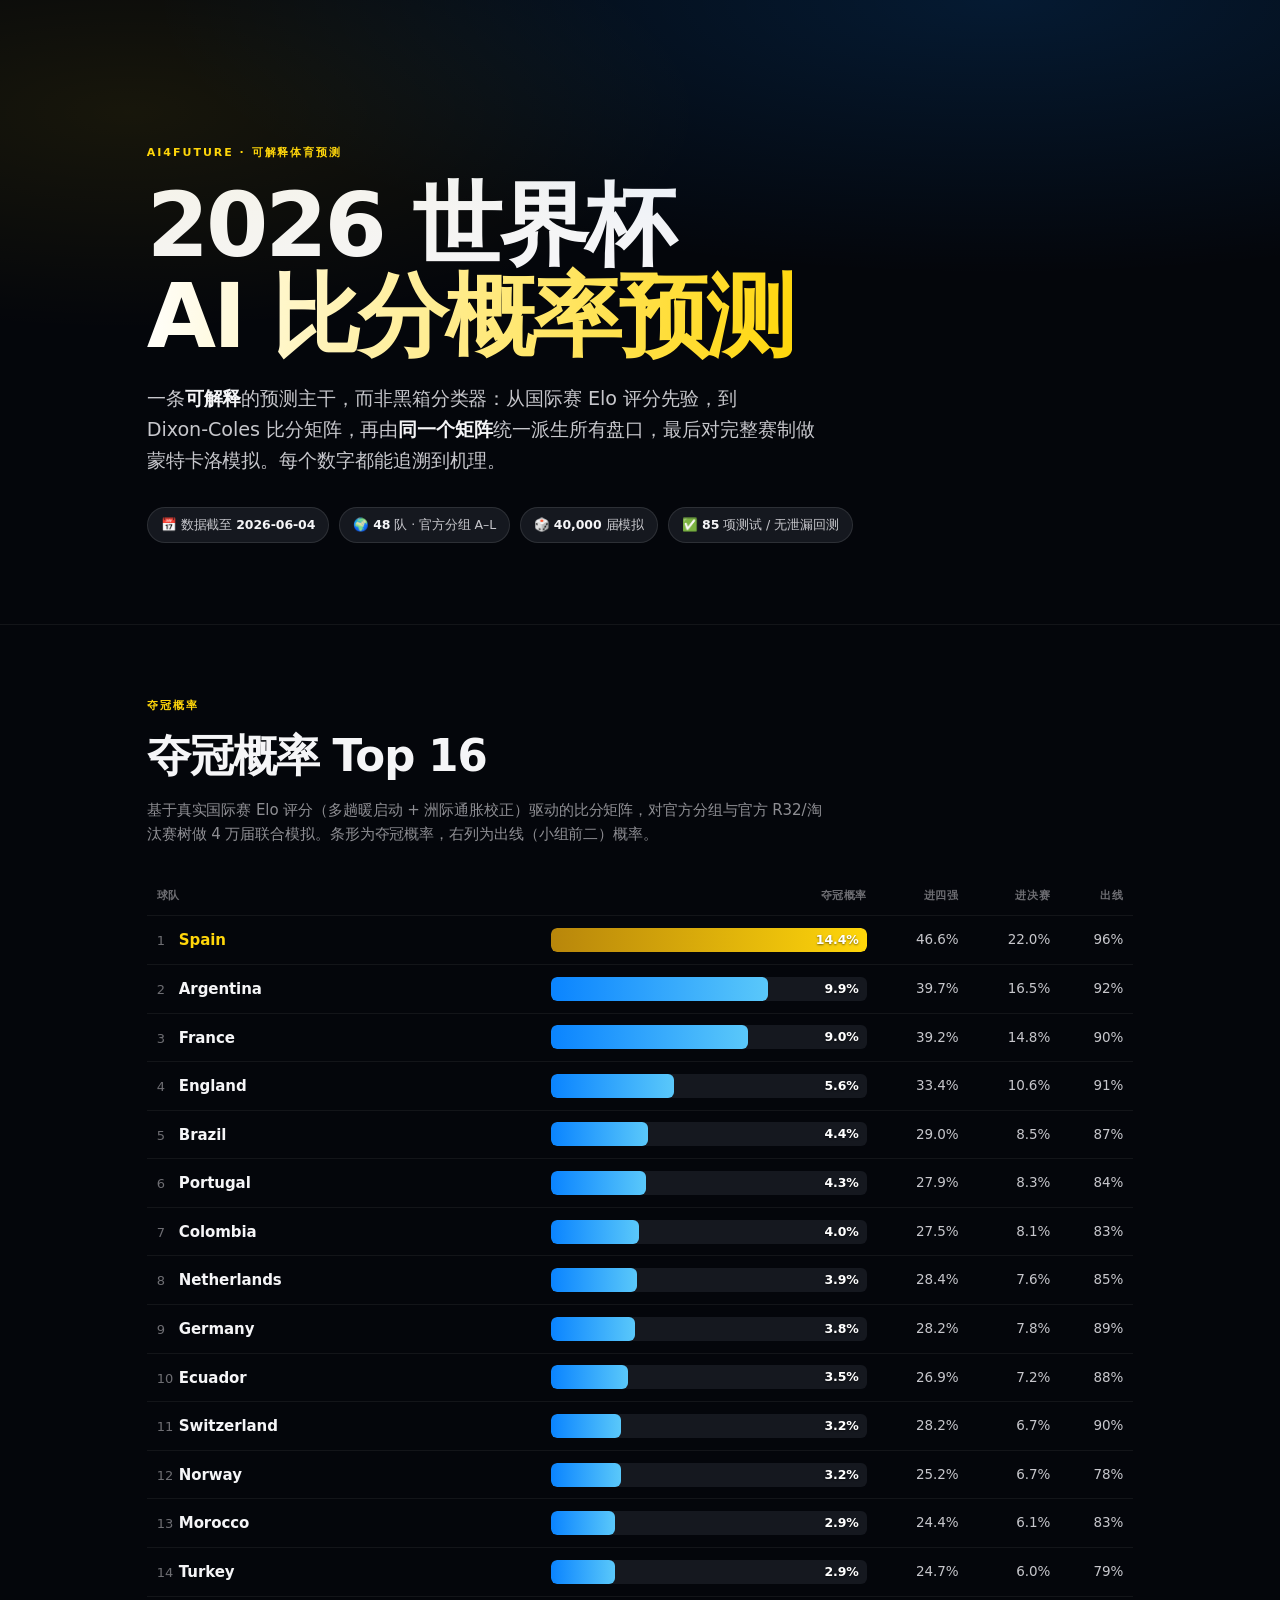
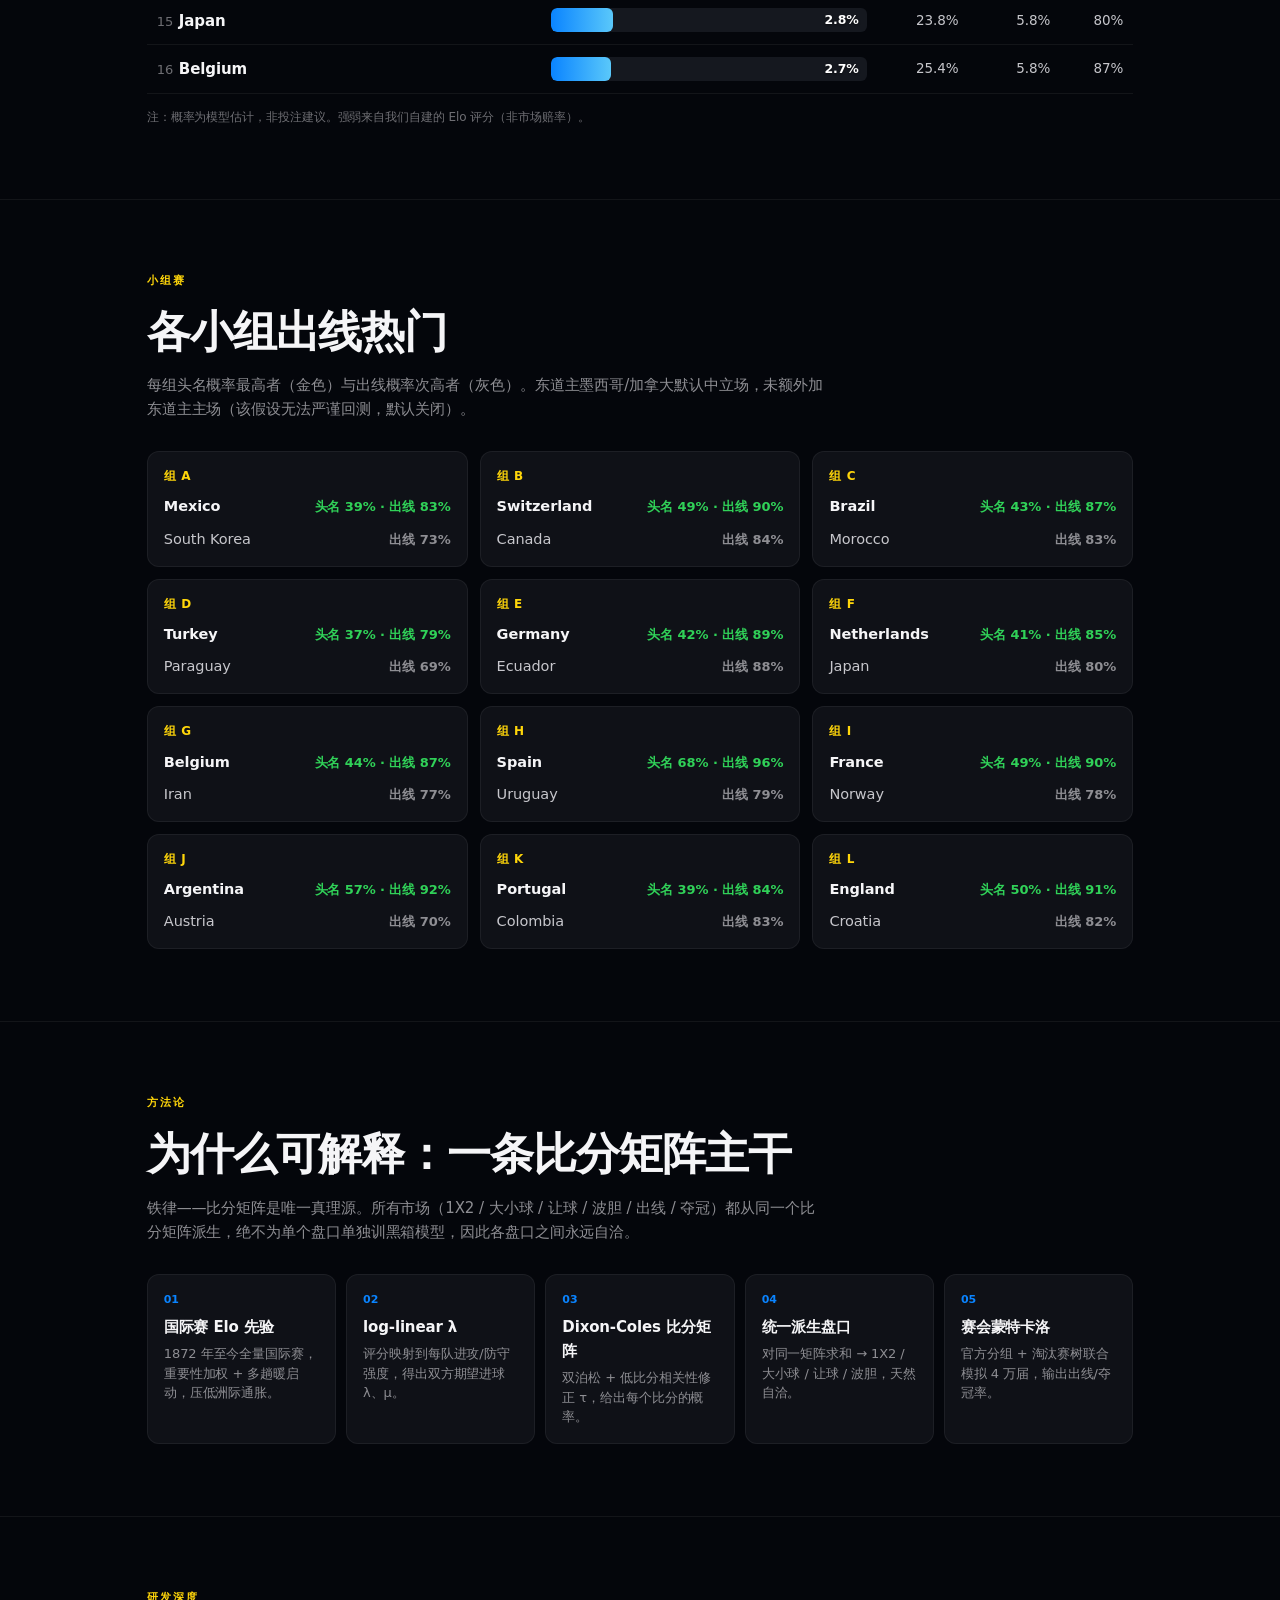
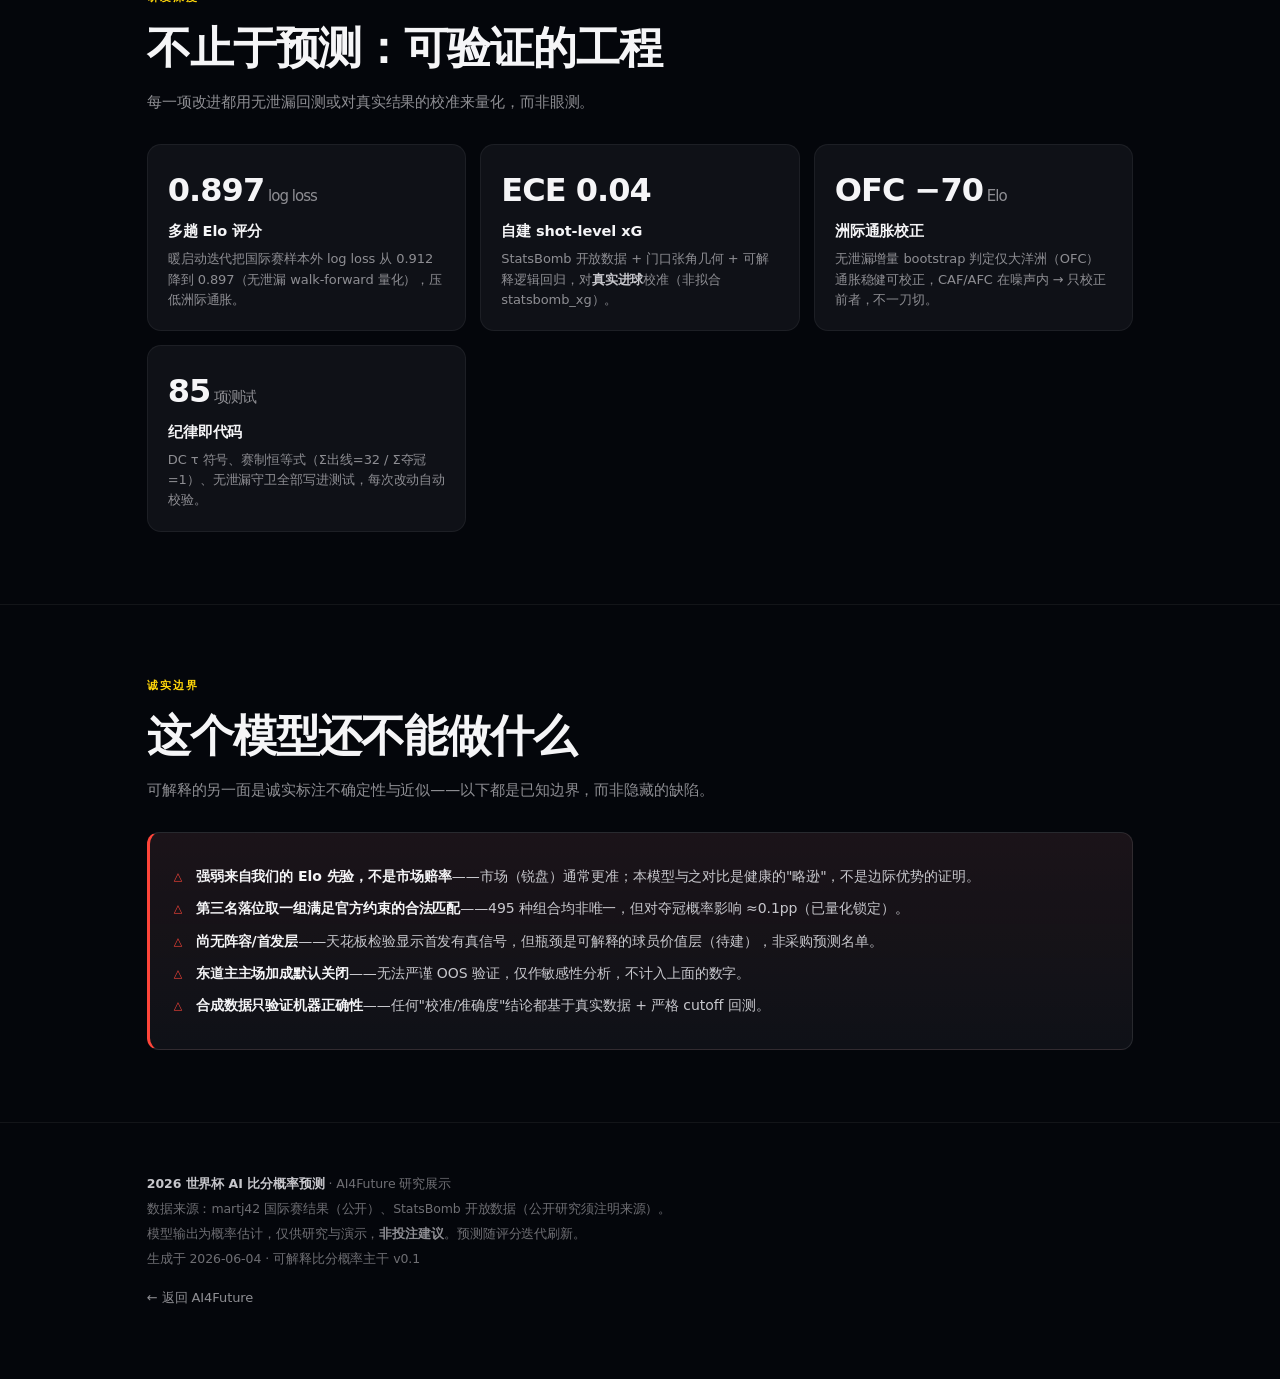
==== site/index.html @ 09672727 "Deploy FIFA2026 prediction showcase page to gavin.astock.top/AI4Future/ Static, self-contained showc" ====
<!DOCTYPE html>
<html lang="zh-CN">
<head>
<meta charset="UTF-8">
<meta name="viewport" content="width=device-width, initial-scale=1.0">
<meta name="robots" content="noindex">
<title>2026 世界杯 · AI 比分概率预测</title>
<style>
  :root{
    --bg:#04060b; --bg2:#070710; --panel:#0f1117; --panel2:#15181f; --panel3:#1c2029;
    --t1:#f5f5f7; --t2:#c7c7cc; --t3:#8e8e93; --t4:#6e6e73;
    --hair1:rgba(255,255,255,.06); --hair2:rgba(255,255,255,.10); --hair3:rgba(255,255,255,.18);
    --blue:#0a84ff; --green:#30d158; --red:#ff453a; --gold:#ffd60a;
    --gold-soft:rgba(255,214,10,.14); --blue-soft:rgba(10,132,255,.14);
    --t-hero:clamp(40px,7vw,92px); --t-head:clamp(26px,3.4vw,44px); --t-mid:clamp(19px,2vw,26px);
    --tr-d:-0.035em; --tr-h:-0.025em;
    --max:1140px; --pad-x:max(22px,6vw);
    --ease:cubic-bezier(0.22,1,0.36,1);
  }
  *{margin:0;padding:0;box-sizing:border-box}
  html{-webkit-text-size-adjust:100%;scroll-behavior:smooth}
  body{
    background:var(--bg); color:var(--t1);
    font-family:"SF Pro Display",-apple-system,BlinkMacSystemFont,"SF Pro Text","Helvetica Neue","PingFang SC","Noto Sans SC","Microsoft YaHei",system-ui,sans-serif;
    -webkit-font-smoothing:antialiased; -moz-osx-font-smoothing:grayscale;
    line-height:1.6; letter-spacing:-0.005em; overflow-x:hidden;
  }
  .wrap{max-width:var(--max);margin:0 auto;padding:0 var(--pad-x)}
  a{color:var(--blue);text-decoration:none}
  .eyebrow{font-size:11px;letter-spacing:.18em;text-transform:uppercase;color:var(--gold);font-weight:600}
  .muted{color:var(--t3)} .dim{color:var(--t4)}

  /* hero */
  .hero{position:relative;padding:clamp(80px,16vh,160px) 0 clamp(50px,9vh,90px);overflow:hidden}
  .hero::before{content:"";position:absolute;inset:0;
    background:radial-gradient(120% 80% at 78% 0%,rgba(10,132,255,.16),transparent 55%),
               radial-gradient(90% 70% at 10% 18%,rgba(255,214,10,.08),transparent 50%);
    pointer-events:none}
  .hero h1{font-size:var(--hero,var(--t-hero));font-weight:700;letter-spacing:var(--tr-d);line-height:1.02;margin:18px 0 0}
  .hero h1 .accent{background:linear-gradient(100deg,#fff,var(--gold));-webkit-background-clip:text;background-clip:text;-webkit-text-fill-color:transparent}
  .hero .lead{font-size:clamp(16px,1.5vw,20px);color:var(--t2);max-width:680px;margin-top:22px}
  .pills{display:flex;flex-wrap:wrap;gap:10px;margin-top:30px}
  .pill{font-size:12.5px;color:var(--t2);background:var(--panel2);border:1px solid var(--hair2);
    padding:7px 13px;border-radius:999px}
  .pill b{color:var(--t1);font-weight:600}

  section{padding:clamp(46px,8vh,82px) 0;border-top:1px solid var(--hair1)}
  .sec-h{font-size:var(--t-head);font-weight:650;letter-spacing:var(--tr-h);margin:8px 0 6px}
  .sec-sub{color:var(--t3);max-width:680px;margin-bottom:30px;font-size:15px}

  /* champion table */
  .tbl{width:100%;border-collapse:collapse;font-variant-numeric:tabular-nums}
  .tbl th,.tbl td{padding:11px 10px;text-align:right;border-bottom:1px solid var(--hair1);white-space:nowrap}
  .tbl th{font-size:11px;letter-spacing:.05em;text-transform:uppercase;color:var(--t4);font-weight:600}
  .tbl td.team,.tbl th.team{text-align:left;width:40%}
  .rank{color:var(--t4);font-size:13px;display:inline-block;width:22px}
  .team b{font-weight:600;font-size:15px}
  .bar-cell{position:relative;width:34%}
  .bar{position:relative;height:24px;background:var(--panel2);border-radius:6px;overflow:hidden}
  .bar>i{position:absolute;left:0;top:0;bottom:0;border-radius:6px;
    background:linear-gradient(90deg,var(--blue),#5ac8fa)}
  .bar.gold>i{background:linear-gradient(90deg,#b8860b,var(--gold))}
  .bar>span{position:absolute;right:8px;top:0;line-height:24px;font-size:12.5px;font-weight:600;color:#fff;text-shadow:0 1px 2px rgba(0,0,0,.5)}
  .num{color:var(--t2);font-size:13.5px}
  .top1 .team b{color:var(--gold)}

  /* groups */
  .grid{display:grid;grid-template-columns:repeat(auto-fill,minmax(250px,1fr));gap:12px}
  .gcard{background:var(--panel);border:1px solid var(--hair1);border-radius:12px;padding:15px 16px}
  .gcard .gl{font-size:12px;color:var(--gold);font-weight:700;letter-spacing:.05em}
  .gcard .row{display:flex;justify-content:space-between;align-items:baseline;margin-top:9px;gap:8px}
  .gcard .row .nm{font-weight:600;font-size:14.5px}
  .gcard .row.second .nm{color:var(--t2);font-weight:500}
  .gcard .pc{color:var(--green);font-size:13px;font-variant-numeric:tabular-nums;font-weight:600}
  .gcard .row.second .pc{color:var(--t3)}

  /* pipeline */
  .pipe{display:flex;flex-wrap:wrap;gap:10px;align-items:stretch}
  .step{flex:1;min-width:155px;background:var(--panel);border:1px solid var(--hair1);border-radius:12px;padding:16px}
  .step .n{font-size:11px;color:var(--blue);font-weight:700}
  .step h4{font-size:15px;margin:7px 0 5px;font-weight:600;letter-spacing:-0.01em}
  .step p{font-size:13px;color:var(--t3);line-height:1.5}

  /* feature cards */
  .feats{display:grid;grid-template-columns:repeat(auto-fit,minmax(260px,1fr));gap:14px}
  .feat{background:var(--panel);border:1px solid var(--hair1);border-radius:14px;padding:20px}
  .feat .k{font-size:clamp(24px,2.6vw,32px);font-weight:700;letter-spacing:-0.03em;color:var(--t1);font-variant-numeric:tabular-nums}
  .feat .k .u{font-size:15px;color:var(--t3);font-weight:500}
  .feat h4{font-size:14.5px;margin:4px 0 6px;font-weight:600}
  .feat p{font-size:13px;color:var(--t3);line-height:1.55}

  /* honesty list */
  .honest{background:linear-gradient(180deg,rgba(255,69,58,.05),transparent),var(--panel);
    border:1px solid var(--hair2);border-left:3px solid var(--red);border-radius:12px;padding:22px 24px}
  .honest li{list-style:none;padding-left:22px;position:relative;margin:10px 0;color:var(--t2);font-size:14px}
  .honest li::before{content:"△";position:absolute;left:0;color:var(--red);font-size:11px;top:3px}
  .honest li b{color:var(--t1);font-weight:600}

  footer{padding:46px 0 70px;border-top:1px solid var(--hair1);color:var(--t4);font-size:12.5px}
  footer .wrap>div{margin:5px 0}
  .back{display:inline-block;margin-top:14px;font-size:13px;color:var(--t3)}
  @media(max-width:620px){
    .tbl .hide-sm{display:none}.tbl td.team,.tbl th.team{width:auto}.bar-cell{width:42%}
  }
</style>
</head>
<body>

<header class="hero">
  <div class="wrap">
    <div class="eyebrow">AI4Future · 可解释体育预测</div>
    <h1>2026 世界杯<br><span class="accent">AI 比分概率预测</span></h1>
    <p class="lead">一条<b style="color:var(--t1)">可解释</b>的预测主干，而非黑箱分类器：从国际赛 Elo 评分先验，到 Dixon‑Coles 比分矩阵，再由<b style="color:var(--t1)">同一个矩阵</b>统一派生所有盘口，最后对完整赛制做蒙特卡洛模拟。每个数字都能追溯到机理。</p>
    <div class="pills">
      <span class="pill">📅 数据截至 <b>2026‑06‑04</b></span>
      <span class="pill">🌍 <b>48</b> 队 · 官方分组 A–L</span>
      <span class="pill">🎲 <b>40,000</b> 届模拟</span>
      <span class="pill">✅ <b>85</b> 项测试 / 无泄漏回测</span>
    </div>
  </div>
</header>

<section id="champion">
  <div class="wrap">
    <div class="eyebrow">夺冠概率</div>
    <h2 class="sec-h">夺冠概率 Top 16</h2>
    <p class="sec-sub">基于真实国际赛 Elo 评分（多趟暖启动 + 洲际通胀校正）驱动的比分矩阵，对官方分组与官方 R32/淘汰赛树做 4 万届联合模拟。条形为夺冠概率，右列为出线（小组前二）概率。</p>
    <table class="tbl">
      <thead><tr>
        <th class="team">球队</th>
        <th class="bar-cell">夺冠概率</th>
        <th class="hide-sm">进四强</th>
        <th class="hide-sm">进决赛</th>
        <th>出线</th>
      </tr></thead>
      <tbody>
<tr class="top1"><td class="team"><span class="rank">1</span><b>Spain</b></td><td class="bar-cell"><div class="bar gold"><i style="width:100.0%"></i><span>14.4%</span></div></td><td class="num hide-sm">46.6%</td><td class="num hide-sm">22.0%</td><td class="num">96%</td></tr>
<tr class=""><td class="team"><span class="rank">2</span><b>Argentina</b></td><td class="bar-cell"><div class="bar "><i style="width:68.8%"></i><span>9.9%</span></div></td><td class="num hide-sm">39.7%</td><td class="num hide-sm">16.5%</td><td class="num">92%</td></tr>
<tr class=""><td class="team"><span class="rank">3</span><b>France</b></td><td class="bar-cell"><div class="bar "><i style="width:62.5%"></i><span>9.0%</span></div></td><td class="num hide-sm">39.2%</td><td class="num hide-sm">14.8%</td><td class="num">90%</td></tr>
<tr class=""><td class="team"><span class="rank">4</span><b>England</b></td><td class="bar-cell"><div class="bar "><i style="width:38.9%"></i><span>5.6%</span></div></td><td class="num hide-sm">33.4%</td><td class="num hide-sm">10.6%</td><td class="num">91%</td></tr>
<tr class=""><td class="team"><span class="rank">5</span><b>Brazil</b></td><td class="bar-cell"><div class="bar "><i style="width:30.6%"></i><span>4.4%</span></div></td><td class="num hide-sm">29.0%</td><td class="num hide-sm">8.5%</td><td class="num">87%</td></tr>
<tr class=""><td class="team"><span class="rank">6</span><b>Portugal</b></td><td class="bar-cell"><div class="bar "><i style="width:29.9%"></i><span>4.3%</span></div></td><td class="num hide-sm">27.9%</td><td class="num hide-sm">8.3%</td><td class="num">84%</td></tr>
<tr class=""><td class="team"><span class="rank">7</span><b>Colombia</b></td><td class="bar-cell"><div class="bar "><i style="width:27.8%"></i><span>4.0%</span></div></td><td class="num hide-sm">27.5%</td><td class="num hide-sm">8.1%</td><td class="num">83%</td></tr>
<tr class=""><td class="team"><span class="rank">8</span><b>Netherlands</b></td><td class="bar-cell"><div class="bar "><i style="width:27.1%"></i><span>3.9%</span></div></td><td class="num hide-sm">28.4%</td><td class="num hide-sm">7.6%</td><td class="num">85%</td></tr>
<tr class=""><td class="team"><span class="rank">9</span><b>Germany</b></td><td class="bar-cell"><div class="bar "><i style="width:26.4%"></i><span>3.8%</span></div></td><td class="num hide-sm">28.2%</td><td class="num hide-sm">7.8%</td><td class="num">89%</td></tr>
<tr class=""><td class="team"><span class="rank">10</span><b>Ecuador</b></td><td class="bar-cell"><div class="bar "><i style="width:24.3%"></i><span>3.5%</span></div></td><td class="num hide-sm">26.9%</td><td class="num hide-sm">7.2%</td><td class="num">88%</td></tr>
<tr class=""><td class="team"><span class="rank">11</span><b>Switzerland</b></td><td class="bar-cell"><div class="bar "><i style="width:22.2%"></i><span>3.2%</span></div></td><td class="num hide-sm">28.2%</td><td class="num hide-sm">6.7%</td><td class="num">90%</td></tr>
<tr class=""><td class="team"><span class="rank">12</span><b>Norway</b></td><td class="bar-cell"><div class="bar "><i style="width:22.2%"></i><span>3.2%</span></div></td><td class="num hide-sm">25.2%</td><td class="num hide-sm">6.7%</td><td class="num">78%</td></tr>
<tr class=""><td class="team"><span class="rank">13</span><b>Morocco</b></td><td class="bar-cell"><div class="bar "><i style="width:20.1%"></i><span>2.9%</span></div></td><td class="num hide-sm">24.4%</td><td class="num hide-sm">6.1%</td><td class="num">83%</td></tr>
<tr class=""><td class="team"><span class="rank">14</span><b>Turkey</b></td><td class="bar-cell"><div class="bar "><i style="width:20.1%"></i><span>2.9%</span></div></td><td class="num hide-sm">24.7%</td><td class="num hide-sm">6.0%</td><td class="num">79%</td></tr>
<tr class=""><td class="team"><span class="rank">15</span><b>Japan</b></td><td class="bar-cell"><div class="bar "><i style="width:19.4%"></i><span>2.8%</span></div></td><td class="num hide-sm">23.8%</td><td class="num hide-sm">5.8%</td><td class="num">80%</td></tr>
<tr class=""><td class="team"><span class="rank">16</span><b>Belgium</b></td><td class="bar-cell"><div class="bar "><i style="width:18.8%"></i><span>2.7%</span></div></td><td class="num hide-sm">25.4%</td><td class="num hide-sm">5.8%</td><td class="num">87%</td></tr>
</tbody>
    </table>
    <p class="dim" style="font-size:12px;margin-top:14px">注：概率为模型估计，非投注建议。强弱来自我们自建的 Elo 评分（非市场赔率）。</p>
  </div>
</section>

<section id="groups">
  <div class="wrap">
    <div class="eyebrow">小组赛</div>
    <h2 class="sec-h">各小组出线热门</h2>
    <p class="sec-sub">每组头名概率最高者（金色）与出线概率次高者（灰色）。东道主墨西哥/加拿大默认中立场，未额外加东道主主场（该假设无法严谨回测，默认关闭）。</p>
    <div class="grid">
<div class="gcard"><div class="gl">组 A</div><div class="row"><span class="nm">Mexico</span><span class="pc">头名 39% · 出线 83%</span></div><div class="row second"><span class="nm">South Korea</span><span class="pc">出线 73%</span></div></div>
<div class="gcard"><div class="gl">组 B</div><div class="row"><span class="nm">Switzerland</span><span class="pc">头名 49% · 出线 90%</span></div><div class="row second"><span class="nm">Canada</span><span class="pc">出线 84%</span></div></div>
<div class="gcard"><div class="gl">组 C</div><div class="row"><span class="nm">Brazil</span><span class="pc">头名 43% · 出线 87%</span></div><div class="row second"><span class="nm">Morocco</span><span class="pc">出线 83%</span></div></div>
<div class="gcard"><div class="gl">组 D</div><div class="row"><span class="nm">Turkey</span><span class="pc">头名 37% · 出线 79%</span></div><div class="row second"><span class="nm">Paraguay</span><span class="pc">出线 69%</span></div></div>
<div class="gcard"><div class="gl">组 E</div><div class="row"><span class="nm">Germany</span><span class="pc">头名 42% · 出线 89%</span></div><div class="row second"><span class="nm">Ecuador</span><span class="pc">出线 88%</span></div></div>
<div class="gcard"><div class="gl">组 F</div><div class="row"><span class="nm">Netherlands</span><span class="pc">头名 41% · 出线 85%</span></div><div class="row second"><span class="nm">Japan</span><span class="pc">出线 80%</span></div></div>
<div class="gcard"><div class="gl">组 G</div><div class="row"><span class="nm">Belgium</span><span class="pc">头名 44% · 出线 87%</span></div><div class="row second"><span class="nm">Iran</span><span class="pc">出线 77%</span></div></div>
<div class="gcard"><div class="gl">组 H</div><div class="row"><span class="nm">Spain</span><span class="pc">头名 68% · 出线 96%</span></div><div class="row second"><span class="nm">Uruguay</span><span class="pc">出线 79%</span></div></div>
<div class="gcard"><div class="gl">组 I</div><div class="row"><span class="nm">France</span><span class="pc">头名 49% · 出线 90%</span></div><div class="row second"><span class="nm">Norway</span><span class="pc">出线 78%</span></div></div>
<div class="gcard"><div class="gl">组 J</div><div class="row"><span class="nm">Argentina</span><span class="pc">头名 57% · 出线 92%</span></div><div class="row second"><span class="nm">Austria</span><span class="pc">出线 70%</span></div></div>
<div class="gcard"><div class="gl">组 K</div><div class="row"><span class="nm">Portugal</span><span class="pc">头名 39% · 出线 84%</span></div><div class="row second"><span class="nm">Colombia</span><span class="pc">出线 83%</span></div></div>
<div class="gcard"><div class="gl">组 L</div><div class="row"><span class="nm">England</span><span class="pc">头名 50% · 出线 91%</span></div><div class="row second"><span class="nm">Croatia</span><span class="pc">出线 82%</span></div></div>
</div>
  </div>
</section>

<section id="method">
  <div class="wrap">
    <div class="eyebrow">方法论</div>
    <h2 class="sec-h">为什么可解释：一条比分矩阵主干</h2>
    <p class="sec-sub">铁律——比分矩阵是唯一真理源。所有市场（1X2 / 大小球 / 让球 / 波胆 / 出线 / 夺冠）都从同一个比分矩阵派生，绝不为单个盘口单独训黑箱模型，因此各盘口之间永远自洽。</p>
    <div class="pipe">
      <div class="step"><div class="n">01</div><h4>国际赛 Elo 先验</h4><p>1872 年至今全量国际赛，重要性加权 + 多趟暖启动，压低洲际通胀。</p></div>
      <div class="step"><div class="n">02</div><h4>log‑linear λ</h4><p>评分映射到每队进攻/防守强度，得出双方期望进球 λ、μ。</p></div>
      <div class="step"><div class="n">03</div><h4>Dixon‑Coles 比分矩阵</h4><p>双泊松 + 低比分相关性修正 τ，给出每个比分的概率。</p></div>
      <div class="step"><div class="n">04</div><h4>统一派生盘口</h4><p>对同一矩阵求和 → 1X2 / 大小球 / 让球 / 波胆，天然自洽。</p></div>
      <div class="step"><div class="n">05</div><h4>赛会蒙特卡洛</h4><p>官方分组 + 淘汰赛树联合模拟 4 万届，输出出线/夺冠率。</p></div>
    </div>
  </div>
</section>

<section id="depth">
  <div class="wrap">
    <div class="eyebrow">研发深度</div>
    <h2 class="sec-h">不止于预测：可验证的工程</h2>
    <p class="sec-sub">每一项改进都用无泄漏回测或对真实结果的校准来量化，而非眼测。</p>
    <div class="feats">
      <div class="feat"><div class="k">0.897<span class="u"> log loss</span></div><h4>多趟 Elo 评分</h4><p>暖启动迭代把国际赛样本外 log loss 从 0.912 降到 0.897（无泄漏 walk‑forward 量化），压低洲际通胀。</p></div>
      <div class="feat"><div class="k">ECE 0.04</div><h4>自建 shot‑level xG</h4><p>StatsBomb 开放数据 + 门口张角几何 + 可解释逻辑回归，对<b style="color:var(--t2)">真实进球</b>校准（非拟合 statsbomb_xg）。</p></div>
      <div class="feat"><div class="k">OFC −70<span class="u"> Elo</span></div><h4>洲际通胀校正</h4><p>无泄漏增量 bootstrap 判定仅大洋洲（OFC）通胀稳健可校正，CAF/AFC 在噪声内 → 只校正前者，不一刀切。</p></div>
      <div class="feat"><div class="k">85<span class="u"> 项测试</span></div><h4>纪律即代码</h4><p>DC τ 符号、赛制恒等式（Σ出线=32 / Σ夺冠=1）、无泄漏守卫全部写进测试，每次改动自动校验。</p></div>
    </div>
  </div>
</section>

<section id="honest">
  <div class="wrap">
    <div class="eyebrow">诚实边界</div>
    <h2 class="sec-h">这个模型还不能做什么</h2>
    <p class="sec-sub">可解释的另一面是诚实标注不确定性与近似——以下都是已知边界，而非隐藏的缺陷。</p>
    <ul class="honest">
      <li><b>强弱来自我们的 Elo 先验，不是市场赔率</b>——市场（锐盘）通常更准；本模型与之对比是健康的"略逊"，不是边际优势的证明。</li>
      <li><b>第三名落位取一组满足官方约束的合法匹配</b>——495 种组合均非唯一，但对夺冠概率影响 ≈0.1pp（已量化锁定）。</li>
      <li><b>尚无阵容/首发层</b>——天花板检验显示首发有真信号，但瓶颈是可解释的球员价值层（待建），非采购预测名单。</li>
      <li><b>东道主主场加成默认关闭</b>——无法严谨 OOS 验证，仅作敏感性分析，不计入上面的数字。</li>
      <li><b>合成数据只验证机器正确性</b>——任何"校准/准确度"结论都基于真实数据 + 严格 cutoff 回测。</li>
    </ul>
  </div>
</section>

<footer>
  <div class="wrap">
    <div><b style="color:var(--t2)">2026 世界杯 AI 比分概率预测</b> · AI4Future 研究展示</div>
    <div>数据来源：martj42 国际赛结果（公开）、StatsBomb 开放数据（公开研究须注明来源）。</div>
    <div>模型输出为概率估计，仅供研究与演示，<b style="color:var(--t3)">非投注建议</b>。预测随评分迭代刷新。</div>
    <div class="dim">生成于 2026‑06‑04 · 可解释比分概率主干 v0.1</div>
    <a class="back" href="/AI4Future/">← 返回 AI4Future</a>
  </div>
</footer>

</body>
</html>
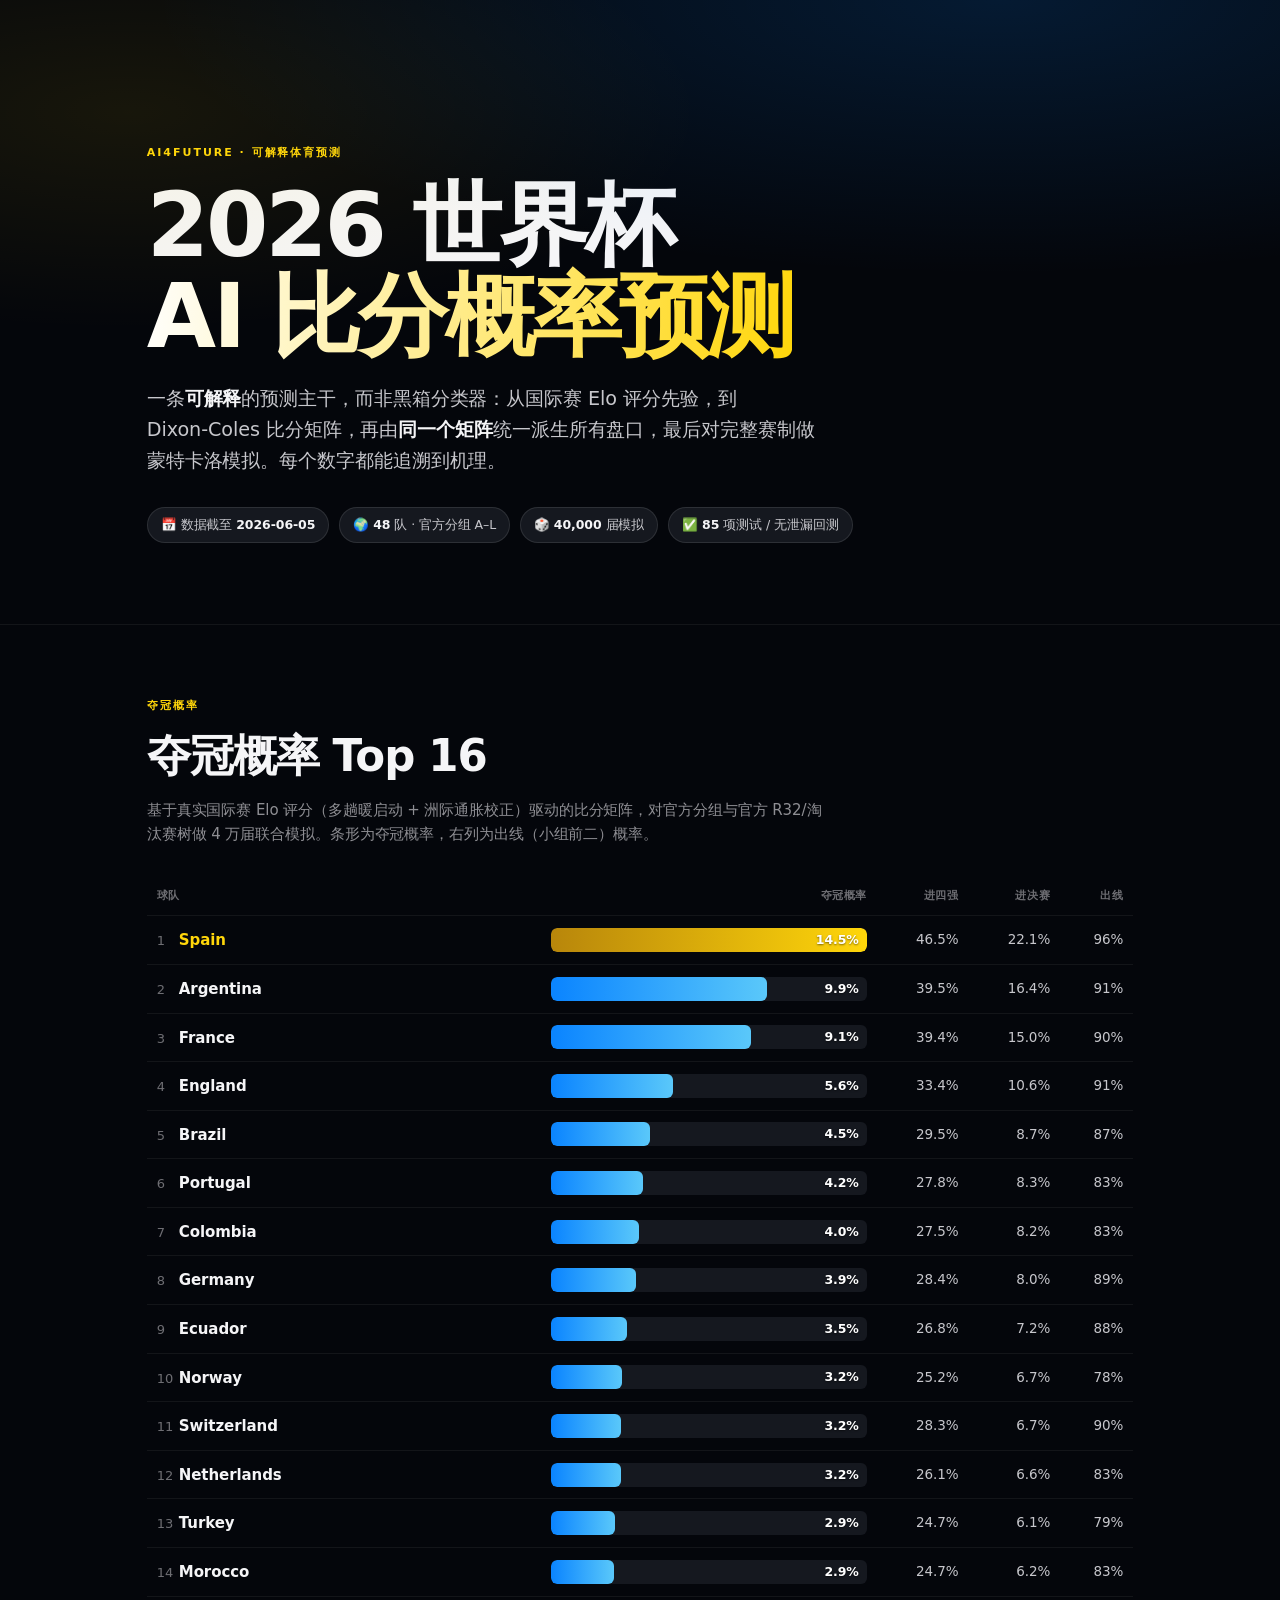
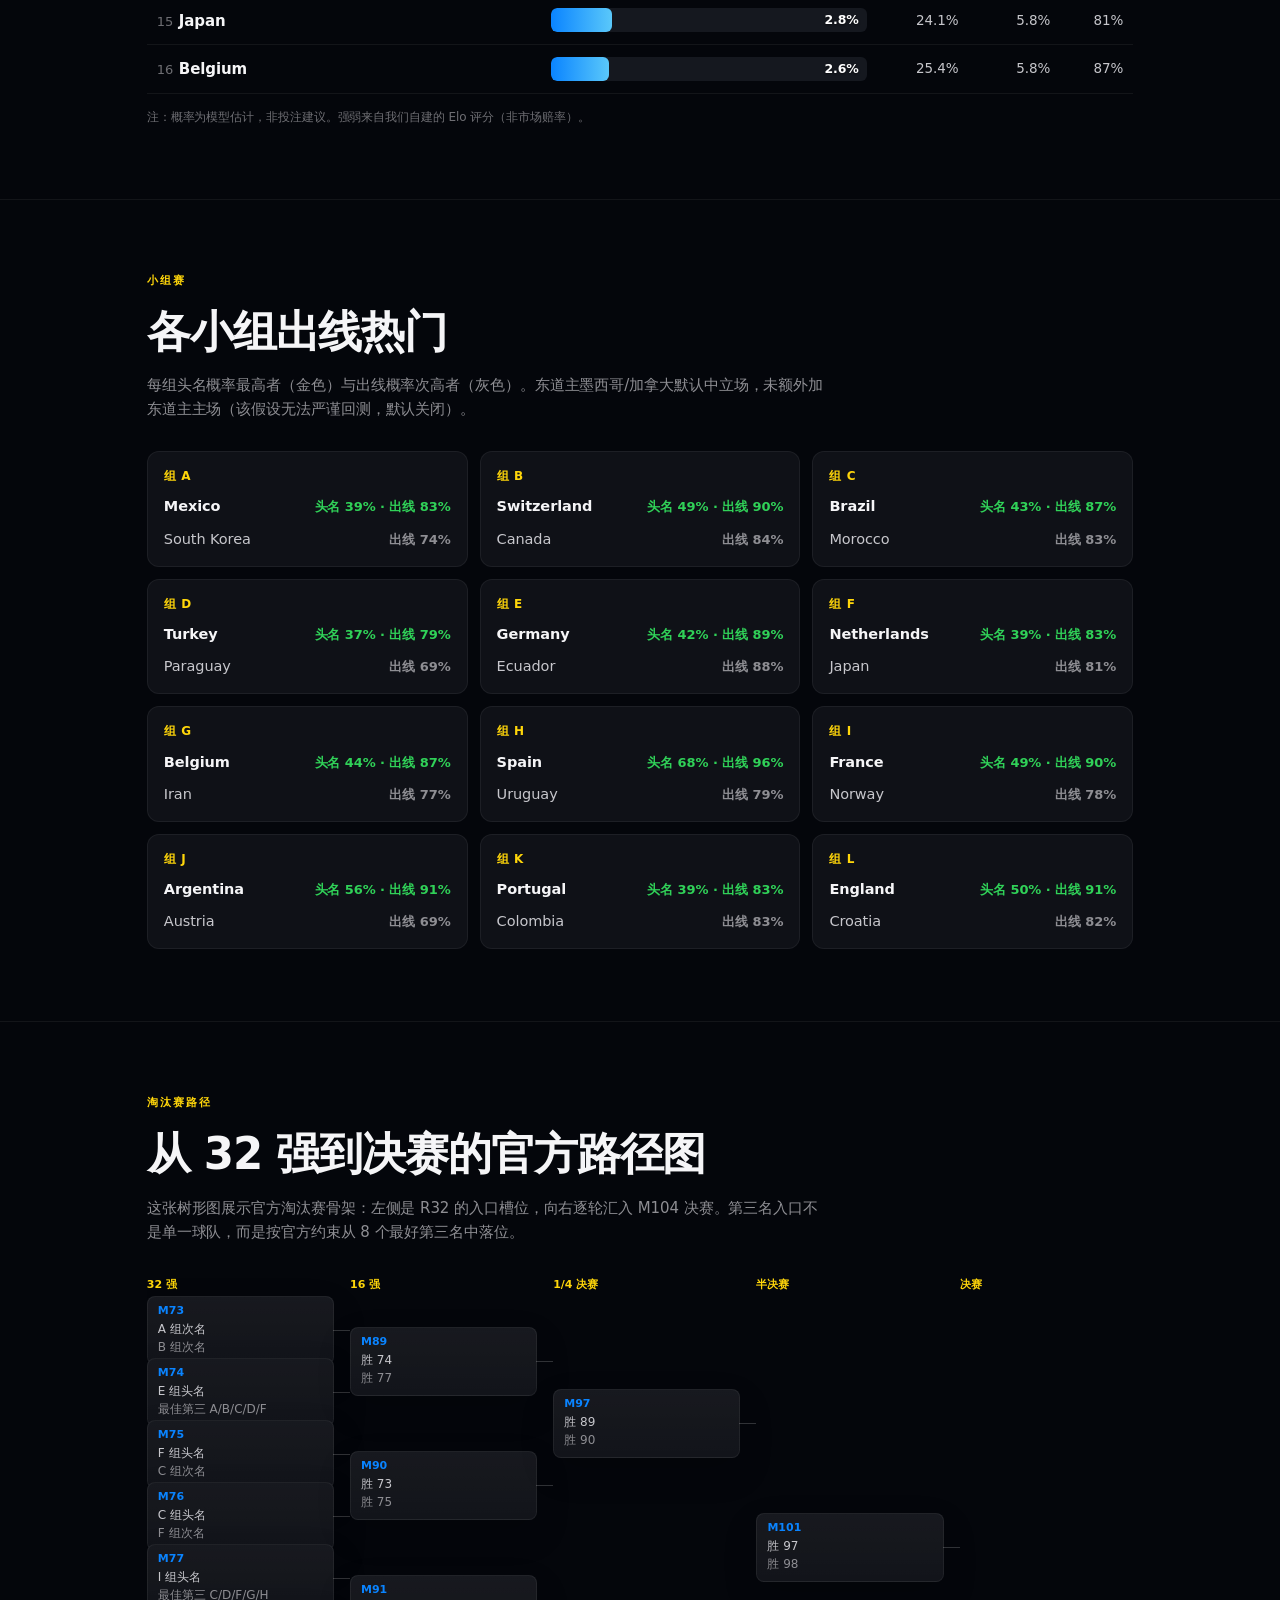
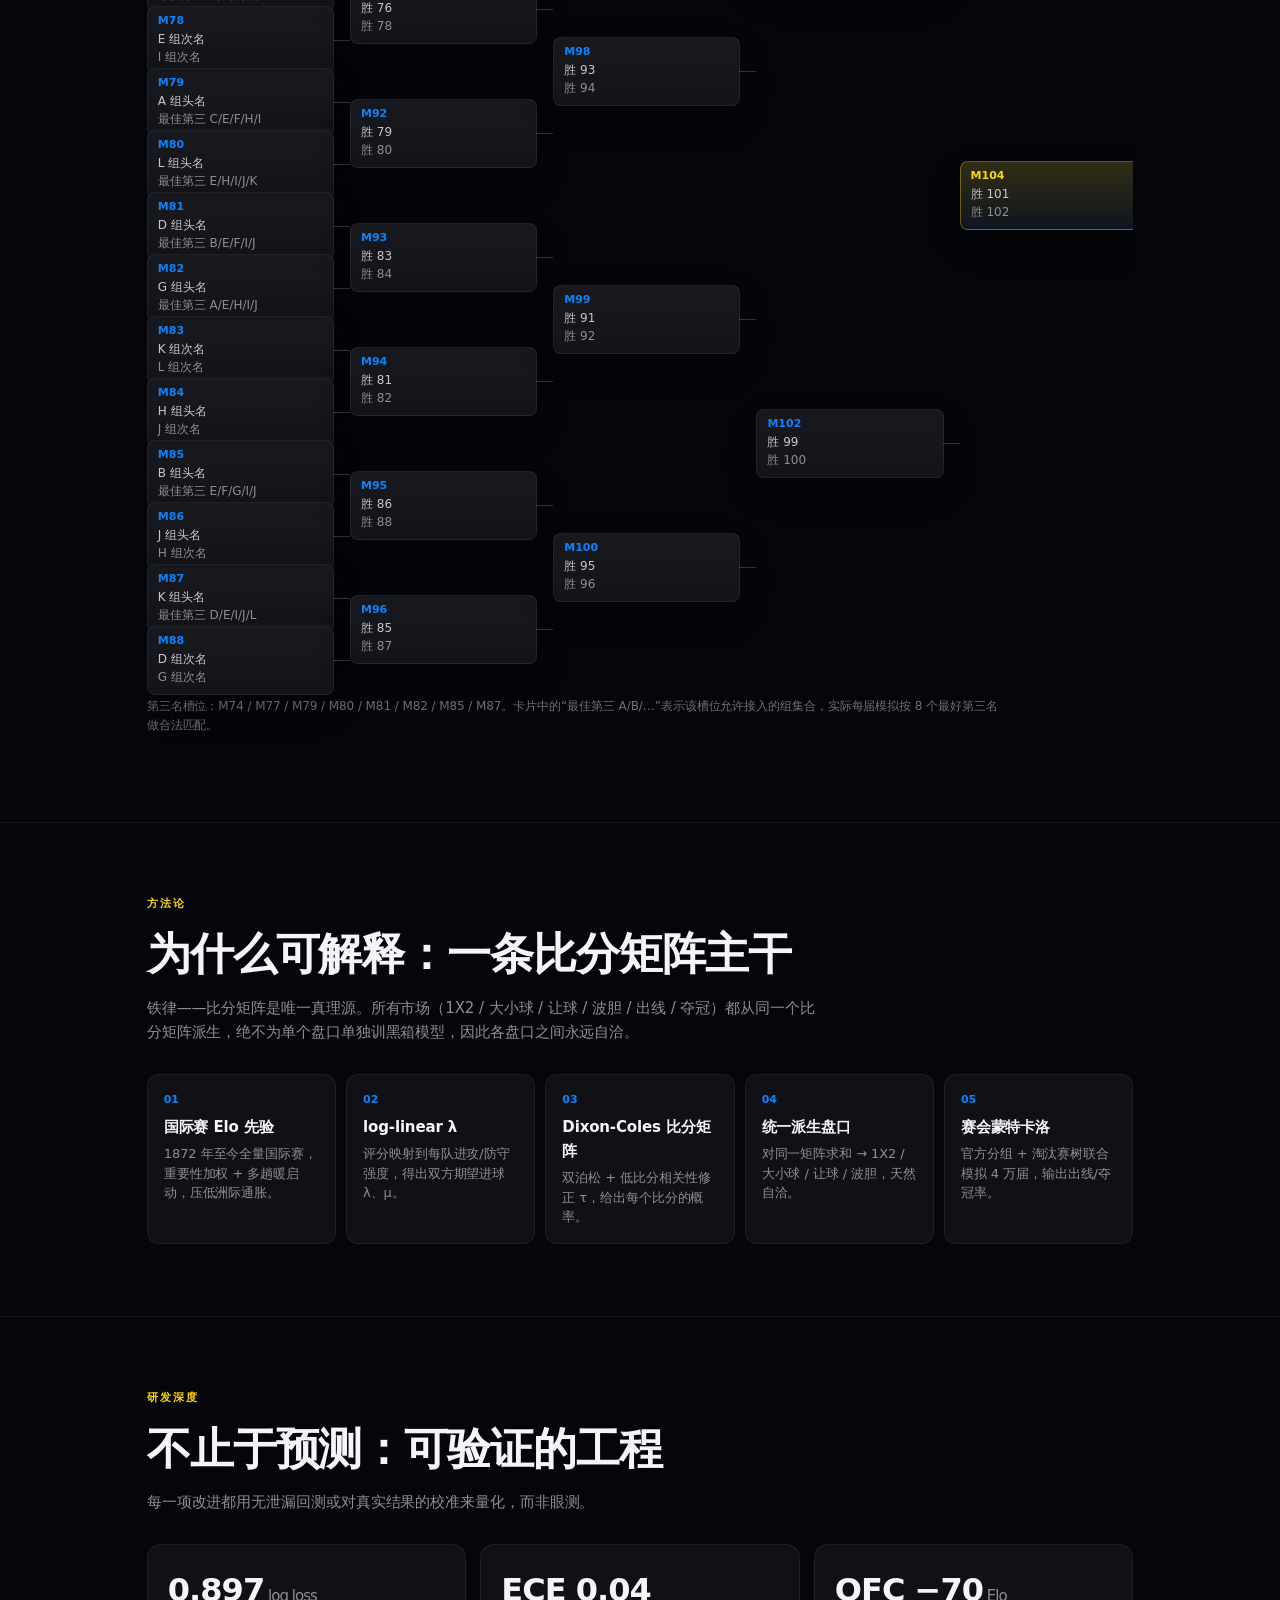
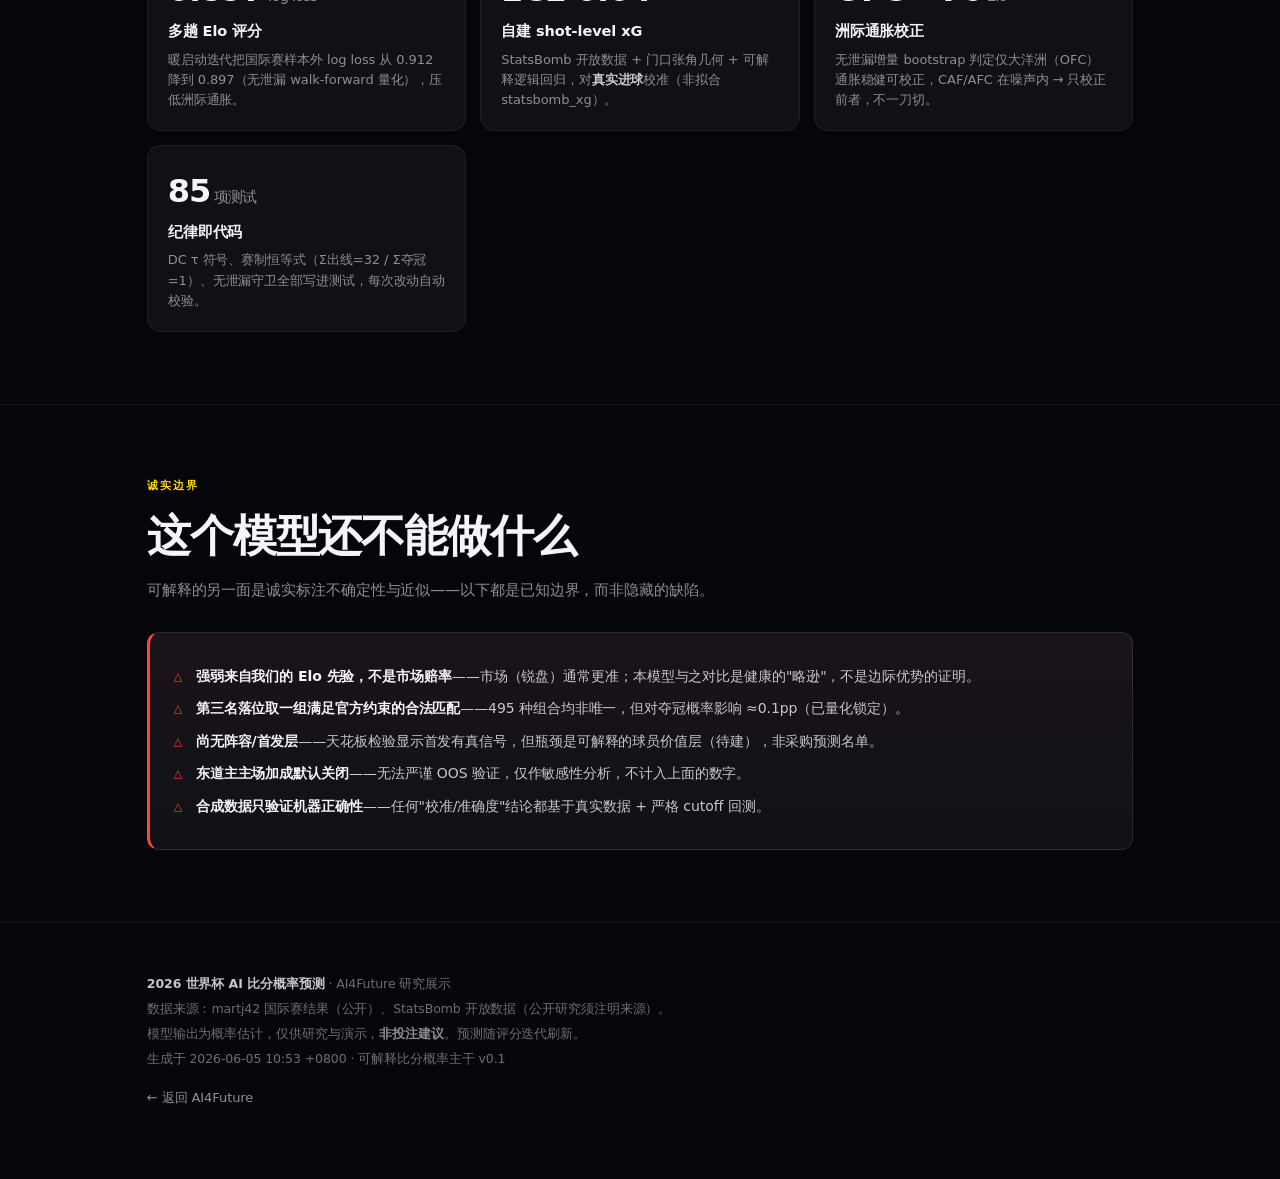
==== commit a561dab8: "feat: add wc2026 knockout path visualization" ====
--- a/site/index.html
+++ b/site/index.html
@@ -74,6 +74,27 @@
   .gcard .pc{color:var(--green);font-size:13px;font-variant-numeric:tabular-nums;font-weight:600}
   .gcard .row.second .pc{color:var(--t3)}
 
+  /* knockout path */
+  .path-shell{margin-top:18px;overflow-x:auto;padding:2px 0 14px;scrollbar-color:var(--hair3) transparent}
+  .path-shell::-webkit-scrollbar{height:8px}
+  .path-shell::-webkit-scrollbar-track{background:transparent}
+  .path-shell::-webkit-scrollbar-thumb{background:var(--hair3);border-radius:999px}
+  .bracket{display:grid;grid-template-columns:repeat(5,minmax(174px,1fr));gap:16px;min-width:1000px}
+  .br-round{min-width:0}
+  .br-title{font-size:11px;font-weight:700;color:var(--gold);letter-spacing:0;text-transform:uppercase;margin:0 0 10px}
+  .br-lane{display:grid;grid-template-rows:repeat(16,54px);gap:8px;position:relative}
+  .match-card{grid-row:var(--row) / span var(--span);align-self:center;position:relative;min-height:52px;
+    background:linear-gradient(180deg,rgba(255,255,255,.035),rgba(255,255,255,.012)),var(--panel);
+    border:1px solid var(--hair1);border-radius:8px;padding:8px 10px;box-shadow:0 14px 34px rgba(0,0,0,.16)}
+  .br-round:not(:last-child) .match-card::after{content:"";position:absolute;right:-17px;top:50%;width:17px;border-top:1px solid var(--hair3)}
+  .mno{font-size:11px;color:var(--blue);font-weight:700;letter-spacing:0;line-height:1.1;margin-bottom:5px}
+  .slot{font-size:12px;color:var(--t2);line-height:1.28;letter-spacing:0;white-space:normal}
+  .slot+.slot{margin-top:3px;color:var(--t3)}
+  .final-match{background:linear-gradient(180deg,rgba(255,214,10,.14),rgba(10,132,255,.04)),var(--panel);
+    border-color:rgba(255,214,10,.34)}
+  .final-match .mno{color:var(--gold)}
+  .path-note{font-size:12px;margin-top:10px;max-width:860px}
+
   /* pipeline */
   .pipe{display:flex;flex-wrap:wrap;gap:10px;align-items:stretch}
   .step{flex:1;min-width:155px;background:var(--panel);border:1px solid var(--hair1);border-radius:12px;padding:16px}
@@ -112,7 +133,7 @@
     <h1>2026 世界杯<br><span class="accent">AI 比分概率预测</span></h1>
     <p class="lead">一条<b style="color:var(--t1)">可解释</b>的预测主干，而非黑箱分类器：从国际赛 Elo 评分先验，到 Dixon‑Coles 比分矩阵，再由<b style="color:var(--t1)">同一个矩阵</b>统一派生所有盘口，最后对完整赛制做蒙特卡洛模拟。每个数字都能追溯到机理。</p>
     <div class="pills">
-      <span class="pill">📅 数据截至 <b>2026‑06‑04</b></span>
+      <span class="pill">📅 数据截至 <b>2026-06-05</b></span>
       <span class="pill">🌍 <b>48</b> 队 · 官方分组 A–L</span>
       <span class="pill">🎲 <b>40,000</b> 届模拟</span>
       <span class="pill">✅ <b>85</b> 项测试 / 无泄漏回测</span>
@@ -134,22 +155,22 @@
         <th>出线</th>
       </tr></thead>
       <tbody>
-<tr class="top1"><td class="team"><span class="rank">1</span><b>Spain</b></td><td class="bar-cell"><div class="bar gold"><i style="width:100.0%"></i><span>14.4%</span></div></td><td class="num hide-sm">46.6%</td><td class="num hide-sm">22.0%</td><td class="num">96%</td></tr>
-<tr class=""><td class="team"><span class="rank">2</span><b>Argentina</b></td><td class="bar-cell"><div class="bar "><i style="width:68.8%"></i><span>9.9%</span></div></td><td class="num hide-sm">39.7%</td><td class="num hide-sm">16.5%</td><td class="num">92%</td></tr>
-<tr class=""><td class="team"><span class="rank">3</span><b>France</b></td><td class="bar-cell"><div class="bar "><i style="width:62.5%"></i><span>9.0%</span></div></td><td class="num hide-sm">39.2%</td><td class="num hide-sm">14.8%</td><td class="num">90%</td></tr>
-<tr class=""><td class="team"><span class="rank">4</span><b>England</b></td><td class="bar-cell"><div class="bar "><i style="width:38.9%"></i><span>5.6%</span></div></td><td class="num hide-sm">33.4%</td><td class="num hide-sm">10.6%</td><td class="num">91%</td></tr>
-<tr class=""><td class="team"><span class="rank">5</span><b>Brazil</b></td><td class="bar-cell"><div class="bar "><i style="width:30.6%"></i><span>4.4%</span></div></td><td class="num hide-sm">29.0%</td><td class="num hide-sm">8.5%</td><td class="num">87%</td></tr>
-<tr class=""><td class="team"><span class="rank">6</span><b>Portugal</b></td><td class="bar-cell"><div class="bar "><i style="width:29.9%"></i><span>4.3%</span></div></td><td class="num hide-sm">27.9%</td><td class="num hide-sm">8.3%</td><td class="num">84%</td></tr>
-<tr class=""><td class="team"><span class="rank">7</span><b>Colombia</b></td><td class="bar-cell"><div class="bar "><i style="width:27.8%"></i><span>4.0%</span></div></td><td class="num hide-sm">27.5%</td><td class="num hide-sm">8.1%</td><td class="num">83%</td></tr>
-<tr class=""><td class="team"><span class="rank">8</span><b>Netherlands</b></td><td class="bar-cell"><div class="bar "><i style="width:27.1%"></i><span>3.9%</span></div></td><td class="num hide-sm">28.4%</td><td class="num hide-sm">7.6%</td><td class="num">85%</td></tr>
-<tr class=""><td class="team"><span class="rank">9</span><b>Germany</b></td><td class="bar-cell"><div class="bar "><i style="width:26.4%"></i><span>3.8%</span></div></td><td class="num hide-sm">28.2%</td><td class="num hide-sm">7.8%</td><td class="num">89%</td></tr>
-<tr class=""><td class="team"><span class="rank">10</span><b>Ecuador</b></td><td class="bar-cell"><div class="bar "><i style="width:24.3%"></i><span>3.5%</span></div></td><td class="num hide-sm">26.9%</td><td class="num hide-sm">7.2%</td><td class="num">88%</td></tr>
-<tr class=""><td class="team"><span class="rank">11</span><b>Switzerland</b></td><td class="bar-cell"><div class="bar "><i style="width:22.2%"></i><span>3.2%</span></div></td><td class="num hide-sm">28.2%</td><td class="num hide-sm">6.7%</td><td class="num">90%</td></tr>
-<tr class=""><td class="team"><span class="rank">12</span><b>Norway</b></td><td class="bar-cell"><div class="bar "><i style="width:22.2%"></i><span>3.2%</span></div></td><td class="num hide-sm">25.2%</td><td class="num hide-sm">6.7%</td><td class="num">78%</td></tr>
-<tr class=""><td class="team"><span class="rank">13</span><b>Morocco</b></td><td class="bar-cell"><div class="bar "><i style="width:20.1%"></i><span>2.9%</span></div></td><td class="num hide-sm">24.4%</td><td class="num hide-sm">6.1%</td><td class="num">83%</td></tr>
-<tr class=""><td class="team"><span class="rank">14</span><b>Turkey</b></td><td class="bar-cell"><div class="bar "><i style="width:20.1%"></i><span>2.9%</span></div></td><td class="num hide-sm">24.7%</td><td class="num hide-sm">6.0%</td><td class="num">79%</td></tr>
-<tr class=""><td class="team"><span class="rank">15</span><b>Japan</b></td><td class="bar-cell"><div class="bar "><i style="width:19.4%"></i><span>2.8%</span></div></td><td class="num hide-sm">23.8%</td><td class="num hide-sm">5.8%</td><td class="num">80%</td></tr>
-<tr class=""><td class="team"><span class="rank">16</span><b>Belgium</b></td><td class="bar-cell"><div class="bar "><i style="width:18.8%"></i><span>2.7%</span></div></td><td class="num hide-sm">25.4%</td><td class="num hide-sm">5.8%</td><td class="num">87%</td></tr>
+<tr class="top1"><td class="team"><span class="rank">1</span><b>Spain</b></td><td class="bar-cell"><div class="bar gold"><i style="width:100.0%"></i><span>14.5%</span></div></td><td class="num hide-sm">46.5%</td><td class="num hide-sm">22.1%</td><td class="num">96%</td></tr>
+<tr class=""><td class="team"><span class="rank">2</span><b>Argentina</b></td><td class="bar-cell"><div class="bar"><i style="width:68.4%"></i><span>9.9%</span></div></td><td class="num hide-sm">39.5%</td><td class="num hide-sm">16.4%</td><td class="num">91%</td></tr>
+<tr class=""><td class="team"><span class="rank">3</span><b>France</b></td><td class="bar-cell"><div class="bar"><i style="width:63.2%"></i><span>9.1%</span></div></td><td class="num hide-sm">39.4%</td><td class="num hide-sm">15.0%</td><td class="num">90%</td></tr>
+<tr class=""><td class="team"><span class="rank">4</span><b>England</b></td><td class="bar-cell"><div class="bar"><i style="width:38.7%"></i><span>5.6%</span></div></td><td class="num hide-sm">33.4%</td><td class="num hide-sm">10.6%</td><td class="num">91%</td></tr>
+<tr class=""><td class="team"><span class="rank">5</span><b>Brazil</b></td><td class="bar-cell"><div class="bar"><i style="width:31.2%"></i><span>4.5%</span></div></td><td class="num hide-sm">29.5%</td><td class="num hide-sm">8.7%</td><td class="num">87%</td></tr>
+<tr class=""><td class="team"><span class="rank">6</span><b>Portugal</b></td><td class="bar-cell"><div class="bar"><i style="width:29.2%"></i><span>4.2%</span></div></td><td class="num hide-sm">27.8%</td><td class="num hide-sm">8.3%</td><td class="num">83%</td></tr>
+<tr class=""><td class="team"><span class="rank">7</span><b>Colombia</b></td><td class="bar-cell"><div class="bar"><i style="width:27.7%"></i><span>4.0%</span></div></td><td class="num hide-sm">27.5%</td><td class="num hide-sm">8.2%</td><td class="num">83%</td></tr>
+<tr class=""><td class="team"><span class="rank">8</span><b>Germany</b></td><td class="bar-cell"><div class="bar"><i style="width:26.8%"></i><span>3.9%</span></div></td><td class="num hide-sm">28.4%</td><td class="num hide-sm">8.0%</td><td class="num">89%</td></tr>
+<tr class=""><td class="team"><span class="rank">9</span><b>Ecuador</b></td><td class="bar-cell"><div class="bar"><i style="width:24.1%"></i><span>3.5%</span></div></td><td class="num hide-sm">26.8%</td><td class="num hide-sm">7.2%</td><td class="num">88%</td></tr>
+<tr class=""><td class="team"><span class="rank">10</span><b>Norway</b></td><td class="bar-cell"><div class="bar"><i style="width:22.3%"></i><span>3.2%</span></div></td><td class="num hide-sm">25.2%</td><td class="num hide-sm">6.7%</td><td class="num">78%</td></tr>
+<tr class=""><td class="team"><span class="rank">11</span><b>Switzerland</b></td><td class="bar-cell"><div class="bar"><i style="width:22.0%"></i><span>3.2%</span></div></td><td class="num hide-sm">28.3%</td><td class="num hide-sm">6.7%</td><td class="num">90%</td></tr>
+<tr class=""><td class="team"><span class="rank">12</span><b>Netherlands</b></td><td class="bar-cell"><div class="bar"><i style="width:22.0%"></i><span>3.2%</span></div></td><td class="num hide-sm">26.1%</td><td class="num hide-sm">6.6%</td><td class="num">83%</td></tr>
+<tr class=""><td class="team"><span class="rank">13</span><b>Turkey</b></td><td class="bar-cell"><div class="bar"><i style="width:20.1%"></i><span>2.9%</span></div></td><td class="num hide-sm">24.7%</td><td class="num hide-sm">6.1%</td><td class="num">79%</td></tr>
+<tr class=""><td class="team"><span class="rank">14</span><b>Morocco</b></td><td class="bar-cell"><div class="bar"><i style="width:20.0%"></i><span>2.9%</span></div></td><td class="num hide-sm">24.7%</td><td class="num hide-sm">6.2%</td><td class="num">83%</td></tr>
+<tr class=""><td class="team"><span class="rank">15</span><b>Japan</b></td><td class="bar-cell"><div class="bar"><i style="width:19.1%"></i><span>2.8%</span></div></td><td class="num hide-sm">24.1%</td><td class="num hide-sm">5.8%</td><td class="num">81%</td></tr>
+<tr class=""><td class="team"><span class="rank">16</span><b>Belgium</b></td><td class="bar-cell"><div class="bar"><i style="width:18.2%"></i><span>2.6%</span></div></td><td class="num hide-sm">25.4%</td><td class="num hide-sm">5.8%</td><td class="num">87%</td></tr>
 </tbody>
     </table>
     <p class="dim" style="font-size:12px;margin-top:14px">注：概率为模型估计，非投注建议。强弱来自我们自建的 Elo 评分（非市场赔率）。</p>
@@ -162,19 +183,30 @@
     <h2 class="sec-h">各小组出线热门</h2>
     <p class="sec-sub">每组头名概率最高者（金色）与出线概率次高者（灰色）。东道主墨西哥/加拿大默认中立场，未额外加东道主主场（该假设无法严谨回测，默认关闭）。</p>
     <div class="grid">
-<div class="gcard"><div class="gl">组 A</div><div class="row"><span class="nm">Mexico</span><span class="pc">头名 39% · 出线 83%</span></div><div class="row second"><span class="nm">South Korea</span><span class="pc">出线 73%</span></div></div>
+<div class="gcard"><div class="gl">组 A</div><div class="row"><span class="nm">Mexico</span><span class="pc">头名 39% · 出线 83%</span></div><div class="row second"><span class="nm">South Korea</span><span class="pc">出线 74%</span></div></div>
 <div class="gcard"><div class="gl">组 B</div><div class="row"><span class="nm">Switzerland</span><span class="pc">头名 49% · 出线 90%</span></div><div class="row second"><span class="nm">Canada</span><span class="pc">出线 84%</span></div></div>
 <div class="gcard"><div class="gl">组 C</div><div class="row"><span class="nm">Brazil</span><span class="pc">头名 43% · 出线 87%</span></div><div class="row second"><span class="nm">Morocco</span><span class="pc">出线 83%</span></div></div>
 <div class="gcard"><div class="gl">组 D</div><div class="row"><span class="nm">Turkey</span><span class="pc">头名 37% · 出线 79%</span></div><div class="row second"><span class="nm">Paraguay</span><span class="pc">出线 69%</span></div></div>
 <div class="gcard"><div class="gl">组 E</div><div class="row"><span class="nm">Germany</span><span class="pc">头名 42% · 出线 89%</span></div><div class="row second"><span class="nm">Ecuador</span><span class="pc">出线 88%</span></div></div>
-<div class="gcard"><div class="gl">组 F</div><div class="row"><span class="nm">Netherlands</span><span class="pc">头名 41% · 出线 85%</span></div><div class="row second"><span class="nm">Japan</span><span class="pc">出线 80%</span></div></div>
+<div class="gcard"><div class="gl">组 F</div><div class="row"><span class="nm">Netherlands</span><span class="pc">头名 39% · 出线 83%</span></div><div class="row second"><span class="nm">Japan</span><span class="pc">出线 81%</span></div></div>
 <div class="gcard"><div class="gl">组 G</div><div class="row"><span class="nm">Belgium</span><span class="pc">头名 44% · 出线 87%</span></div><div class="row second"><span class="nm">Iran</span><span class="pc">出线 77%</span></div></div>
 <div class="gcard"><div class="gl">组 H</div><div class="row"><span class="nm">Spain</span><span class="pc">头名 68% · 出线 96%</span></div><div class="row second"><span class="nm">Uruguay</span><span class="pc">出线 79%</span></div></div>
 <div class="gcard"><div class="gl">组 I</div><div class="row"><span class="nm">France</span><span class="pc">头名 49% · 出线 90%</span></div><div class="row second"><span class="nm">Norway</span><span class="pc">出线 78%</span></div></div>
-<div class="gcard"><div class="gl">组 J</div><div class="row"><span class="nm">Argentina</span><span class="pc">头名 57% · 出线 92%</span></div><div class="row second"><span class="nm">Austria</span><span class="pc">出线 70%</span></div></div>
-<div class="gcard"><div class="gl">组 K</div><div class="row"><span class="nm">Portugal</span><span class="pc">头名 39% · 出线 84%</span></div><div class="row second"><span class="nm">Colombia</span><span class="pc">出线 83%</span></div></div>
+<div class="gcard"><div class="gl">组 J</div><div class="row"><span class="nm">Argentina</span><span class="pc">头名 56% · 出线 91%</span></div><div class="row second"><span class="nm">Austria</span><span class="pc">出线 69%</span></div></div>
+<div class="gcard"><div class="gl">组 K</div><div class="row"><span class="nm">Portugal</span><span class="pc">头名 39% · 出线 83%</span></div><div class="row second"><span class="nm">Colombia</span><span class="pc">出线 83%</span></div></div>
 <div class="gcard"><div class="gl">组 L</div><div class="row"><span class="nm">England</span><span class="pc">头名 50% · 出线 91%</span></div><div class="row second"><span class="nm">Croatia</span><span class="pc">出线 82%</span></div></div>
 </div>
+  </div>
+</section>
+
+<section id="path">
+  <div class="wrap">
+    <div class="eyebrow">淘汰赛路径</div>
+    <h2 class="sec-h">从 32 强到决赛的官方路径图</h2>
+    <p class="sec-sub">这张树形图展示官方淘汰赛骨架：左侧是 R32 的入口槽位，向右逐轮汇入 M104 决赛。第三名入口不是单一球队，而是按官方约束从 8 个最好第三名中落位。</p>
+    <div class="path-shell">
+<div class="bracket" role="img" aria-label="2026 世界杯官方淘汰赛树形路径图"><div class="br-round"><div class="br-title">32 强</div><div class="br-lane"><article class="match-card" style="--row:1;--span:1" aria-label="M73"><div class="mno">M73</div><div class="slot">A 组次名</div><div class="slot">B 组次名</div></article><article class="match-card" style="--row:2;--span:1" aria-label="M74"><div class="mno">M74</div><div class="slot">E 组头名</div><div class="slot">最佳第三 A/B/C/D/F</div></article><article class="match-card" style="--row:3;--span:1" aria-label="M75"><div class="mno">M75</div><div class="slot">F 组头名</div><div class="slot">C 组次名</div></article><article class="match-card" style="--row:4;--span:1" aria-label="M76"><div class="mno">M76</div><div class="slot">C 组头名</div><div class="slot">F 组次名</div></article><article class="match-card" style="--row:5;--span:1" aria-label="M77"><div class="mno">M77</div><div class="slot">I 组头名</div><div class="slot">最佳第三 C/D/F/G/H</div></article><article class="match-card" style="--row:6;--span:1" aria-label="M78"><div class="mno">M78</div><div class="slot">E 组次名</div><div class="slot">I 组次名</div></article><article class="match-card" style="--row:7;--span:1" aria-label="M79"><div class="mno">M79</div><div class="slot">A 组头名</div><div class="slot">最佳第三 C/E/F/H/I</div></article><article class="match-card" style="--row:8;--span:1" aria-label="M80"><div class="mno">M80</div><div class="slot">L 组头名</div><div class="slot">最佳第三 E/H/I/J/K</div></article><article class="match-card" style="--row:9;--span:1" aria-label="M81"><div class="mno">M81</div><div class="slot">D 组头名</div><div class="slot">最佳第三 B/E/F/I/J</div></article><article class="match-card" style="--row:10;--span:1" aria-label="M82"><div class="mno">M82</div><div class="slot">G 组头名</div><div class="slot">最佳第三 A/E/H/I/J</div></article><article class="match-card" style="--row:11;--span:1" aria-label="M83"><div class="mno">M83</div><div class="slot">K 组次名</div><div class="slot">L 组次名</div></article><article class="match-card" style="--row:12;--span:1" aria-label="M84"><div class="mno">M84</div><div class="slot">H 组头名</div><div class="slot">J 组次名</div></article><article class="match-card" style="--row:13;--span:1" aria-label="M85"><div class="mno">M85</div><div class="slot">B 组头名</div><div class="slot">最佳第三 E/F/G/I/J</div></article><article class="match-card" style="--row:14;--span:1" aria-label="M86"><div class="mno">M86</div><div class="slot">J 组头名</div><div class="slot">H 组次名</div></article><article class="match-card" style="--row:15;--span:1" aria-label="M87"><div class="mno">M87</div><div class="slot">K 组头名</div><div class="slot">最佳第三 D/E/I/J/L</div></article><article class="match-card" style="--row:16;--span:1" aria-label="M88"><div class="mno">M88</div><div class="slot">D 组次名</div><div class="slot">G 组次名</div></article></div></div><div class="br-round"><div class="br-title">16 强</div><div class="br-lane"><article class="match-card" style="--row:1;--span:2" aria-label="M89"><div class="mno">M89</div><div class="slot">胜 74</div><div class="slot">胜 77</div></article><article class="match-card" style="--row:3;--span:2" aria-label="M90"><div class="mno">M90</div><div class="slot">胜 73</div><div class="slot">胜 75</div></article><article class="match-card" style="--row:5;--span:2" aria-label="M91"><div class="mno">M91</div><div class="slot">胜 76</div><div class="slot">胜 78</div></article><article class="match-card" style="--row:7;--span:2" aria-label="M92"><div class="mno">M92</div><div class="slot">胜 79</div><div class="slot">胜 80</div></article><article class="match-card" style="--row:9;--span:2" aria-label="M93"><div class="mno">M93</div><div class="slot">胜 83</div><div class="slot">胜 84</div></article><article class="match-card" style="--row:11;--span:2" aria-label="M94"><div class="mno">M94</div><div class="slot">胜 81</div><div class="slot">胜 82</div></article><article class="match-card" style="--row:13;--span:2" aria-label="M95"><div class="mno">M95</div><div class="slot">胜 86</div><div class="slot">胜 88</div></article><article class="match-card" style="--row:15;--span:2" aria-label="M96"><div class="mno">M96</div><div class="slot">胜 85</div><div class="slot">胜 87</div></article></div></div><div class="br-round"><div class="br-title">1/4 决赛</div><div class="br-lane"><article class="match-card" style="--row:1;--span:4" aria-label="M97"><div class="mno">M97</div><div class="slot">胜 89</div><div class="slot">胜 90</div></article><article class="match-card" style="--row:5;--span:4" aria-label="M98"><div class="mno">M98</div><div class="slot">胜 93</div><div class="slot">胜 94</div></article><article class="match-card" style="--row:9;--span:4" aria-label="M99"><div class="mno">M99</div><div class="slot">胜 91</div><div class="slot">胜 92</div></article><article class="match-card" style="--row:13;--span:4" aria-label="M100"><div class="mno">M100</div><div class="slot">胜 95</div><div class="slot">胜 96</div></article></div></div><div class="br-round"><div class="br-title">半决赛</div><div class="br-lane"><article class="match-card" style="--row:1;--span:8" aria-label="M101"><div class="mno">M101</div><div class="slot">胜 97</div><div class="slot">胜 98</div></article><article class="match-card" style="--row:9;--span:8" aria-label="M102"><div class="mno">M102</div><div class="slot">胜 99</div><div class="slot">胜 100</div></article></div></div><div class="br-round"><div class="br-title">决赛</div><div class="br-lane"><article class="match-card final-match" style="--row:1;--span:16" aria-label="M104"><div class="mno">M104</div><div class="slot">胜 101</div><div class="slot">胜 102</div></article></div></div></div><p class="dim path-note">第三名槽位：M74 / M77 / M79 / M80 / M81 / M82 / M85 / M87。卡片中的“最佳第三 A/B/…”表示该槽位允许接入的组集合，实际每届模拟按 8 个最好第三名做合法匹配。</p>
+    </div>
   </div>
 </section>
 
@@ -227,7 +259,7 @@
     <div><b style="color:var(--t2)">2026 世界杯 AI 比分概率预测</b> · AI4Future 研究展示</div>
     <div>数据来源：martj42 国际赛结果（公开）、StatsBomb 开放数据（公开研究须注明来源）。</div>
     <div>模型输出为概率估计，仅供研究与演示，<b style="color:var(--t3)">非投注建议</b>。预测随评分迭代刷新。</div>
-    <div class="dim">生成于 2026‑06‑04 · 可解释比分概率主干 v0.1</div>
+    <div class="dim">生成于 2026-06-05 10:53 +0800 · 可解释比分概率主干 v0.1</div>
     <a class="back" href="/AI4Future/">← 返回 AI4Future</a>
   </div>
 </footer>
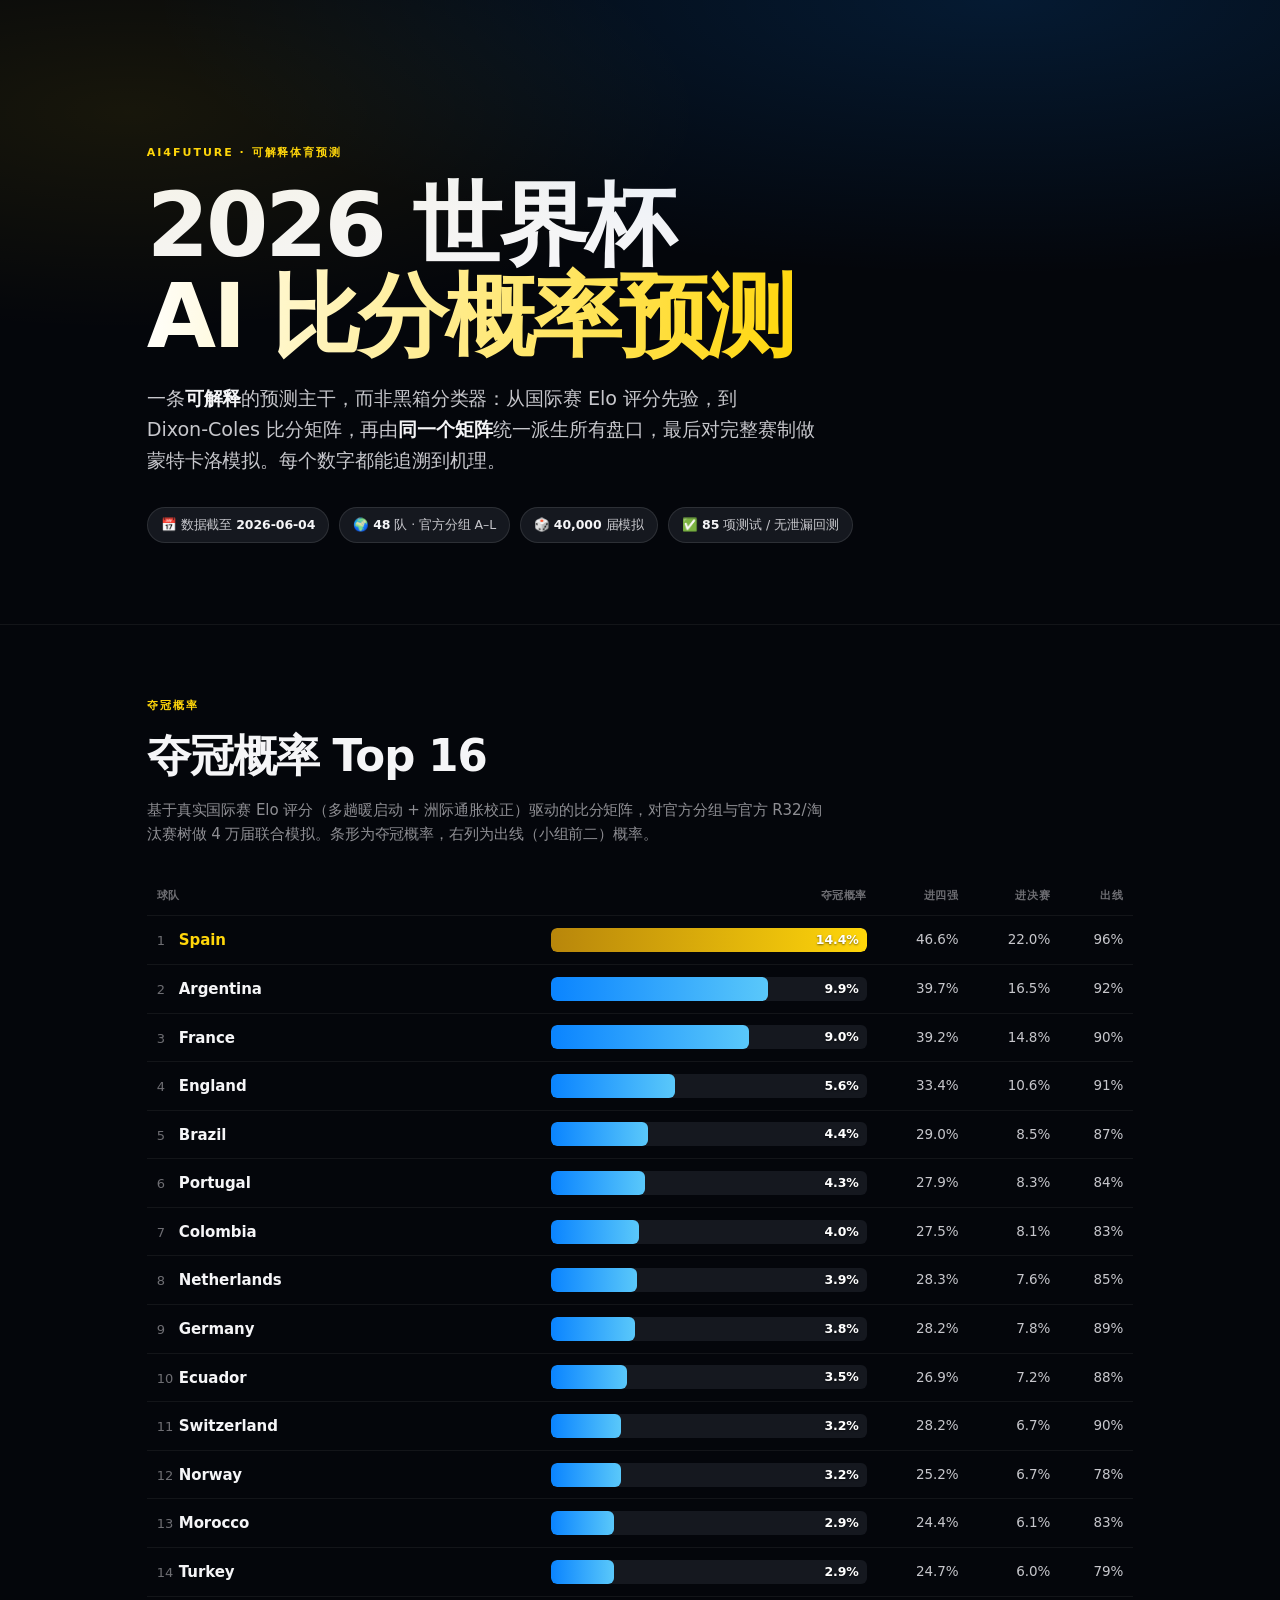
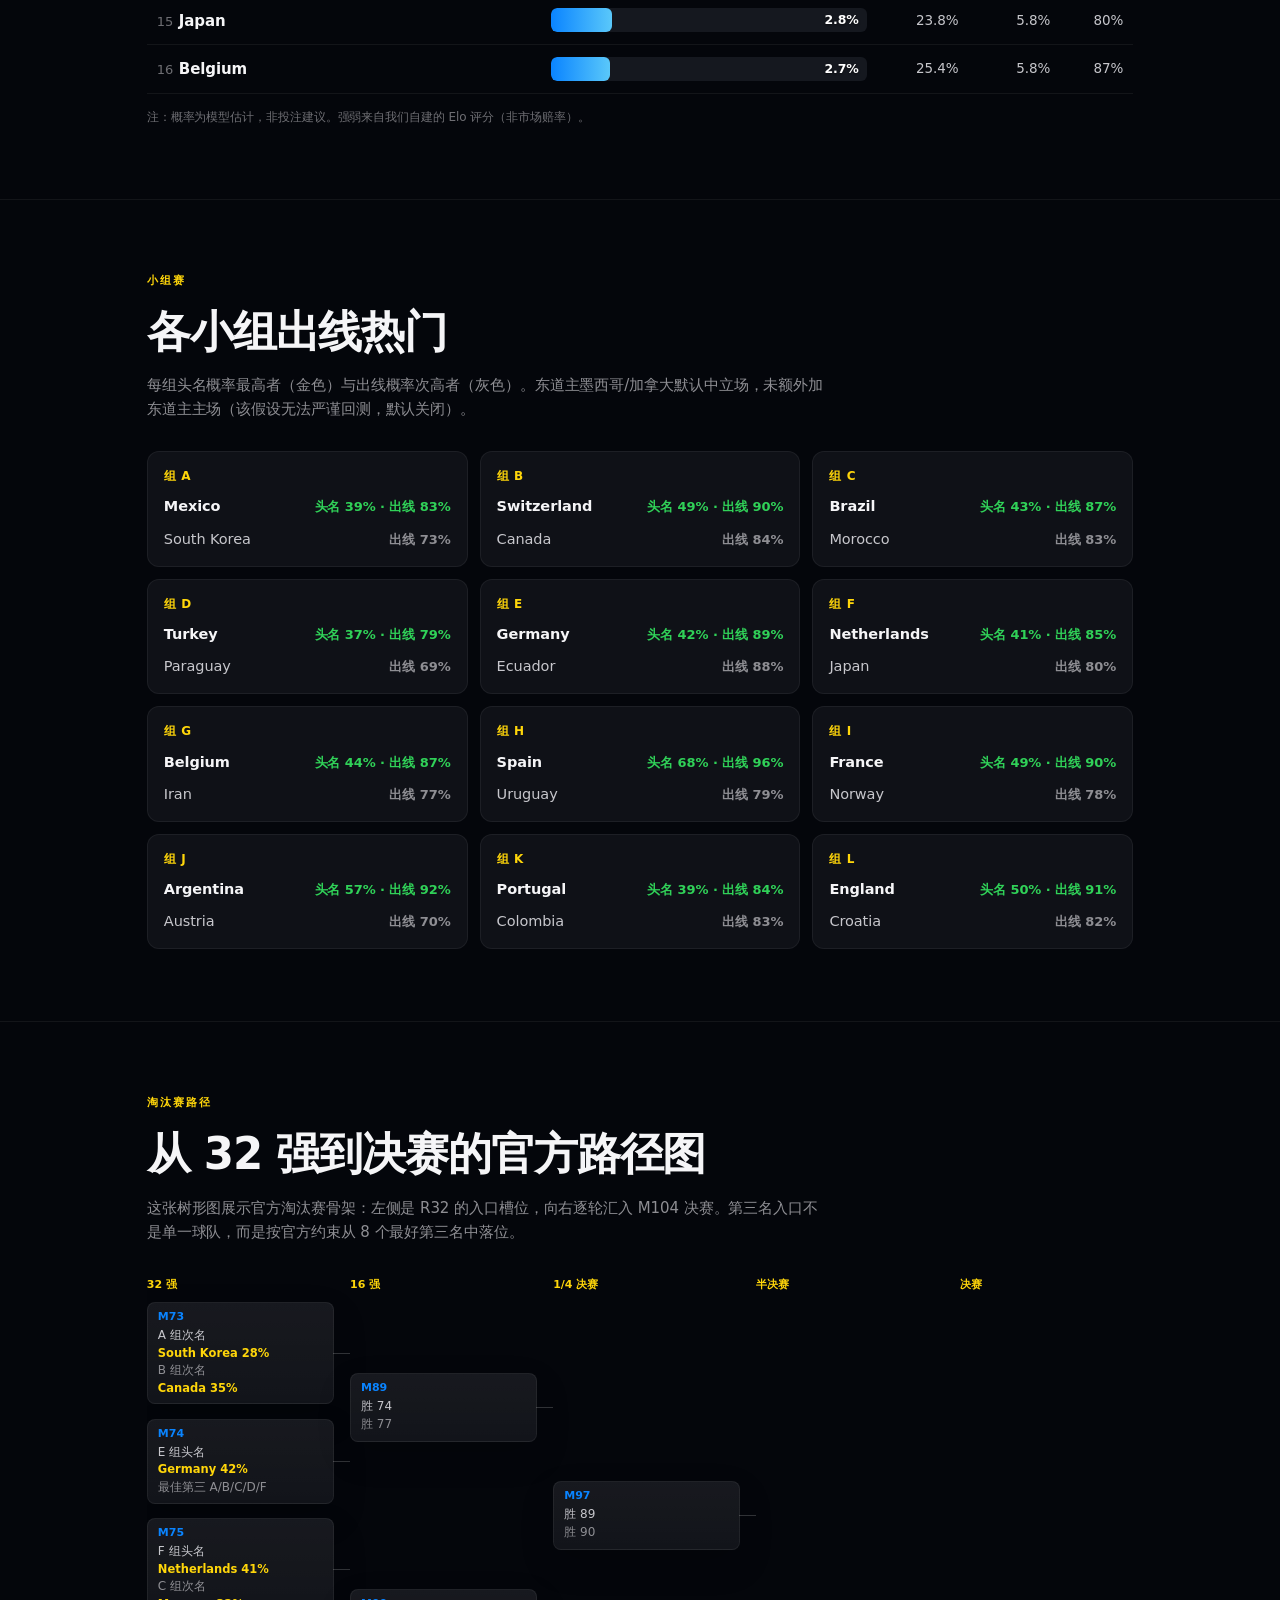
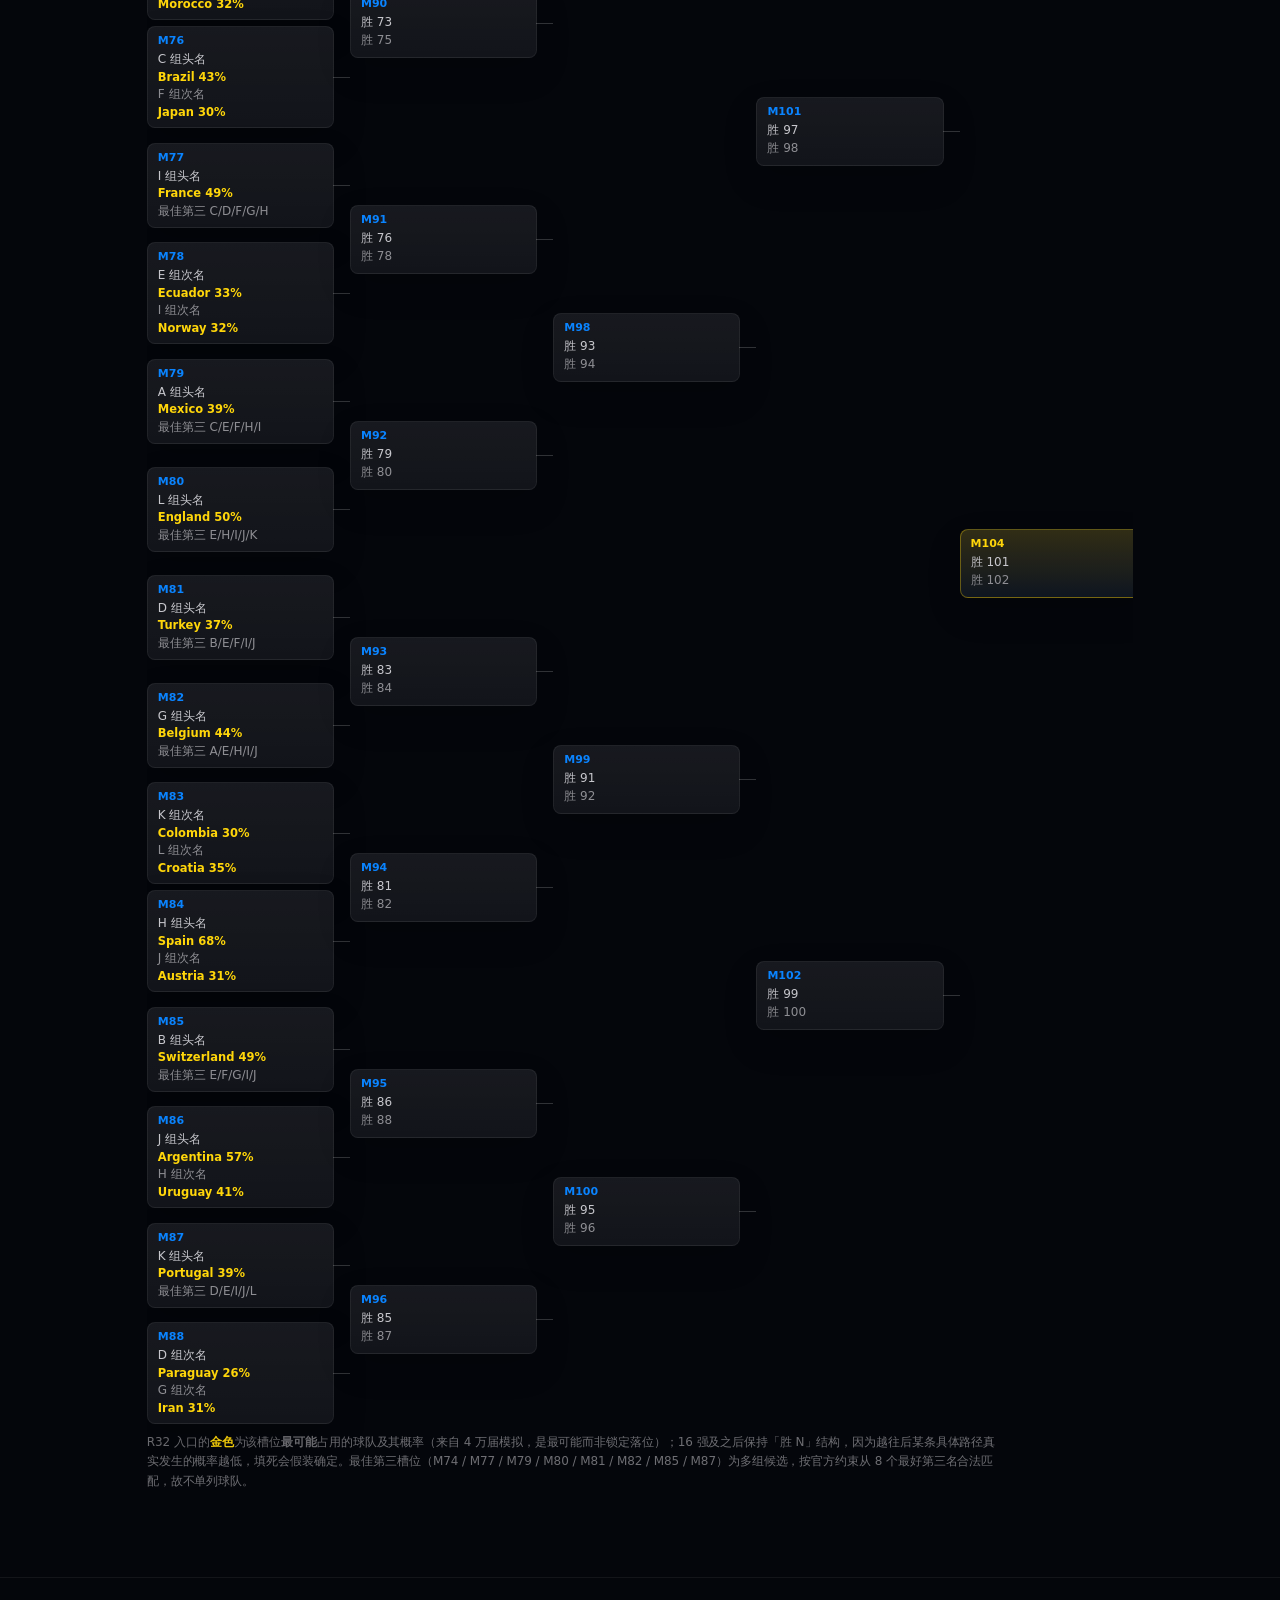
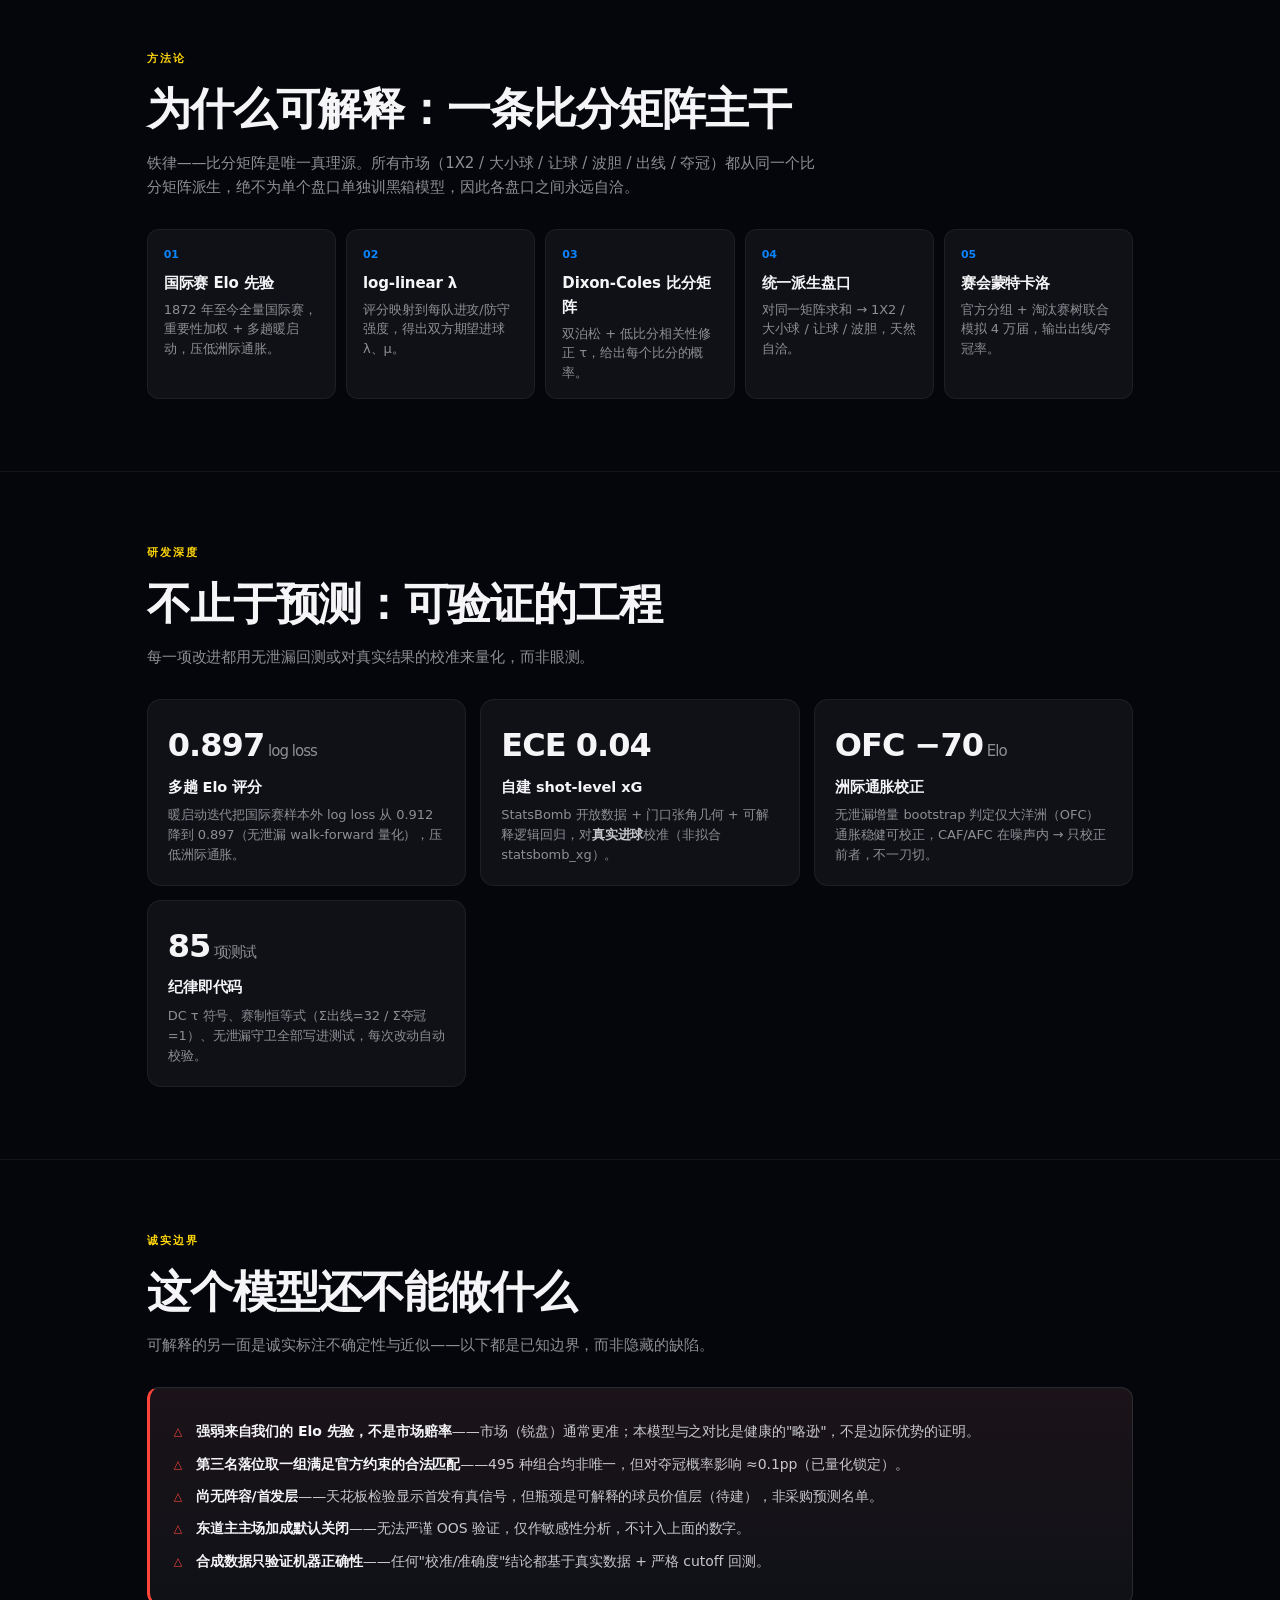
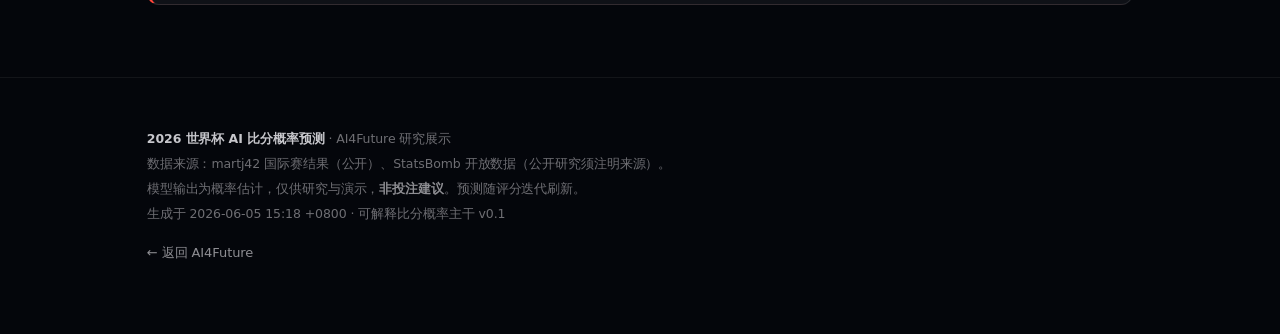
==== commit 6b1104f9: "feat(site): fill R32 path bracket with projected teams; fix layout + cache - R32 entry slots now sho" ====
--- a/site/index.html
+++ b/site/index.html
@@ -82,7 +82,7 @@
   .bracket{display:grid;grid-template-columns:repeat(5,minmax(174px,1fr));gap:16px;min-width:1000px}
   .br-round{min-width:0}
   .br-title{font-size:11px;font-weight:700;color:var(--gold);letter-spacing:0;text-transform:uppercase;margin:0 0 10px}
-  .br-lane{display:grid;grid-template-rows:repeat(16,54px);gap:8px;position:relative}
+  .br-lane{display:grid;grid-template-rows:repeat(16,100px);gap:8px;position:relative}
   .match-card{grid-row:var(--row) / span var(--span);align-self:center;position:relative;min-height:52px;
     background:linear-gradient(180deg,rgba(255,255,255,.035),rgba(255,255,255,.012)),var(--panel);
     border:1px solid var(--hair1);border-radius:8px;padding:8px 10px;box-shadow:0 14px 34px rgba(0,0,0,.16)}
@@ -90,6 +90,7 @@
   .mno{font-size:11px;color:var(--blue);font-weight:700;letter-spacing:0;line-height:1.1;margin-bottom:5px}
   .slot{font-size:12px;color:var(--t2);line-height:1.28;letter-spacing:0;white-space:normal}
   .slot+.slot{margin-top:3px;color:var(--t3)}
+  .slot .pick{display:block;margin-top:2px;color:var(--gold);font-weight:600;font-size:11.5px;font-variant-numeric:tabular-nums}
   .final-match{background:linear-gradient(180deg,rgba(255,214,10,.14),rgba(10,132,255,.04)),var(--panel);
     border-color:rgba(255,214,10,.34)}
   .final-match .mno{color:var(--gold)}
@@ -133,7 +134,7 @@
     <h1>2026 世界杯<br><span class="accent">AI 比分概率预测</span></h1>
     <p class="lead">一条<b style="color:var(--t1)">可解释</b>的预测主干，而非黑箱分类器：从国际赛 Elo 评分先验，到 Dixon‑Coles 比分矩阵，再由<b style="color:var(--t1)">同一个矩阵</b>统一派生所有盘口，最后对完整赛制做蒙特卡洛模拟。每个数字都能追溯到机理。</p>
     <div class="pills">
-      <span class="pill">📅 数据截至 <b>2026-06-05</b></span>
+      <span class="pill">📅 数据截至 <b>2026-06-04</b></span>
       <span class="pill">🌍 <b>48</b> 队 · 官方分组 A–L</span>
       <span class="pill">🎲 <b>40,000</b> 届模拟</span>
       <span class="pill">✅ <b>85</b> 项测试 / 无泄漏回测</span>
@@ -155,22 +156,22 @@
         <th>出线</th>
       </tr></thead>
       <tbody>
-<tr class="top1"><td class="team"><span class="rank">1</span><b>Spain</b></td><td class="bar-cell"><div class="bar gold"><i style="width:100.0%"></i><span>14.5%</span></div></td><td class="num hide-sm">46.5%</td><td class="num hide-sm">22.1%</td><td class="num">96%</td></tr>
-<tr class=""><td class="team"><span class="rank">2</span><b>Argentina</b></td><td class="bar-cell"><div class="bar"><i style="width:68.4%"></i><span>9.9%</span></div></td><td class="num hide-sm">39.5%</td><td class="num hide-sm">16.4%</td><td class="num">91%</td></tr>
-<tr class=""><td class="team"><span class="rank">3</span><b>France</b></td><td class="bar-cell"><div class="bar"><i style="width:63.2%"></i><span>9.1%</span></div></td><td class="num hide-sm">39.4%</td><td class="num hide-sm">15.0%</td><td class="num">90%</td></tr>
-<tr class=""><td class="team"><span class="rank">4</span><b>England</b></td><td class="bar-cell"><div class="bar"><i style="width:38.7%"></i><span>5.6%</span></div></td><td class="num hide-sm">33.4%</td><td class="num hide-sm">10.6%</td><td class="num">91%</td></tr>
-<tr class=""><td class="team"><span class="rank">5</span><b>Brazil</b></td><td class="bar-cell"><div class="bar"><i style="width:31.2%"></i><span>4.5%</span></div></td><td class="num hide-sm">29.5%</td><td class="num hide-sm">8.7%</td><td class="num">87%</td></tr>
-<tr class=""><td class="team"><span class="rank">6</span><b>Portugal</b></td><td class="bar-cell"><div class="bar"><i style="width:29.2%"></i><span>4.2%</span></div></td><td class="num hide-sm">27.8%</td><td class="num hide-sm">8.3%</td><td class="num">83%</td></tr>
-<tr class=""><td class="team"><span class="rank">7</span><b>Colombia</b></td><td class="bar-cell"><div class="bar"><i style="width:27.7%"></i><span>4.0%</span></div></td><td class="num hide-sm">27.5%</td><td class="num hide-sm">8.2%</td><td class="num">83%</td></tr>
-<tr class=""><td class="team"><span class="rank">8</span><b>Germany</b></td><td class="bar-cell"><div class="bar"><i style="width:26.8%"></i><span>3.9%</span></div></td><td class="num hide-sm">28.4%</td><td class="num hide-sm">8.0%</td><td class="num">89%</td></tr>
-<tr class=""><td class="team"><span class="rank">9</span><b>Ecuador</b></td><td class="bar-cell"><div class="bar"><i style="width:24.1%"></i><span>3.5%</span></div></td><td class="num hide-sm">26.8%</td><td class="num hide-sm">7.2%</td><td class="num">88%</td></tr>
-<tr class=""><td class="team"><span class="rank">10</span><b>Norway</b></td><td class="bar-cell"><div class="bar"><i style="width:22.3%"></i><span>3.2%</span></div></td><td class="num hide-sm">25.2%</td><td class="num hide-sm">6.7%</td><td class="num">78%</td></tr>
-<tr class=""><td class="team"><span class="rank">11</span><b>Switzerland</b></td><td class="bar-cell"><div class="bar"><i style="width:22.0%"></i><span>3.2%</span></div></td><td class="num hide-sm">28.3%</td><td class="num hide-sm">6.7%</td><td class="num">90%</td></tr>
-<tr class=""><td class="team"><span class="rank">12</span><b>Netherlands</b></td><td class="bar-cell"><div class="bar"><i style="width:22.0%"></i><span>3.2%</span></div></td><td class="num hide-sm">26.1%</td><td class="num hide-sm">6.6%</td><td class="num">83%</td></tr>
-<tr class=""><td class="team"><span class="rank">13</span><b>Turkey</b></td><td class="bar-cell"><div class="bar"><i style="width:20.1%"></i><span>2.9%</span></div></td><td class="num hide-sm">24.7%</td><td class="num hide-sm">6.1%</td><td class="num">79%</td></tr>
-<tr class=""><td class="team"><span class="rank">14</span><b>Morocco</b></td><td class="bar-cell"><div class="bar"><i style="width:20.0%"></i><span>2.9%</span></div></td><td class="num hide-sm">24.7%</td><td class="num hide-sm">6.2%</td><td class="num">83%</td></tr>
-<tr class=""><td class="team"><span class="rank">15</span><b>Japan</b></td><td class="bar-cell"><div class="bar"><i style="width:19.1%"></i><span>2.8%</span></div></td><td class="num hide-sm">24.1%</td><td class="num hide-sm">5.8%</td><td class="num">81%</td></tr>
-<tr class=""><td class="team"><span class="rank">16</span><b>Belgium</b></td><td class="bar-cell"><div class="bar"><i style="width:18.2%"></i><span>2.6%</span></div></td><td class="num hide-sm">25.4%</td><td class="num hide-sm">5.8%</td><td class="num">87%</td></tr>
+<tr class="top1"><td class="team"><span class="rank">1</span><b>Spain</b></td><td class="bar-cell"><div class="bar gold"><i style="width:100.0%"></i><span>14.4%</span></div></td><td class="num hide-sm">46.6%</td><td class="num hide-sm">22.0%</td><td class="num">96%</td></tr>
+<tr class=""><td class="team"><span class="rank">2</span><b>Argentina</b></td><td class="bar-cell"><div class="bar"><i style="width:68.8%"></i><span>9.9%</span></div></td><td class="num hide-sm">39.7%</td><td class="num hide-sm">16.5%</td><td class="num">92%</td></tr>
+<tr class=""><td class="team"><span class="rank">3</span><b>France</b></td><td class="bar-cell"><div class="bar"><i style="width:62.6%"></i><span>9.0%</span></div></td><td class="num hide-sm">39.2%</td><td class="num hide-sm">14.8%</td><td class="num">90%</td></tr>
+<tr class=""><td class="team"><span class="rank">4</span><b>England</b></td><td class="bar-cell"><div class="bar"><i style="width:39.1%"></i><span>5.6%</span></div></td><td class="num hide-sm">33.4%</td><td class="num hide-sm">10.6%</td><td class="num">91%</td></tr>
+<tr class=""><td class="team"><span class="rank">5</span><b>Brazil</b></td><td class="bar-cell"><div class="bar"><i style="width:30.7%"></i><span>4.4%</span></div></td><td class="num hide-sm">29.0%</td><td class="num hide-sm">8.5%</td><td class="num">87%</td></tr>
+<tr class=""><td class="team"><span class="rank">6</span><b>Portugal</b></td><td class="bar-cell"><div class="bar"><i style="width:29.6%"></i><span>4.3%</span></div></td><td class="num hide-sm">27.9%</td><td class="num hide-sm">8.3%</td><td class="num">84%</td></tr>
+<tr class=""><td class="team"><span class="rank">7</span><b>Colombia</b></td><td class="bar-cell"><div class="bar"><i style="width:27.8%"></i><span>4.0%</span></div></td><td class="num hide-sm">27.5%</td><td class="num hide-sm">8.1%</td><td class="num">83%</td></tr>
+<tr class=""><td class="team"><span class="rank">8</span><b>Netherlands</b></td><td class="bar-cell"><div class="bar"><i style="width:27.2%"></i><span>3.9%</span></div></td><td class="num hide-sm">28.3%</td><td class="num hide-sm">7.6%</td><td class="num">85%</td></tr>
+<tr class=""><td class="team"><span class="rank">9</span><b>Germany</b></td><td class="bar-cell"><div class="bar"><i style="width:26.6%"></i><span>3.8%</span></div></td><td class="num hide-sm">28.2%</td><td class="num hide-sm">7.8%</td><td class="num">89%</td></tr>
+<tr class=""><td class="team"><span class="rank">10</span><b>Ecuador</b></td><td class="bar-cell"><div class="bar"><i style="width:24.0%"></i><span>3.5%</span></div></td><td class="num hide-sm">26.9%</td><td class="num hide-sm">7.2%</td><td class="num">88%</td></tr>
+<tr class=""><td class="team"><span class="rank">11</span><b>Switzerland</b></td><td class="bar-cell"><div class="bar"><i style="width:22.1%"></i><span>3.2%</span></div></td><td class="num hide-sm">28.2%</td><td class="num hide-sm">6.7%</td><td class="num">90%</td></tr>
+<tr class=""><td class="team"><span class="rank">12</span><b>Norway</b></td><td class="bar-cell"><div class="bar"><i style="width:22.1%"></i><span>3.2%</span></div></td><td class="num hide-sm">25.2%</td><td class="num hide-sm">6.7%</td><td class="num">78%</td></tr>
+<tr class=""><td class="team"><span class="rank">13</span><b>Morocco</b></td><td class="bar-cell"><div class="bar"><i style="width:20.0%"></i><span>2.9%</span></div></td><td class="num hide-sm">24.4%</td><td class="num hide-sm">6.1%</td><td class="num">83%</td></tr>
+<tr class=""><td class="team"><span class="rank">14</span><b>Turkey</b></td><td class="bar-cell"><div class="bar"><i style="width:20.0%"></i><span>2.9%</span></div></td><td class="num hide-sm">24.7%</td><td class="num hide-sm">6.0%</td><td class="num">79%</td></tr>
+<tr class=""><td class="team"><span class="rank">15</span><b>Japan</b></td><td class="bar-cell"><div class="bar"><i style="width:19.2%"></i><span>2.8%</span></div></td><td class="num hide-sm">23.8%</td><td class="num hide-sm">5.8%</td><td class="num">80%</td></tr>
+<tr class=""><td class="team"><span class="rank">16</span><b>Belgium</b></td><td class="bar-cell"><div class="bar"><i style="width:18.6%"></i><span>2.7%</span></div></td><td class="num hide-sm">25.4%</td><td class="num hide-sm">5.8%</td><td class="num">87%</td></tr>
 </tbody>
     </table>
     <p class="dim" style="font-size:12px;margin-top:14px">注：概率为模型估计，非投注建议。强弱来自我们自建的 Elo 评分（非市场赔率）。</p>
@@ -183,17 +184,17 @@
     <h2 class="sec-h">各小组出线热门</h2>
     <p class="sec-sub">每组头名概率最高者（金色）与出线概率次高者（灰色）。东道主墨西哥/加拿大默认中立场，未额外加东道主主场（该假设无法严谨回测，默认关闭）。</p>
     <div class="grid">
-<div class="gcard"><div class="gl">组 A</div><div class="row"><span class="nm">Mexico</span><span class="pc">头名 39% · 出线 83%</span></div><div class="row second"><span class="nm">South Korea</span><span class="pc">出线 74%</span></div></div>
+<div class="gcard"><div class="gl">组 A</div><div class="row"><span class="nm">Mexico</span><span class="pc">头名 39% · 出线 83%</span></div><div class="row second"><span class="nm">South Korea</span><span class="pc">出线 73%</span></div></div>
 <div class="gcard"><div class="gl">组 B</div><div class="row"><span class="nm">Switzerland</span><span class="pc">头名 49% · 出线 90%</span></div><div class="row second"><span class="nm">Canada</span><span class="pc">出线 84%</span></div></div>
 <div class="gcard"><div class="gl">组 C</div><div class="row"><span class="nm">Brazil</span><span class="pc">头名 43% · 出线 87%</span></div><div class="row second"><span class="nm">Morocco</span><span class="pc">出线 83%</span></div></div>
 <div class="gcard"><div class="gl">组 D</div><div class="row"><span class="nm">Turkey</span><span class="pc">头名 37% · 出线 79%</span></div><div class="row second"><span class="nm">Paraguay</span><span class="pc">出线 69%</span></div></div>
 <div class="gcard"><div class="gl">组 E</div><div class="row"><span class="nm">Germany</span><span class="pc">头名 42% · 出线 89%</span></div><div class="row second"><span class="nm">Ecuador</span><span class="pc">出线 88%</span></div></div>
-<div class="gcard"><div class="gl">组 F</div><div class="row"><span class="nm">Netherlands</span><span class="pc">头名 39% · 出线 83%</span></div><div class="row second"><span class="nm">Japan</span><span class="pc">出线 81%</span></div></div>
+<div class="gcard"><div class="gl">组 F</div><div class="row"><span class="nm">Netherlands</span><span class="pc">头名 41% · 出线 85%</span></div><div class="row second"><span class="nm">Japan</span><span class="pc">出线 80%</span></div></div>
 <div class="gcard"><div class="gl">组 G</div><div class="row"><span class="nm">Belgium</span><span class="pc">头名 44% · 出线 87%</span></div><div class="row second"><span class="nm">Iran</span><span class="pc">出线 77%</span></div></div>
 <div class="gcard"><div class="gl">组 H</div><div class="row"><span class="nm">Spain</span><span class="pc">头名 68% · 出线 96%</span></div><div class="row second"><span class="nm">Uruguay</span><span class="pc">出线 79%</span></div></div>
 <div class="gcard"><div class="gl">组 I</div><div class="row"><span class="nm">France</span><span class="pc">头名 49% · 出线 90%</span></div><div class="row second"><span class="nm">Norway</span><span class="pc">出线 78%</span></div></div>
-<div class="gcard"><div class="gl">组 J</div><div class="row"><span class="nm">Argentina</span><span class="pc">头名 56% · 出线 91%</span></div><div class="row second"><span class="nm">Austria</span><span class="pc">出线 69%</span></div></div>
-<div class="gcard"><div class="gl">组 K</div><div class="row"><span class="nm">Portugal</span><span class="pc">头名 39% · 出线 83%</span></div><div class="row second"><span class="nm">Colombia</span><span class="pc">出线 83%</span></div></div>
+<div class="gcard"><div class="gl">组 J</div><div class="row"><span class="nm">Argentina</span><span class="pc">头名 57% · 出线 92%</span></div><div class="row second"><span class="nm">Austria</span><span class="pc">出线 70%</span></div></div>
+<div class="gcard"><div class="gl">组 K</div><div class="row"><span class="nm">Portugal</span><span class="pc">头名 39% · 出线 84%</span></div><div class="row second"><span class="nm">Colombia</span><span class="pc">出线 83%</span></div></div>
 <div class="gcard"><div class="gl">组 L</div><div class="row"><span class="nm">England</span><span class="pc">头名 50% · 出线 91%</span></div><div class="row second"><span class="nm">Croatia</span><span class="pc">出线 82%</span></div></div>
 </div>
   </div>
@@ -205,7 +206,7 @@
     <h2 class="sec-h">从 32 强到决赛的官方路径图</h2>
     <p class="sec-sub">这张树形图展示官方淘汰赛骨架：左侧是 R32 的入口槽位，向右逐轮汇入 M104 决赛。第三名入口不是单一球队，而是按官方约束从 8 个最好第三名中落位。</p>
     <div class="path-shell">
-<div class="bracket" role="img" aria-label="2026 世界杯官方淘汰赛树形路径图"><div class="br-round"><div class="br-title">32 强</div><div class="br-lane"><article class="match-card" style="--row:1;--span:1" aria-label="M73"><div class="mno">M73</div><div class="slot">A 组次名</div><div class="slot">B 组次名</div></article><article class="match-card" style="--row:2;--span:1" aria-label="M74"><div class="mno">M74</div><div class="slot">E 组头名</div><div class="slot">最佳第三 A/B/C/D/F</div></article><article class="match-card" style="--row:3;--span:1" aria-label="M75"><div class="mno">M75</div><div class="slot">F 组头名</div><div class="slot">C 组次名</div></article><article class="match-card" style="--row:4;--span:1" aria-label="M76"><div class="mno">M76</div><div class="slot">C 组头名</div><div class="slot">F 组次名</div></article><article class="match-card" style="--row:5;--span:1" aria-label="M77"><div class="mno">M77</div><div class="slot">I 组头名</div><div class="slot">最佳第三 C/D/F/G/H</div></article><article class="match-card" style="--row:6;--span:1" aria-label="M78"><div class="mno">M78</div><div class="slot">E 组次名</div><div class="slot">I 组次名</div></article><article class="match-card" style="--row:7;--span:1" aria-label="M79"><div class="mno">M79</div><div class="slot">A 组头名</div><div class="slot">最佳第三 C/E/F/H/I</div></article><article class="match-card" style="--row:8;--span:1" aria-label="M80"><div class="mno">M80</div><div class="slot">L 组头名</div><div class="slot">最佳第三 E/H/I/J/K</div></article><article class="match-card" style="--row:9;--span:1" aria-label="M81"><div class="mno">M81</div><div class="slot">D 组头名</div><div class="slot">最佳第三 B/E/F/I/J</div></article><article class="match-card" style="--row:10;--span:1" aria-label="M82"><div class="mno">M82</div><div class="slot">G 组头名</div><div class="slot">最佳第三 A/E/H/I/J</div></article><article class="match-card" style="--row:11;--span:1" aria-label="M83"><div class="mno">M83</div><div class="slot">K 组次名</div><div class="slot">L 组次名</div></article><article class="match-card" style="--row:12;--span:1" aria-label="M84"><div class="mno">M84</div><div class="slot">H 组头名</div><div class="slot">J 组次名</div></article><article class="match-card" style="--row:13;--span:1" aria-label="M85"><div class="mno">M85</div><div class="slot">B 组头名</div><div class="slot">最佳第三 E/F/G/I/J</div></article><article class="match-card" style="--row:14;--span:1" aria-label="M86"><div class="mno">M86</div><div class="slot">J 组头名</div><div class="slot">H 组次名</div></article><article class="match-card" style="--row:15;--span:1" aria-label="M87"><div class="mno">M87</div><div class="slot">K 组头名</div><div class="slot">最佳第三 D/E/I/J/L</div></article><article class="match-card" style="--row:16;--span:1" aria-label="M88"><div class="mno">M88</div><div class="slot">D 组次名</div><div class="slot">G 组次名</div></article></div></div><div class="br-round"><div class="br-title">16 强</div><div class="br-lane"><article class="match-card" style="--row:1;--span:2" aria-label="M89"><div class="mno">M89</div><div class="slot">胜 74</div><div class="slot">胜 77</div></article><article class="match-card" style="--row:3;--span:2" aria-label="M90"><div class="mno">M90</div><div class="slot">胜 73</div><div class="slot">胜 75</div></article><article class="match-card" style="--row:5;--span:2" aria-label="M91"><div class="mno">M91</div><div class="slot">胜 76</div><div class="slot">胜 78</div></article><article class="match-card" style="--row:7;--span:2" aria-label="M92"><div class="mno">M92</div><div class="slot">胜 79</div><div class="slot">胜 80</div></article><article class="match-card" style="--row:9;--span:2" aria-label="M93"><div class="mno">M93</div><div class="slot">胜 83</div><div class="slot">胜 84</div></article><article class="match-card" style="--row:11;--span:2" aria-label="M94"><div class="mno">M94</div><div class="slot">胜 81</div><div class="slot">胜 82</div></article><article class="match-card" style="--row:13;--span:2" aria-label="M95"><div class="mno">M95</div><div class="slot">胜 86</div><div class="slot">胜 88</div></article><article class="match-card" style="--row:15;--span:2" aria-label="M96"><div class="mno">M96</div><div class="slot">胜 85</div><div class="slot">胜 87</div></article></div></div><div class="br-round"><div class="br-title">1/4 决赛</div><div class="br-lane"><article class="match-card" style="--row:1;--span:4" aria-label="M97"><div class="mno">M97</div><div class="slot">胜 89</div><div class="slot">胜 90</div></article><article class="match-card" style="--row:5;--span:4" aria-label="M98"><div class="mno">M98</div><div class="slot">胜 93</div><div class="slot">胜 94</div></article><article class="match-card" style="--row:9;--span:4" aria-label="M99"><div class="mno">M99</div><div class="slot">胜 91</div><div class="slot">胜 92</div></article><article class="match-card" style="--row:13;--span:4" aria-label="M100"><div class="mno">M100</div><div class="slot">胜 95</div><div class="slot">胜 96</div></article></div></div><div class="br-round"><div class="br-title">半决赛</div><div class="br-lane"><article class="match-card" style="--row:1;--span:8" aria-label="M101"><div class="mno">M101</div><div class="slot">胜 97</div><div class="slot">胜 98</div></article><article class="match-card" style="--row:9;--span:8" aria-label="M102"><div class="mno">M102</div><div class="slot">胜 99</div><div class="slot">胜 100</div></article></div></div><div class="br-round"><div class="br-title">决赛</div><div class="br-lane"><article class="match-card final-match" style="--row:1;--span:16" aria-label="M104"><div class="mno">M104</div><div class="slot">胜 101</div><div class="slot">胜 102</div></article></div></div></div><p class="dim path-note">第三名槽位：M74 / M77 / M79 / M80 / M81 / M82 / M85 / M87。卡片中的“最佳第三 A/B/…”表示该槽位允许接入的组集合，实际每届模拟按 8 个最好第三名做合法匹配。</p>
+<div class="bracket" role="img" aria-label="2026 世界杯官方淘汰赛树形路径图"><div class="br-round"><div class="br-title">32 强</div><div class="br-lane"><article class="match-card" style="--row:1;--span:1" aria-label="M73"><div class="mno">M73</div><div class="slot">A 组次名<span class="pick">South Korea 28%</span></div><div class="slot">B 组次名<span class="pick">Canada 35%</span></div></article><article class="match-card" style="--row:2;--span:1" aria-label="M74"><div class="mno">M74</div><div class="slot">E 组头名<span class="pick">Germany 42%</span></div><div class="slot">最佳第三 A/B/C/D/F</div></article><article class="match-card" style="--row:3;--span:1" aria-label="M75"><div class="mno">M75</div><div class="slot">F 组头名<span class="pick">Netherlands 41%</span></div><div class="slot">C 组次名<span class="pick">Morocco 32%</span></div></article><article class="match-card" style="--row:4;--span:1" aria-label="M76"><div class="mno">M76</div><div class="slot">C 组头名<span class="pick">Brazil 43%</span></div><div class="slot">F 组次名<span class="pick">Japan 30%</span></div></article><article class="match-card" style="--row:5;--span:1" aria-label="M77"><div class="mno">M77</div><div class="slot">I 组头名<span class="pick">France 49%</span></div><div class="slot">最佳第三 C/D/F/G/H</div></article><article class="match-card" style="--row:6;--span:1" aria-label="M78"><div class="mno">M78</div><div class="slot">E 组次名<span class="pick">Ecuador 33%</span></div><div class="slot">I 组次名<span class="pick">Norway 32%</span></div></article><article class="match-card" style="--row:7;--span:1" aria-label="M79"><div class="mno">M79</div><div class="slot">A 组头名<span class="pick">Mexico 39%</span></div><div class="slot">最佳第三 C/E/F/H/I</div></article><article class="match-card" style="--row:8;--span:1" aria-label="M80"><div class="mno">M80</div><div class="slot">L 组头名<span class="pick">England 50%</span></div><div class="slot">最佳第三 E/H/I/J/K</div></article><article class="match-card" style="--row:9;--span:1" aria-label="M81"><div class="mno">M81</div><div class="slot">D 组头名<span class="pick">Turkey 37%</span></div><div class="slot">最佳第三 B/E/F/I/J</div></article><article class="match-card" style="--row:10;--span:1" aria-label="M82"><div class="mno">M82</div><div class="slot">G 组头名<span class="pick">Belgium 44%</span></div><div class="slot">最佳第三 A/E/H/I/J</div></article><article class="match-card" style="--row:11;--span:1" aria-label="M83"><div class="mno">M83</div><div class="slot">K 组次名<span class="pick">Colombia 30%</span></div><div class="slot">L 组次名<span class="pick">Croatia 35%</span></div></article><article class="match-card" style="--row:12;--span:1" aria-label="M84"><div class="mno">M84</div><div class="slot">H 组头名<span class="pick">Spain 68%</span></div><div class="slot">J 组次名<span class="pick">Austria 31%</span></div></article><article class="match-card" style="--row:13;--span:1" aria-label="M85"><div class="mno">M85</div><div class="slot">B 组头名<span class="pick">Switzerland 49%</span></div><div class="slot">最佳第三 E/F/G/I/J</div></article><article class="match-card" style="--row:14;--span:1" aria-label="M86"><div class="mno">M86</div><div class="slot">J 组头名<span class="pick">Argentina 57%</span></div><div class="slot">H 组次名<span class="pick">Uruguay 41%</span></div></article><article class="match-card" style="--row:15;--span:1" aria-label="M87"><div class="mno">M87</div><div class="slot">K 组头名<span class="pick">Portugal 39%</span></div><div class="slot">最佳第三 D/E/I/J/L</div></article><article class="match-card" style="--row:16;--span:1" aria-label="M88"><div class="mno">M88</div><div class="slot">D 组次名<span class="pick">Paraguay 26%</span></div><div class="slot">G 组次名<span class="pick">Iran 31%</span></div></article></div></div><div class="br-round"><div class="br-title">16 强</div><div class="br-lane"><article class="match-card" style="--row:1;--span:2" aria-label="M89"><div class="mno">M89</div><div class="slot">胜 74</div><div class="slot">胜 77</div></article><article class="match-card" style="--row:3;--span:2" aria-label="M90"><div class="mno">M90</div><div class="slot">胜 73</div><div class="slot">胜 75</div></article><article class="match-card" style="--row:5;--span:2" aria-label="M91"><div class="mno">M91</div><div class="slot">胜 76</div><div class="slot">胜 78</div></article><article class="match-card" style="--row:7;--span:2" aria-label="M92"><div class="mno">M92</div><div class="slot">胜 79</div><div class="slot">胜 80</div></article><article class="match-card" style="--row:9;--span:2" aria-label="M93"><div class="mno">M93</div><div class="slot">胜 83</div><div class="slot">胜 84</div></article><article class="match-card" style="--row:11;--span:2" aria-label="M94"><div class="mno">M94</div><div class="slot">胜 81</div><div class="slot">胜 82</div></article><article class="match-card" style="--row:13;--span:2" aria-label="M95"><div class="mno">M95</div><div class="slot">胜 86</div><div class="slot">胜 88</div></article><article class="match-card" style="--row:15;--span:2" aria-label="M96"><div class="mno">M96</div><div class="slot">胜 85</div><div class="slot">胜 87</div></article></div></div><div class="br-round"><div class="br-title">1/4 决赛</div><div class="br-lane"><article class="match-card" style="--row:1;--span:4" aria-label="M97"><div class="mno">M97</div><div class="slot">胜 89</div><div class="slot">胜 90</div></article><article class="match-card" style="--row:5;--span:4" aria-label="M98"><div class="mno">M98</div><div class="slot">胜 93</div><div class="slot">胜 94</div></article><article class="match-card" style="--row:9;--span:4" aria-label="M99"><div class="mno">M99</div><div class="slot">胜 91</div><div class="slot">胜 92</div></article><article class="match-card" style="--row:13;--span:4" aria-label="M100"><div class="mno">M100</div><div class="slot">胜 95</div><div class="slot">胜 96</div></article></div></div><div class="br-round"><div class="br-title">半决赛</div><div class="br-lane"><article class="match-card" style="--row:1;--span:8" aria-label="M101"><div class="mno">M101</div><div class="slot">胜 97</div><div class="slot">胜 98</div></article><article class="match-card" style="--row:9;--span:8" aria-label="M102"><div class="mno">M102</div><div class="slot">胜 99</div><div class="slot">胜 100</div></article></div></div><div class="br-round"><div class="br-title">决赛</div><div class="br-lane"><article class="match-card final-match" style="--row:1;--span:16" aria-label="M104"><div class="mno">M104</div><div class="slot">胜 101</div><div class="slot">胜 102</div></article></div></div></div><p class="dim path-note">R32 入口的<b style="color:var(--gold)">金色</b>为该槽位<b>最可能</b>占用的球队及其概率（来自 4 万届模拟，是最可能而非锁定落位）；16 强及之后保持「胜 N」结构，因为越往后某条具体路径真实发生的概率越低，填死会假装确定。最佳第三槽位（M74 / M77 / M79 / M80 / M81 / M82 / M85 / M87）为多组候选，按官方约束从 8 个最好第三名合法匹配，故不单列球队。</p>
     </div>
   </div>
 </section>
@@ -259,7 +260,7 @@
     <div><b style="color:var(--t2)">2026 世界杯 AI 比分概率预测</b> · AI4Future 研究展示</div>
     <div>数据来源：martj42 国际赛结果（公开）、StatsBomb 开放数据（公开研究须注明来源）。</div>
     <div>模型输出为概率估计，仅供研究与演示，<b style="color:var(--t3)">非投注建议</b>。预测随评分迭代刷新。</div>
-    <div class="dim">生成于 2026-06-05 10:53 +0800 · 可解释比分概率主干 v0.1</div>
+    <div class="dim">生成于 2026-06-05 15:18 +0800 · 可解释比分概率主干 v0.1</div>
     <a class="back" href="/AI4Future/">← 返回 AI4Future</a>
   </div>
 </footer>
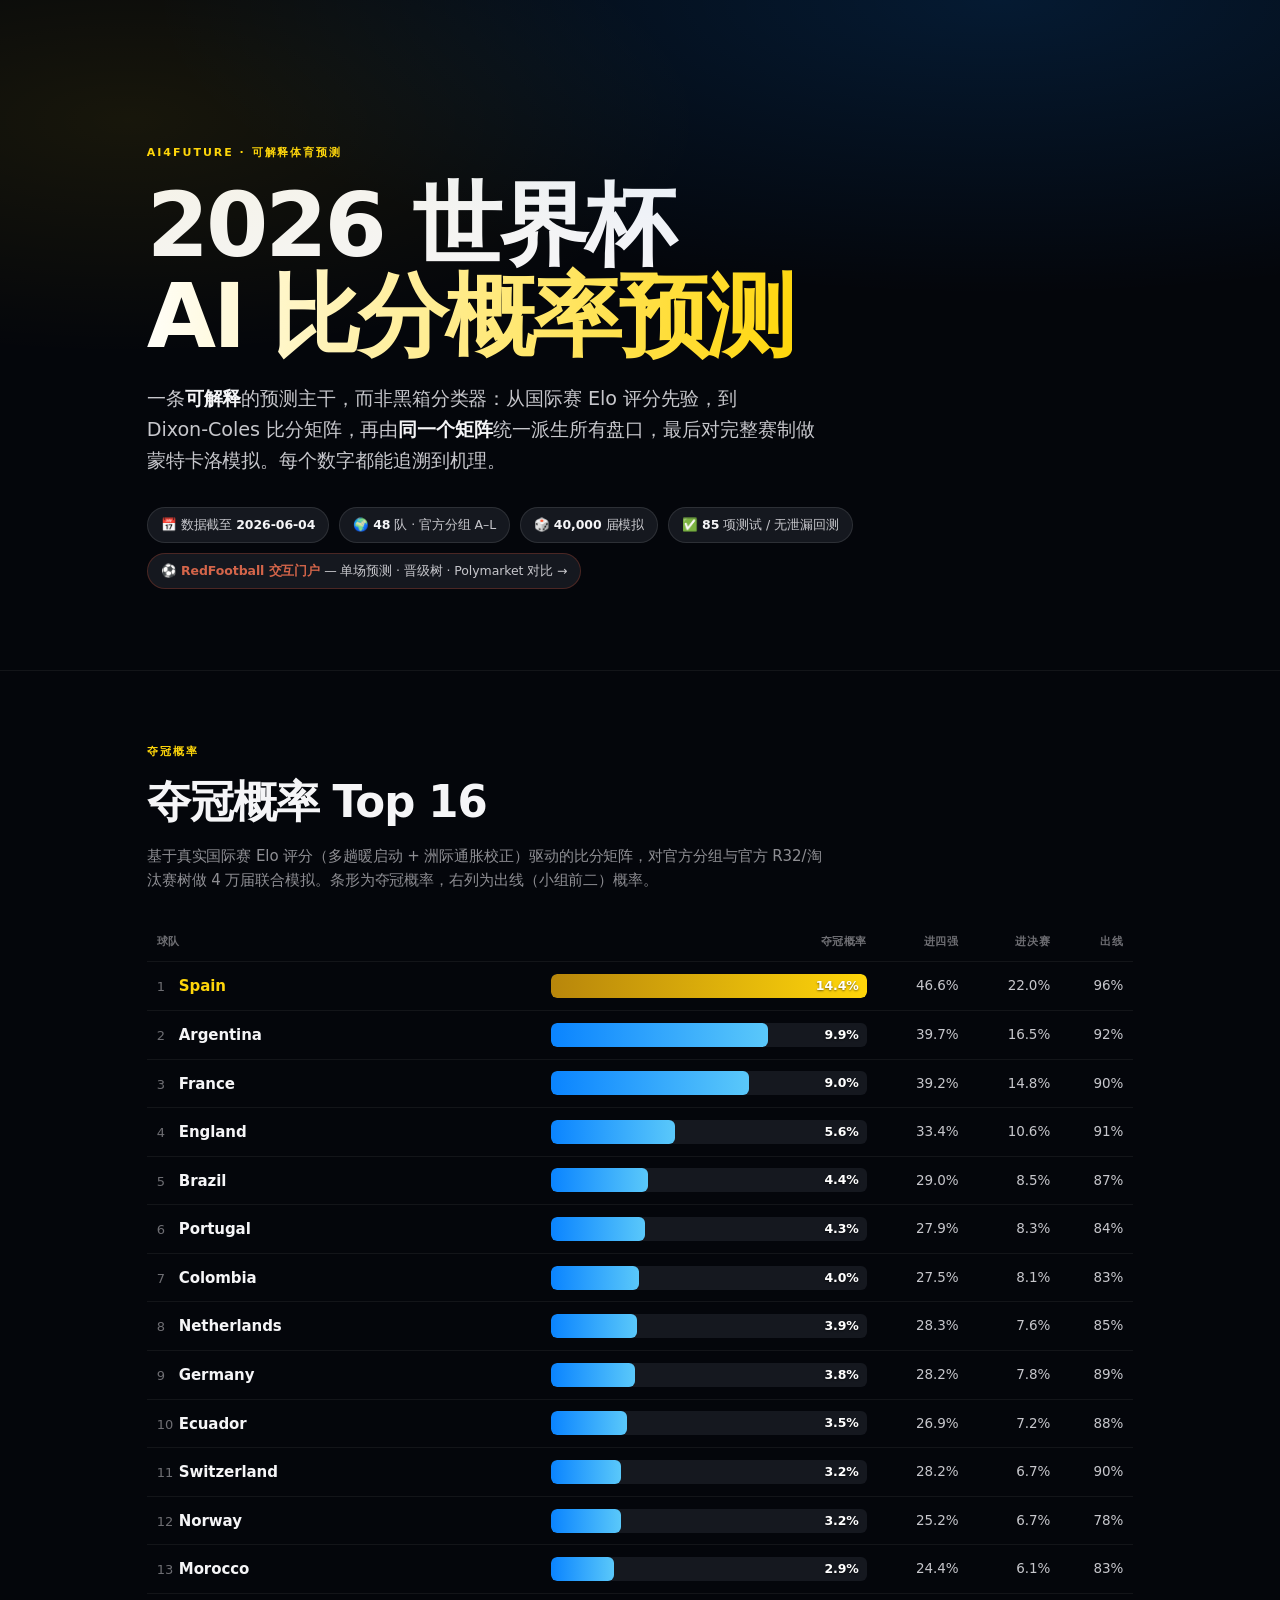
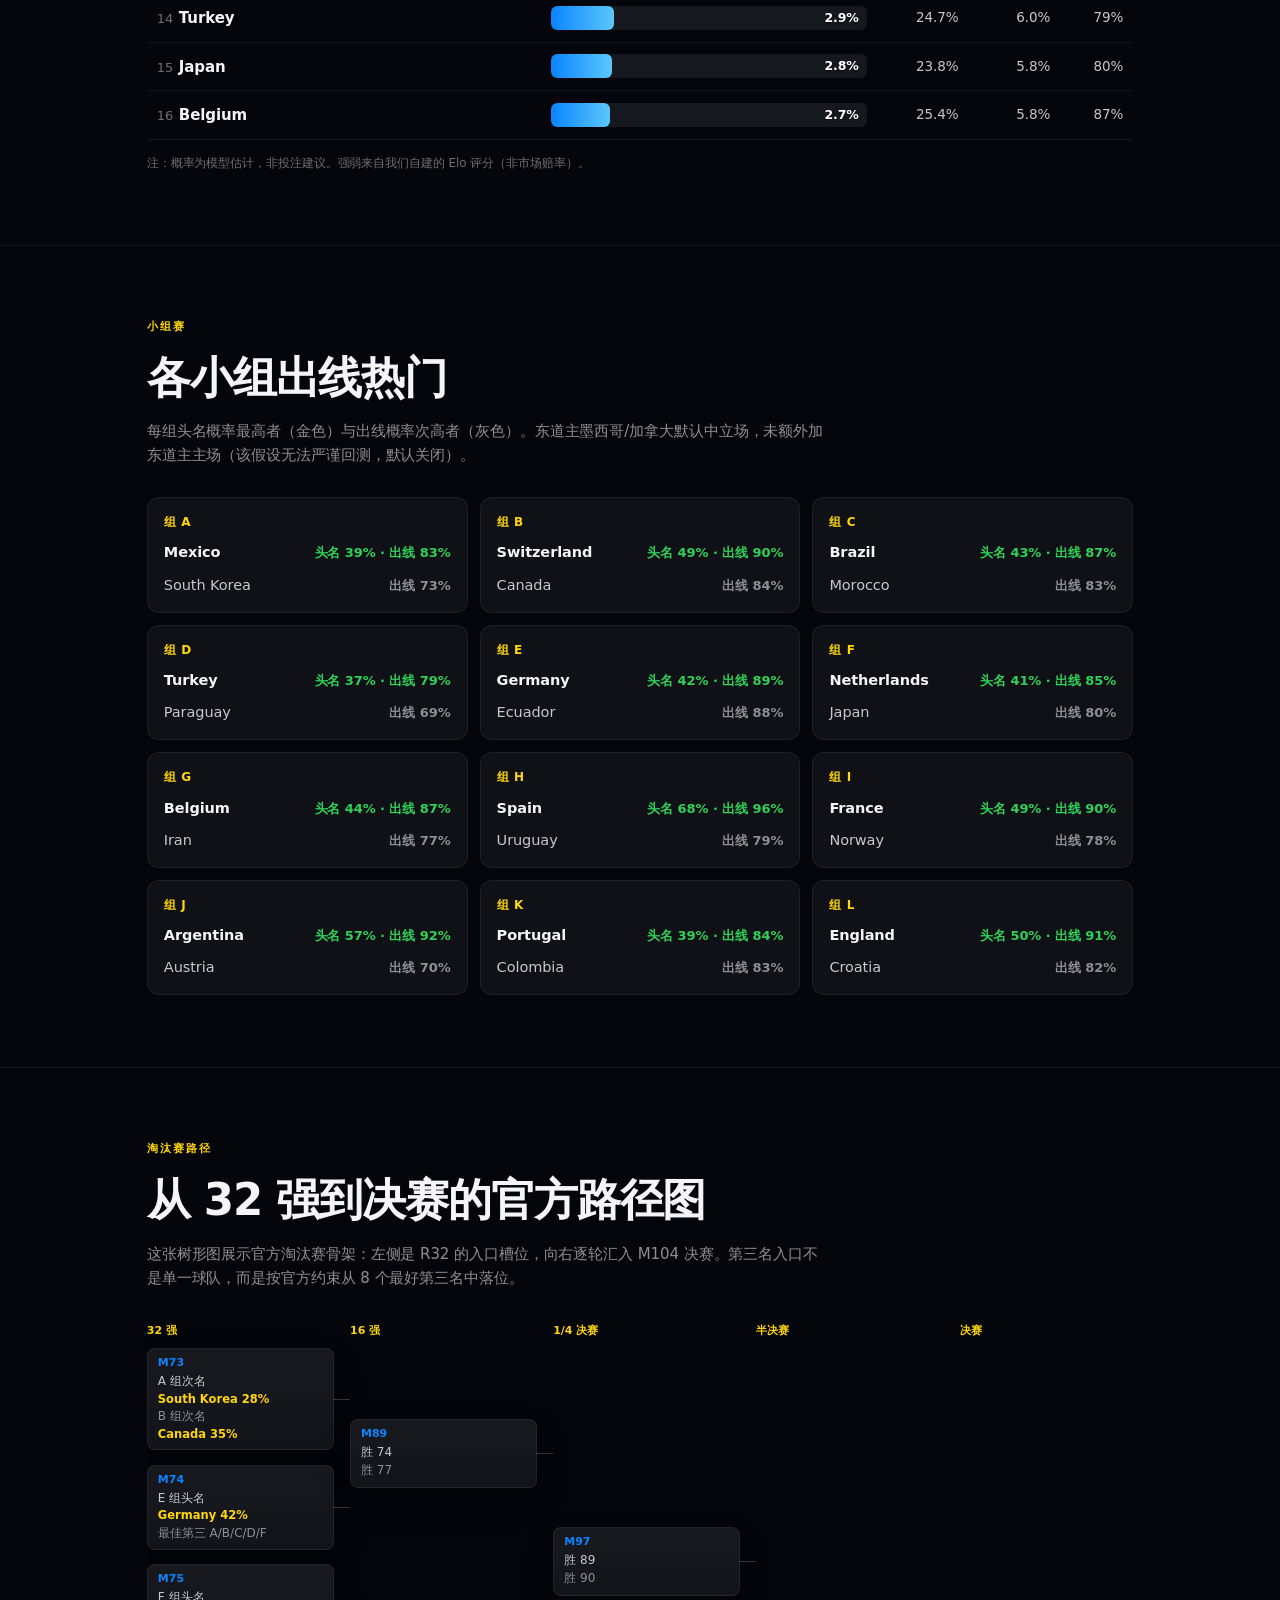
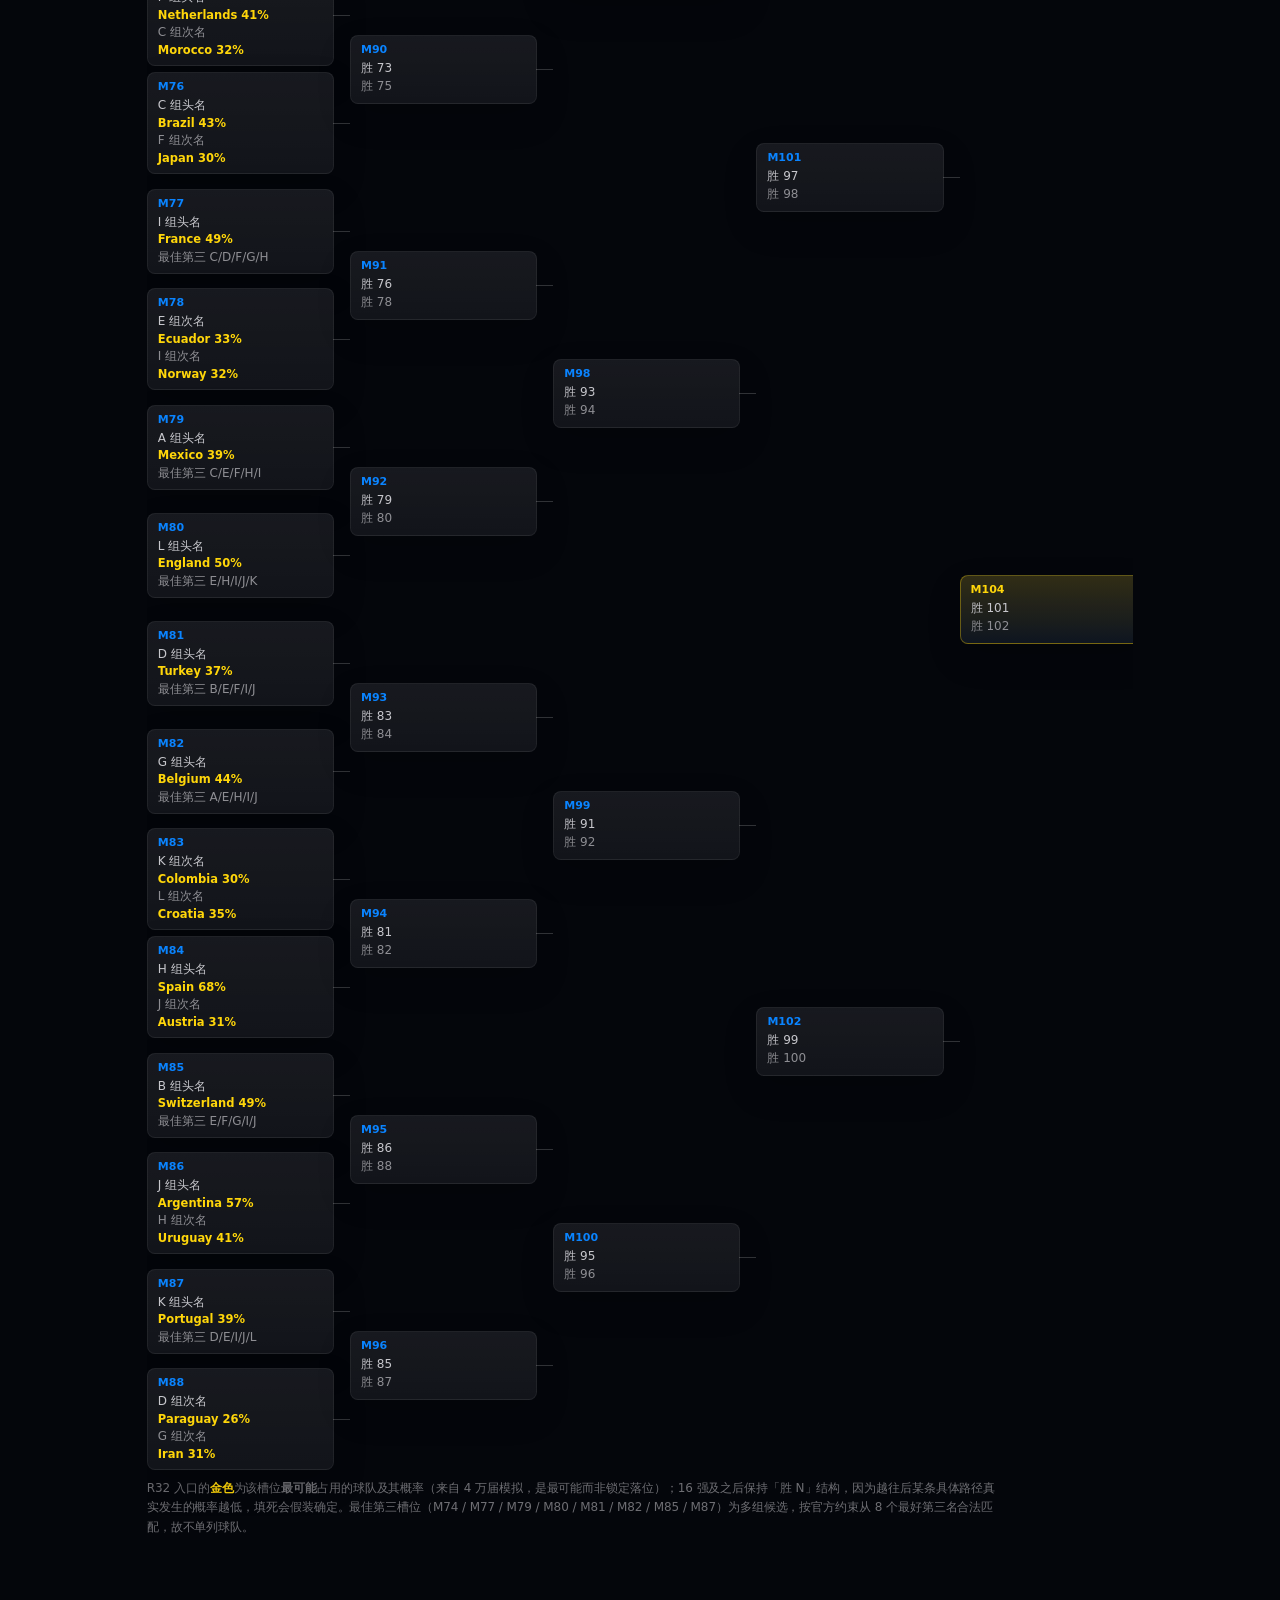
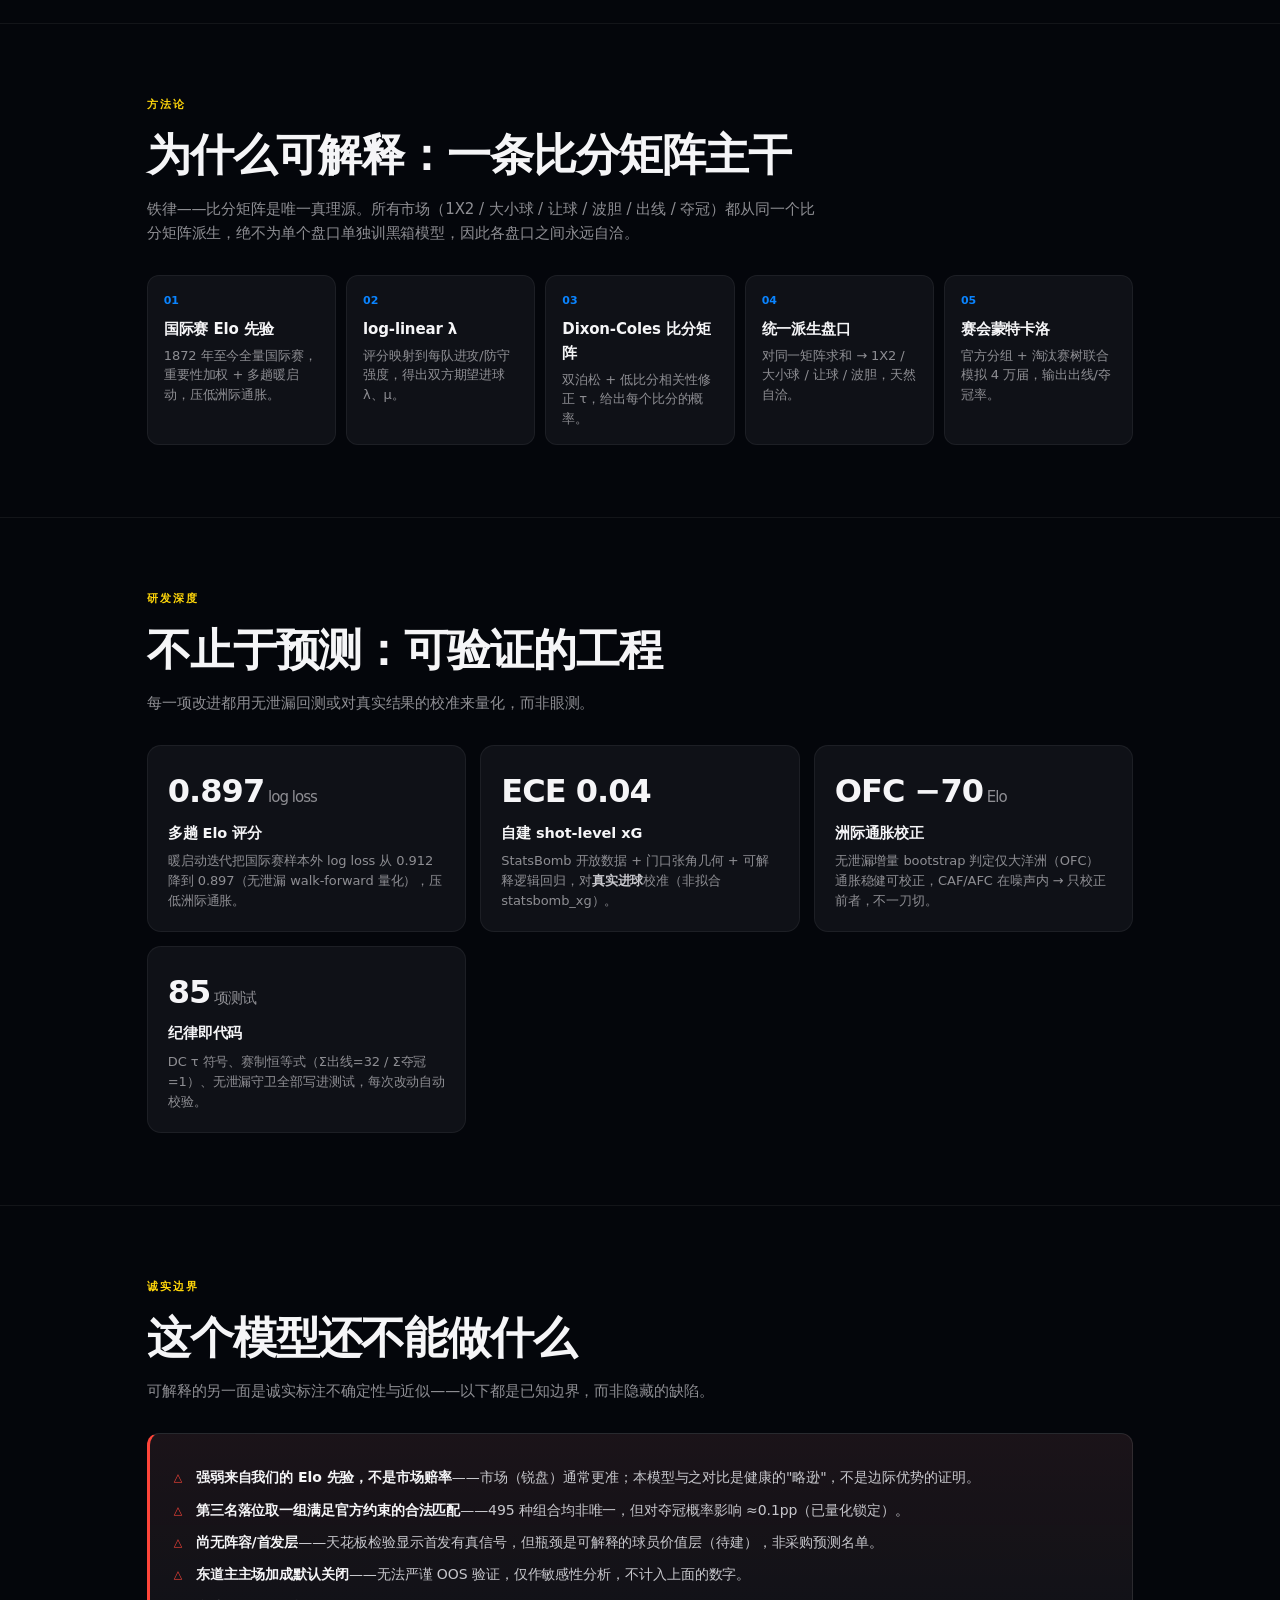
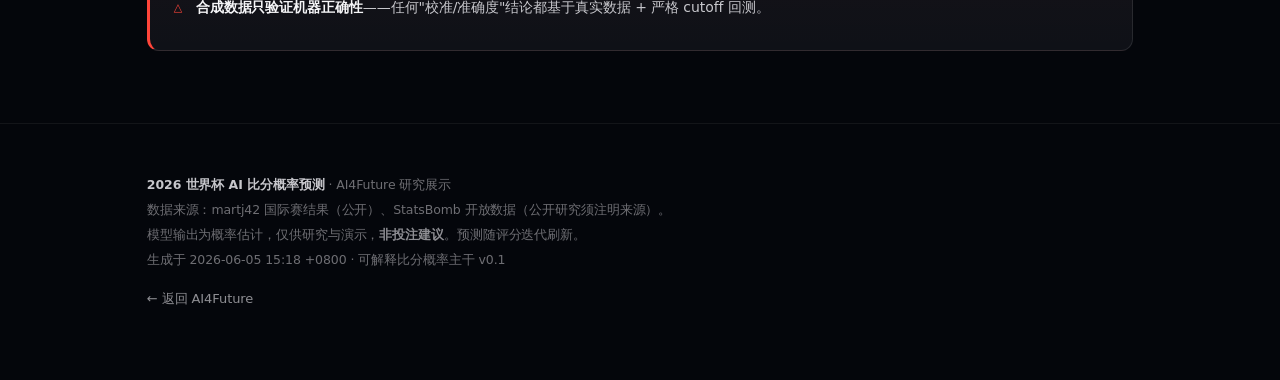
==== commit 87ad8881: "feat(portal): RedFootball interactive portal + deploy pipeline 6-tab pure-static React portal (overv" ====
--- a/site/index.html
+++ b/site/index.html
@@ -138,6 +138,7 @@
       <span class="pill">🌍 <b>48</b> 队 · 官方分组 A–L</span>
       <span class="pill">🎲 <b>40,000</b> 届模拟</span>
       <span class="pill">✅ <b>85</b> 项测试 / 无泄漏回测</span>
+      <a class="pill" href="portal/" style="text-decoration:none;border-color:#b8472d55"><b style="color:#d4654a">⚽ RedFootball 交互门户</b> — 单场预测 · 晋级树 · Polymarket 对比 →</a>
     </div>
   </div>
 </header>
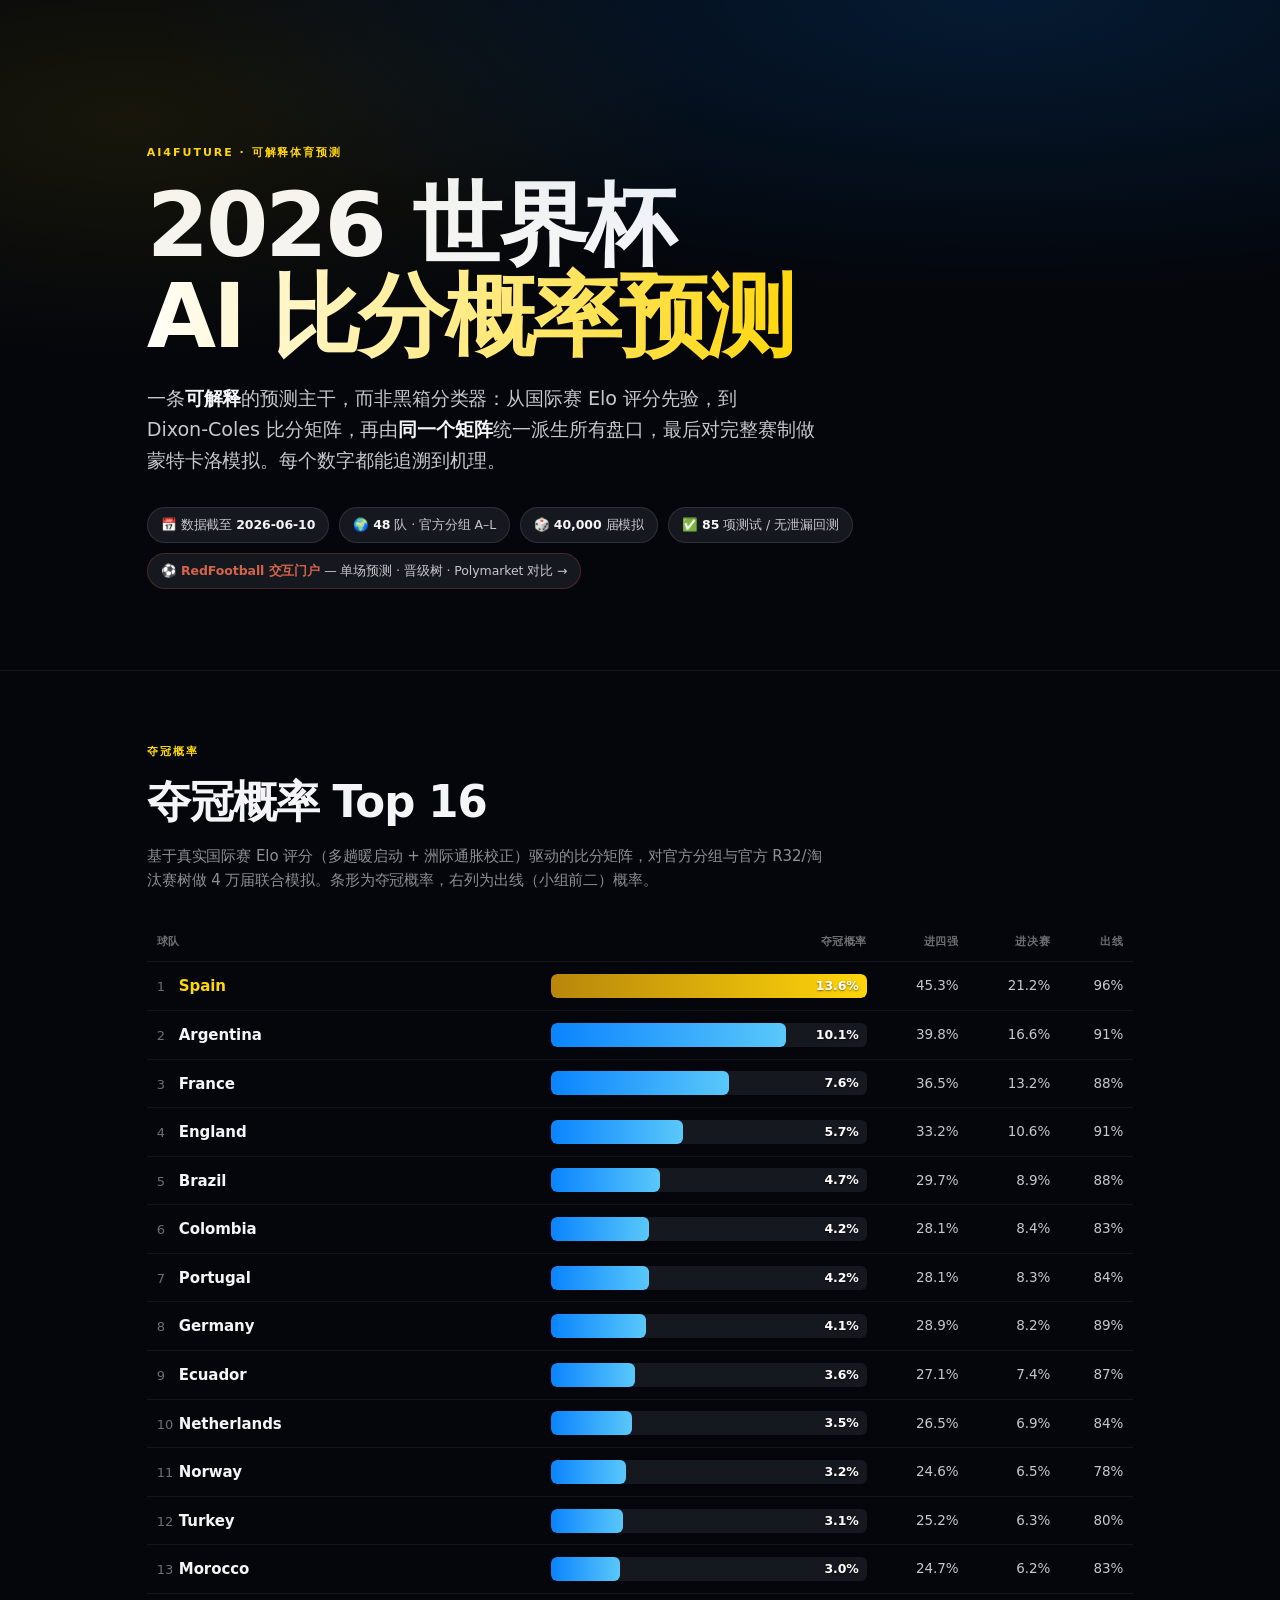
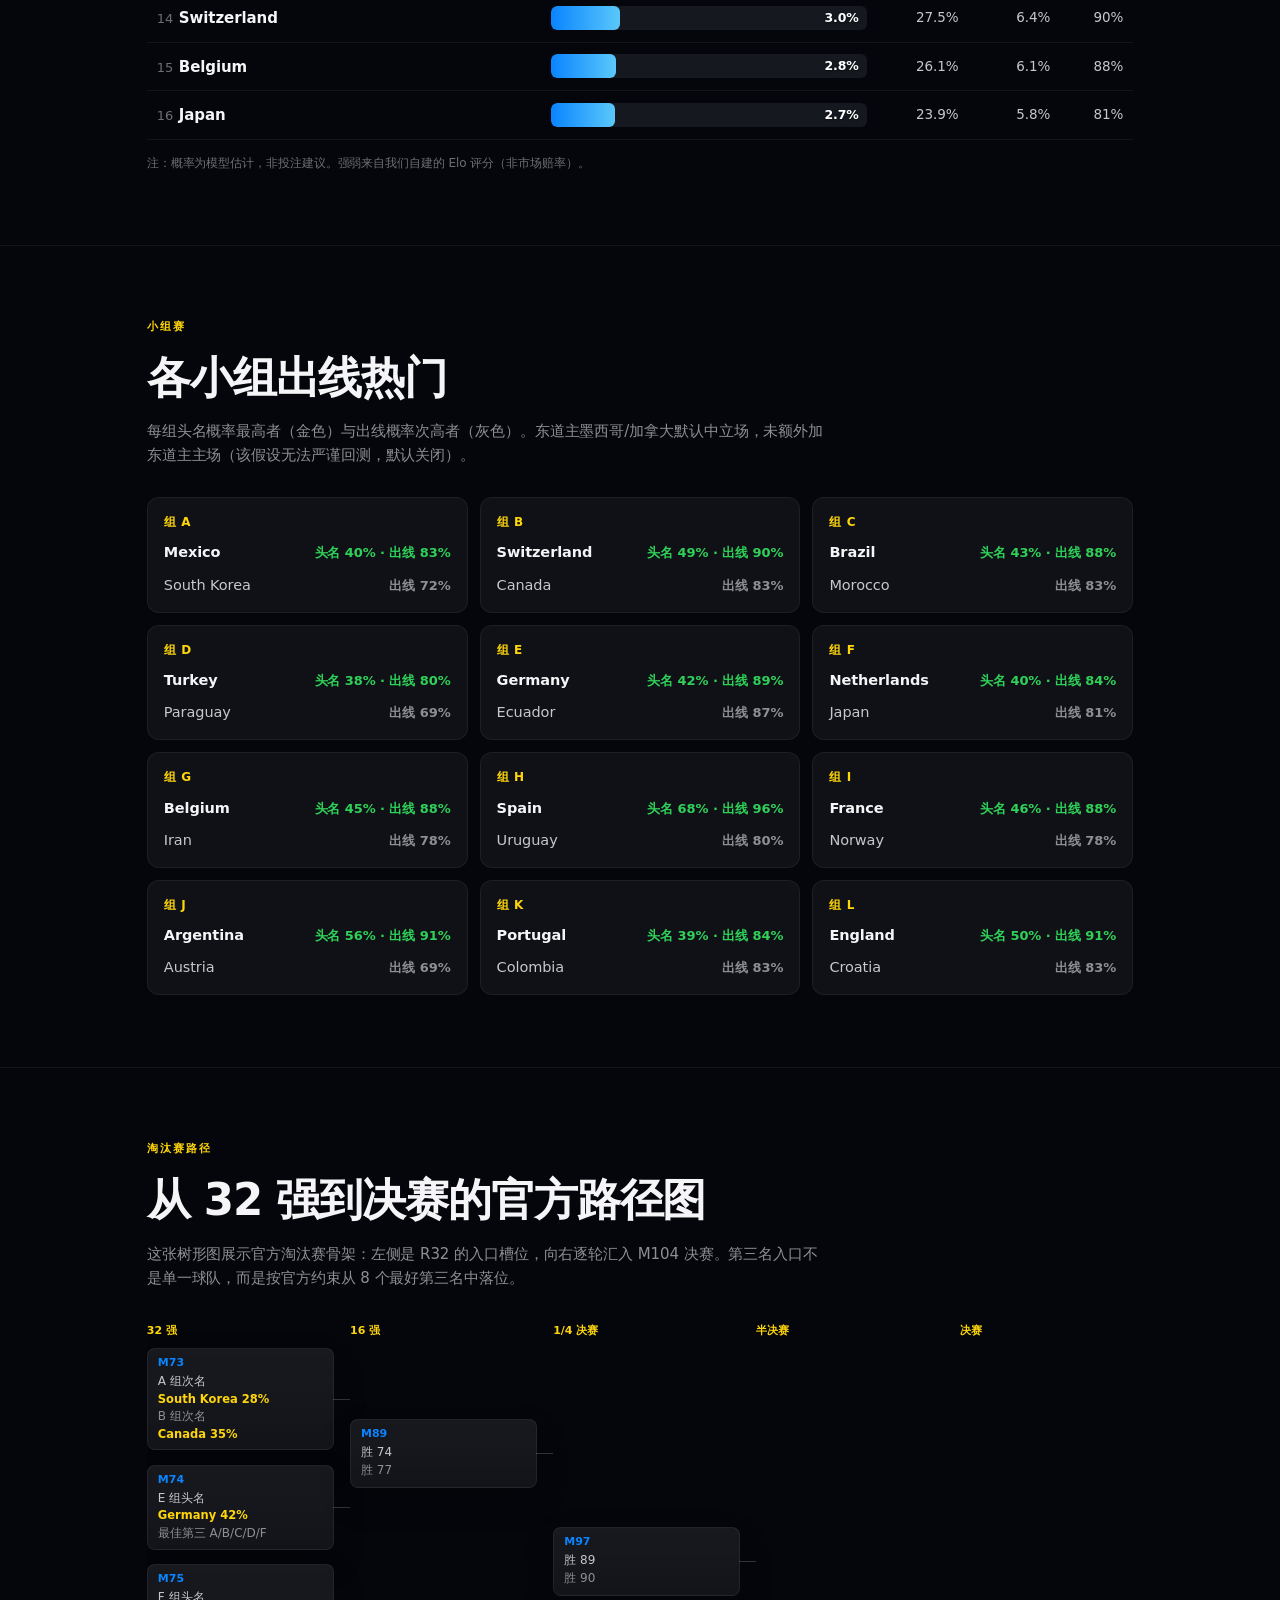
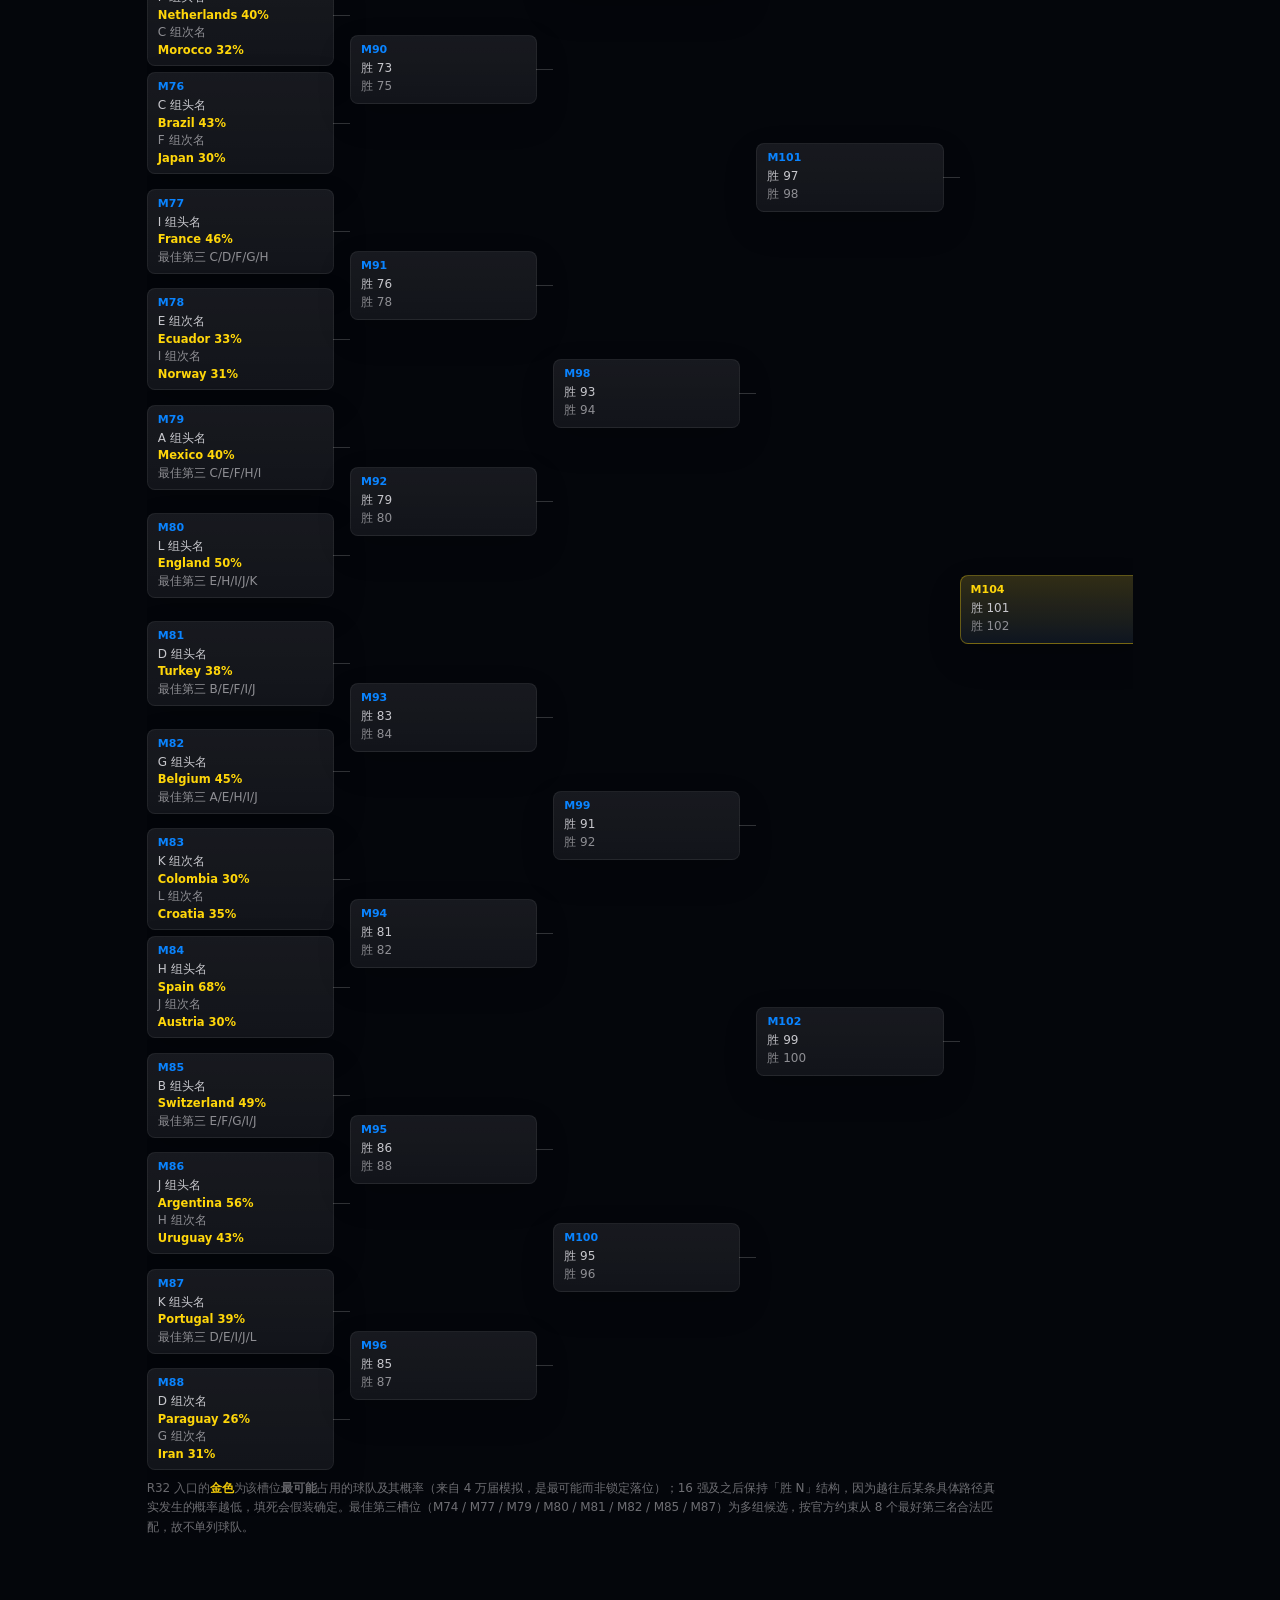
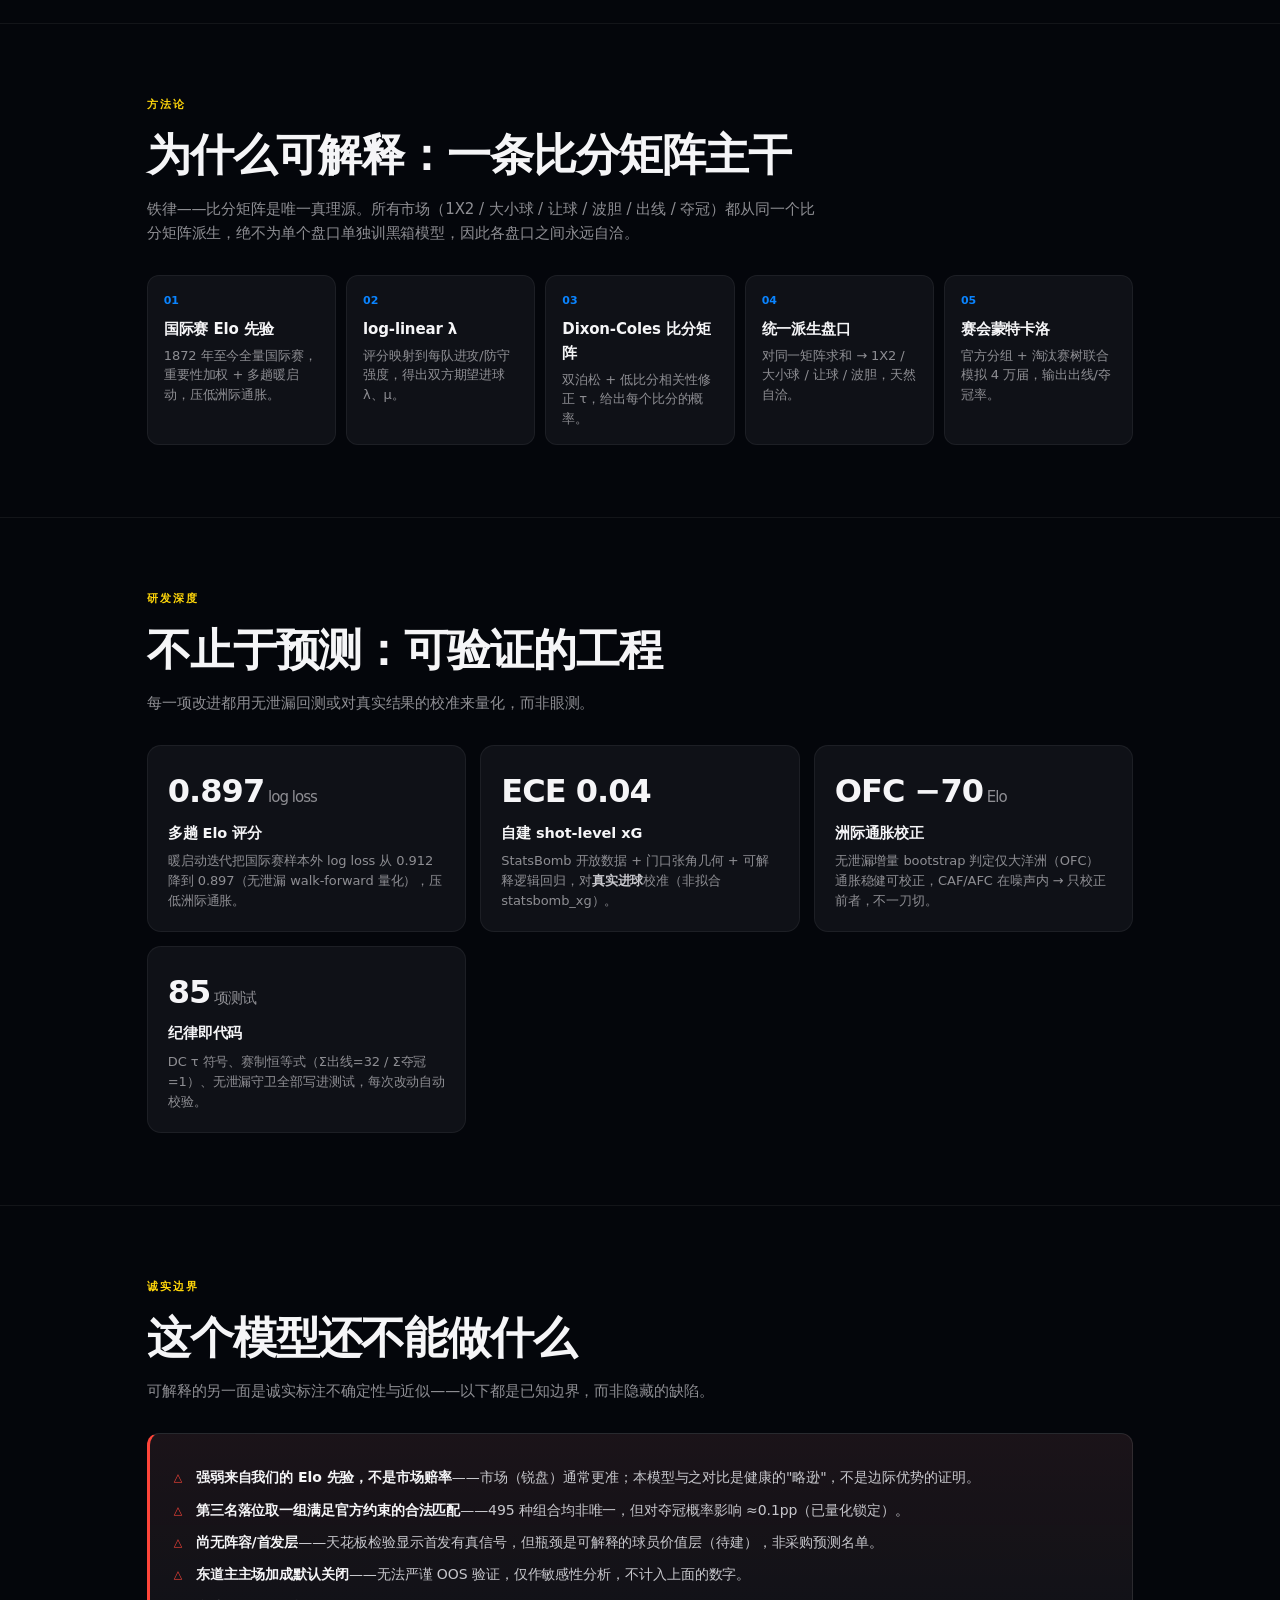
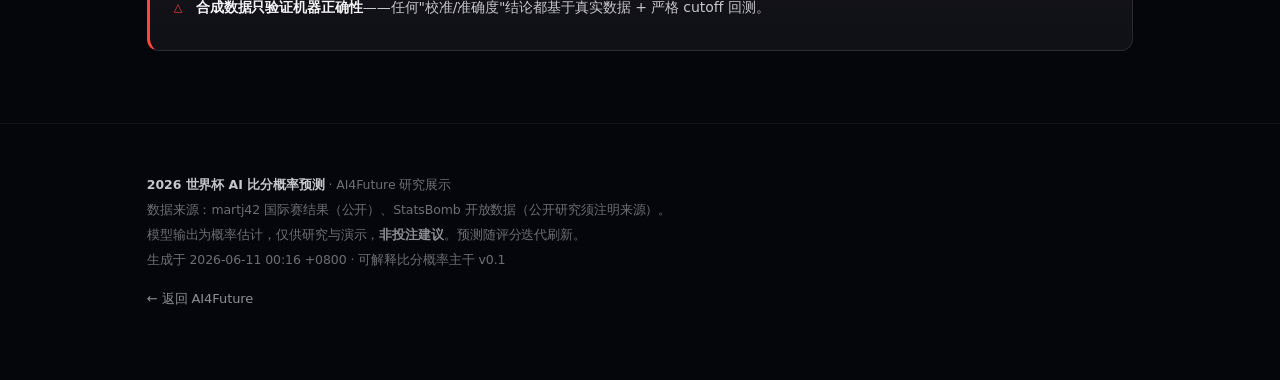
==== commit d4d3fcbd: "feat(portal): RedFootball 交互门户上线 — 球迷向改版 + 赤兔AI 赞助 + 引擎真实数据 + 服务器/GitHub 部署脚本" ====
--- a/site/index.html
+++ b/site/index.html
@@ -134,7 +134,7 @@
     <h1>2026 世界杯<br><span class="accent">AI 比分概率预测</span></h1>
     <p class="lead">一条<b style="color:var(--t1)">可解释</b>的预测主干，而非黑箱分类器：从国际赛 Elo 评分先验，到 Dixon‑Coles 比分矩阵，再由<b style="color:var(--t1)">同一个矩阵</b>统一派生所有盘口，最后对完整赛制做蒙特卡洛模拟。每个数字都能追溯到机理。</p>
     <div class="pills">
-      <span class="pill">📅 数据截至 <b>2026-06-04</b></span>
+      <span class="pill">📅 数据截至 <b>2026-06-10</b></span>
       <span class="pill">🌍 <b>48</b> 队 · 官方分组 A–L</span>
       <span class="pill">🎲 <b>40,000</b> 届模拟</span>
       <span class="pill">✅ <b>85</b> 项测试 / 无泄漏回测</span>
@@ -157,22 +157,22 @@
         <th>出线</th>
       </tr></thead>
       <tbody>
-<tr class="top1"><td class="team"><span class="rank">1</span><b>Spain</b></td><td class="bar-cell"><div class="bar gold"><i style="width:100.0%"></i><span>14.4%</span></div></td><td class="num hide-sm">46.6%</td><td class="num hide-sm">22.0%</td><td class="num">96%</td></tr>
-<tr class=""><td class="team"><span class="rank">2</span><b>Argentina</b></td><td class="bar-cell"><div class="bar"><i style="width:68.8%"></i><span>9.9%</span></div></td><td class="num hide-sm">39.7%</td><td class="num hide-sm">16.5%</td><td class="num">92%</td></tr>
-<tr class=""><td class="team"><span class="rank">3</span><b>France</b></td><td class="bar-cell"><div class="bar"><i style="width:62.6%"></i><span>9.0%</span></div></td><td class="num hide-sm">39.2%</td><td class="num hide-sm">14.8%</td><td class="num">90%</td></tr>
-<tr class=""><td class="team"><span class="rank">4</span><b>England</b></td><td class="bar-cell"><div class="bar"><i style="width:39.1%"></i><span>5.6%</span></div></td><td class="num hide-sm">33.4%</td><td class="num hide-sm">10.6%</td><td class="num">91%</td></tr>
-<tr class=""><td class="team"><span class="rank">5</span><b>Brazil</b></td><td class="bar-cell"><div class="bar"><i style="width:30.7%"></i><span>4.4%</span></div></td><td class="num hide-sm">29.0%</td><td class="num hide-sm">8.5%</td><td class="num">87%</td></tr>
-<tr class=""><td class="team"><span class="rank">6</span><b>Portugal</b></td><td class="bar-cell"><div class="bar"><i style="width:29.6%"></i><span>4.3%</span></div></td><td class="num hide-sm">27.9%</td><td class="num hide-sm">8.3%</td><td class="num">84%</td></tr>
-<tr class=""><td class="team"><span class="rank">7</span><b>Colombia</b></td><td class="bar-cell"><div class="bar"><i style="width:27.8%"></i><span>4.0%</span></div></td><td class="num hide-sm">27.5%</td><td class="num hide-sm">8.1%</td><td class="num">83%</td></tr>
-<tr class=""><td class="team"><span class="rank">8</span><b>Netherlands</b></td><td class="bar-cell"><div class="bar"><i style="width:27.2%"></i><span>3.9%</span></div></td><td class="num hide-sm">28.3%</td><td class="num hide-sm">7.6%</td><td class="num">85%</td></tr>
-<tr class=""><td class="team"><span class="rank">9</span><b>Germany</b></td><td class="bar-cell"><div class="bar"><i style="width:26.6%"></i><span>3.8%</span></div></td><td class="num hide-sm">28.2%</td><td class="num hide-sm">7.8%</td><td class="num">89%</td></tr>
-<tr class=""><td class="team"><span class="rank">10</span><b>Ecuador</b></td><td class="bar-cell"><div class="bar"><i style="width:24.0%"></i><span>3.5%</span></div></td><td class="num hide-sm">26.9%</td><td class="num hide-sm">7.2%</td><td class="num">88%</td></tr>
-<tr class=""><td class="team"><span class="rank">11</span><b>Switzerland</b></td><td class="bar-cell"><div class="bar"><i style="width:22.1%"></i><span>3.2%</span></div></td><td class="num hide-sm">28.2%</td><td class="num hide-sm">6.7%</td><td class="num">90%</td></tr>
-<tr class=""><td class="team"><span class="rank">12</span><b>Norway</b></td><td class="bar-cell"><div class="bar"><i style="width:22.1%"></i><span>3.2%</span></div></td><td class="num hide-sm">25.2%</td><td class="num hide-sm">6.7%</td><td class="num">78%</td></tr>
-<tr class=""><td class="team"><span class="rank">13</span><b>Morocco</b></td><td class="bar-cell"><div class="bar"><i style="width:20.0%"></i><span>2.9%</span></div></td><td class="num hide-sm">24.4%</td><td class="num hide-sm">6.1%</td><td class="num">83%</td></tr>
-<tr class=""><td class="team"><span class="rank">14</span><b>Turkey</b></td><td class="bar-cell"><div class="bar"><i style="width:20.0%"></i><span>2.9%</span></div></td><td class="num hide-sm">24.7%</td><td class="num hide-sm">6.0%</td><td class="num">79%</td></tr>
-<tr class=""><td class="team"><span class="rank">15</span><b>Japan</b></td><td class="bar-cell"><div class="bar"><i style="width:19.2%"></i><span>2.8%</span></div></td><td class="num hide-sm">23.8%</td><td class="num hide-sm">5.8%</td><td class="num">80%</td></tr>
-<tr class=""><td class="team"><span class="rank">16</span><b>Belgium</b></td><td class="bar-cell"><div class="bar"><i style="width:18.6%"></i><span>2.7%</span></div></td><td class="num hide-sm">25.4%</td><td class="num hide-sm">5.8%</td><td class="num">87%</td></tr>
+<tr class="top1"><td class="team"><span class="rank">1</span><b>Spain</b></td><td class="bar-cell"><div class="bar gold"><i style="width:100.0%"></i><span>13.6%</span></div></td><td class="num hide-sm">45.3%</td><td class="num hide-sm">21.2%</td><td class="num">96%</td></tr>
+<tr class=""><td class="team"><span class="rank">2</span><b>Argentina</b></td><td class="bar-cell"><div class="bar"><i style="width:74.4%"></i><span>10.1%</span></div></td><td class="num hide-sm">39.8%</td><td class="num hide-sm">16.6%</td><td class="num">91%</td></tr>
+<tr class=""><td class="team"><span class="rank">3</span><b>France</b></td><td class="bar-cell"><div class="bar"><i style="width:56.2%"></i><span>7.6%</span></div></td><td class="num hide-sm">36.5%</td><td class="num hide-sm">13.2%</td><td class="num">88%</td></tr>
+<tr class=""><td class="team"><span class="rank">4</span><b>England</b></td><td class="bar-cell"><div class="bar"><i style="width:41.7%"></i><span>5.7%</span></div></td><td class="num hide-sm">33.2%</td><td class="num hide-sm">10.6%</td><td class="num">91%</td></tr>
+<tr class=""><td class="team"><span class="rank">5</span><b>Brazil</b></td><td class="bar-cell"><div class="bar"><i style="width:34.6%"></i><span>4.7%</span></div></td><td class="num hide-sm">29.7%</td><td class="num hide-sm">8.9%</td><td class="num">88%</td></tr>
+<tr class=""><td class="team"><span class="rank">6</span><b>Colombia</b></td><td class="bar-cell"><div class="bar"><i style="width:31.0%"></i><span>4.2%</span></div></td><td class="num hide-sm">28.1%</td><td class="num hide-sm">8.4%</td><td class="num">83%</td></tr>
+<tr class=""><td class="team"><span class="rank">7</span><b>Portugal</b></td><td class="bar-cell"><div class="bar"><i style="width:31.0%"></i><span>4.2%</span></div></td><td class="num hide-sm">28.1%</td><td class="num hide-sm">8.3%</td><td class="num">84%</td></tr>
+<tr class=""><td class="team"><span class="rank">8</span><b>Germany</b></td><td class="bar-cell"><div class="bar"><i style="width:30.1%"></i><span>4.1%</span></div></td><td class="num hide-sm">28.9%</td><td class="num hide-sm">8.2%</td><td class="num">89%</td></tr>
+<tr class=""><td class="team"><span class="rank">9</span><b>Ecuador</b></td><td class="bar-cell"><div class="bar"><i style="width:26.5%"></i><span>3.6%</span></div></td><td class="num hide-sm">27.1%</td><td class="num hide-sm">7.4%</td><td class="num">87%</td></tr>
+<tr class=""><td class="team"><span class="rank">10</span><b>Netherlands</b></td><td class="bar-cell"><div class="bar"><i style="width:25.5%"></i><span>3.5%</span></div></td><td class="num hide-sm">26.5%</td><td class="num hide-sm">6.9%</td><td class="num">84%</td></tr>
+<tr class=""><td class="team"><span class="rank">11</span><b>Norway</b></td><td class="bar-cell"><div class="bar"><i style="width:23.7%"></i><span>3.2%</span></div></td><td class="num hide-sm">24.6%</td><td class="num hide-sm">6.5%</td><td class="num">78%</td></tr>
+<tr class=""><td class="team"><span class="rank">12</span><b>Turkey</b></td><td class="bar-cell"><div class="bar"><i style="width:22.8%"></i><span>3.1%</span></div></td><td class="num hide-sm">25.2%</td><td class="num hide-sm">6.3%</td><td class="num">80%</td></tr>
+<tr class=""><td class="team"><span class="rank">13</span><b>Morocco</b></td><td class="bar-cell"><div class="bar"><i style="width:21.9%"></i><span>3.0%</span></div></td><td class="num hide-sm">24.7%</td><td class="num hide-sm">6.2%</td><td class="num">83%</td></tr>
+<tr class=""><td class="team"><span class="rank">14</span><b>Switzerland</b></td><td class="bar-cell"><div class="bar"><i style="width:21.9%"></i><span>3.0%</span></div></td><td class="num hide-sm">27.5%</td><td class="num hide-sm">6.4%</td><td class="num">90%</td></tr>
+<tr class=""><td class="team"><span class="rank">15</span><b>Belgium</b></td><td class="bar-cell"><div class="bar"><i style="width:20.6%"></i><span>2.8%</span></div></td><td class="num hide-sm">26.1%</td><td class="num hide-sm">6.1%</td><td class="num">88%</td></tr>
+<tr class=""><td class="team"><span class="rank">16</span><b>Japan</b></td><td class="bar-cell"><div class="bar"><i style="width:20.2%"></i><span>2.7%</span></div></td><td class="num hide-sm">23.9%</td><td class="num hide-sm">5.8%</td><td class="num">81%</td></tr>
 </tbody>
     </table>
     <p class="dim" style="font-size:12px;margin-top:14px">注：概率为模型估计，非投注建议。强弱来自我们自建的 Elo 评分（非市场赔率）。</p>
@@ -185,18 +185,18 @@
     <h2 class="sec-h">各小组出线热门</h2>
     <p class="sec-sub">每组头名概率最高者（金色）与出线概率次高者（灰色）。东道主墨西哥/加拿大默认中立场，未额外加东道主主场（该假设无法严谨回测，默认关闭）。</p>
     <div class="grid">
-<div class="gcard"><div class="gl">组 A</div><div class="row"><span class="nm">Mexico</span><span class="pc">头名 39% · 出线 83%</span></div><div class="row second"><span class="nm">South Korea</span><span class="pc">出线 73%</span></div></div>
-<div class="gcard"><div class="gl">组 B</div><div class="row"><span class="nm">Switzerland</span><span class="pc">头名 49% · 出线 90%</span></div><div class="row second"><span class="nm">Canada</span><span class="pc">出线 84%</span></div></div>
-<div class="gcard"><div class="gl">组 C</div><div class="row"><span class="nm">Brazil</span><span class="pc">头名 43% · 出线 87%</span></div><div class="row second"><span class="nm">Morocco</span><span class="pc">出线 83%</span></div></div>
-<div class="gcard"><div class="gl">组 D</div><div class="row"><span class="nm">Turkey</span><span class="pc">头名 37% · 出线 79%</span></div><div class="row second"><span class="nm">Paraguay</span><span class="pc">出线 69%</span></div></div>
-<div class="gcard"><div class="gl">组 E</div><div class="row"><span class="nm">Germany</span><span class="pc">头名 42% · 出线 89%</span></div><div class="row second"><span class="nm">Ecuador</span><span class="pc">出线 88%</span></div></div>
-<div class="gcard"><div class="gl">组 F</div><div class="row"><span class="nm">Netherlands</span><span class="pc">头名 41% · 出线 85%</span></div><div class="row second"><span class="nm">Japan</span><span class="pc">出线 80%</span></div></div>
-<div class="gcard"><div class="gl">组 G</div><div class="row"><span class="nm">Belgium</span><span class="pc">头名 44% · 出线 87%</span></div><div class="row second"><span class="nm">Iran</span><span class="pc">出线 77%</span></div></div>
-<div class="gcard"><div class="gl">组 H</div><div class="row"><span class="nm">Spain</span><span class="pc">头名 68% · 出线 96%</span></div><div class="row second"><span class="nm">Uruguay</span><span class="pc">出线 79%</span></div></div>
-<div class="gcard"><div class="gl">组 I</div><div class="row"><span class="nm">France</span><span class="pc">头名 49% · 出线 90%</span></div><div class="row second"><span class="nm">Norway</span><span class="pc">出线 78%</span></div></div>
-<div class="gcard"><div class="gl">组 J</div><div class="row"><span class="nm">Argentina</span><span class="pc">头名 57% · 出线 92%</span></div><div class="row second"><span class="nm">Austria</span><span class="pc">出线 70%</span></div></div>
+<div class="gcard"><div class="gl">组 A</div><div class="row"><span class="nm">Mexico</span><span class="pc">头名 40% · 出线 83%</span></div><div class="row second"><span class="nm">South Korea</span><span class="pc">出线 72%</span></div></div>
+<div class="gcard"><div class="gl">组 B</div><div class="row"><span class="nm">Switzerland</span><span class="pc">头名 49% · 出线 90%</span></div><div class="row second"><span class="nm">Canada</span><span class="pc">出线 83%</span></div></div>
+<div class="gcard"><div class="gl">组 C</div><div class="row"><span class="nm">Brazil</span><span class="pc">头名 43% · 出线 88%</span></div><div class="row second"><span class="nm">Morocco</span><span class="pc">出线 83%</span></div></div>
+<div class="gcard"><div class="gl">组 D</div><div class="row"><span class="nm">Turkey</span><span class="pc">头名 38% · 出线 80%</span></div><div class="row second"><span class="nm">Paraguay</span><span class="pc">出线 69%</span></div></div>
+<div class="gcard"><div class="gl">组 E</div><div class="row"><span class="nm">Germany</span><span class="pc">头名 42% · 出线 89%</span></div><div class="row second"><span class="nm">Ecuador</span><span class="pc">出线 87%</span></div></div>
+<div class="gcard"><div class="gl">组 F</div><div class="row"><span class="nm">Netherlands</span><span class="pc">头名 40% · 出线 84%</span></div><div class="row second"><span class="nm">Japan</span><span class="pc">出线 81%</span></div></div>
+<div class="gcard"><div class="gl">组 G</div><div class="row"><span class="nm">Belgium</span><span class="pc">头名 45% · 出线 88%</span></div><div class="row second"><span class="nm">Iran</span><span class="pc">出线 78%</span></div></div>
+<div class="gcard"><div class="gl">组 H</div><div class="row"><span class="nm">Spain</span><span class="pc">头名 68% · 出线 96%</span></div><div class="row second"><span class="nm">Uruguay</span><span class="pc">出线 80%</span></div></div>
+<div class="gcard"><div class="gl">组 I</div><div class="row"><span class="nm">France</span><span class="pc">头名 46% · 出线 88%</span></div><div class="row second"><span class="nm">Norway</span><span class="pc">出线 78%</span></div></div>
+<div class="gcard"><div class="gl">组 J</div><div class="row"><span class="nm">Argentina</span><span class="pc">头名 56% · 出线 91%</span></div><div class="row second"><span class="nm">Austria</span><span class="pc">出线 69%</span></div></div>
 <div class="gcard"><div class="gl">组 K</div><div class="row"><span class="nm">Portugal</span><span class="pc">头名 39% · 出线 84%</span></div><div class="row second"><span class="nm">Colombia</span><span class="pc">出线 83%</span></div></div>
-<div class="gcard"><div class="gl">组 L</div><div class="row"><span class="nm">England</span><span class="pc">头名 50% · 出线 91%</span></div><div class="row second"><span class="nm">Croatia</span><span class="pc">出线 82%</span></div></div>
+<div class="gcard"><div class="gl">组 L</div><div class="row"><span class="nm">England</span><span class="pc">头名 50% · 出线 91%</span></div><div class="row second"><span class="nm">Croatia</span><span class="pc">出线 83%</span></div></div>
 </div>
   </div>
 </section>
@@ -207,7 +207,7 @@
     <h2 class="sec-h">从 32 强到决赛的官方路径图</h2>
     <p class="sec-sub">这张树形图展示官方淘汰赛骨架：左侧是 R32 的入口槽位，向右逐轮汇入 M104 决赛。第三名入口不是单一球队，而是按官方约束从 8 个最好第三名中落位。</p>
     <div class="path-shell">
-<div class="bracket" role="img" aria-label="2026 世界杯官方淘汰赛树形路径图"><div class="br-round"><div class="br-title">32 强</div><div class="br-lane"><article class="match-card" style="--row:1;--span:1" aria-label="M73"><div class="mno">M73</div><div class="slot">A 组次名<span class="pick">South Korea 28%</span></div><div class="slot">B 组次名<span class="pick">Canada 35%</span></div></article><article class="match-card" style="--row:2;--span:1" aria-label="M74"><div class="mno">M74</div><div class="slot">E 组头名<span class="pick">Germany 42%</span></div><div class="slot">最佳第三 A/B/C/D/F</div></article><article class="match-card" style="--row:3;--span:1" aria-label="M75"><div class="mno">M75</div><div class="slot">F 组头名<span class="pick">Netherlands 41%</span></div><div class="slot">C 组次名<span class="pick">Morocco 32%</span></div></article><article class="match-card" style="--row:4;--span:1" aria-label="M76"><div class="mno">M76</div><div class="slot">C 组头名<span class="pick">Brazil 43%</span></div><div class="slot">F 组次名<span class="pick">Japan 30%</span></div></article><article class="match-card" style="--row:5;--span:1" aria-label="M77"><div class="mno">M77</div><div class="slot">I 组头名<span class="pick">France 49%</span></div><div class="slot">最佳第三 C/D/F/G/H</div></article><article class="match-card" style="--row:6;--span:1" aria-label="M78"><div class="mno">M78</div><div class="slot">E 组次名<span class="pick">Ecuador 33%</span></div><div class="slot">I 组次名<span class="pick">Norway 32%</span></div></article><article class="match-card" style="--row:7;--span:1" aria-label="M79"><div class="mno">M79</div><div class="slot">A 组头名<span class="pick">Mexico 39%</span></div><div class="slot">最佳第三 C/E/F/H/I</div></article><article class="match-card" style="--row:8;--span:1" aria-label="M80"><div class="mno">M80</div><div class="slot">L 组头名<span class="pick">England 50%</span></div><div class="slot">最佳第三 E/H/I/J/K</div></article><article class="match-card" style="--row:9;--span:1" aria-label="M81"><div class="mno">M81</div><div class="slot">D 组头名<span class="pick">Turkey 37%</span></div><div class="slot">最佳第三 B/E/F/I/J</div></article><article class="match-card" style="--row:10;--span:1" aria-label="M82"><div class="mno">M82</div><div class="slot">G 组头名<span class="pick">Belgium 44%</span></div><div class="slot">最佳第三 A/E/H/I/J</div></article><article class="match-card" style="--row:11;--span:1" aria-label="M83"><div class="mno">M83</div><div class="slot">K 组次名<span class="pick">Colombia 30%</span></div><div class="slot">L 组次名<span class="pick">Croatia 35%</span></div></article><article class="match-card" style="--row:12;--span:1" aria-label="M84"><div class="mno">M84</div><div class="slot">H 组头名<span class="pick">Spain 68%</span></div><div class="slot">J 组次名<span class="pick">Austria 31%</span></div></article><article class="match-card" style="--row:13;--span:1" aria-label="M85"><div class="mno">M85</div><div class="slot">B 组头名<span class="pick">Switzerland 49%</span></div><div class="slot">最佳第三 E/F/G/I/J</div></article><article class="match-card" style="--row:14;--span:1" aria-label="M86"><div class="mno">M86</div><div class="slot">J 组头名<span class="pick">Argentina 57%</span></div><div class="slot">H 组次名<span class="pick">Uruguay 41%</span></div></article><article class="match-card" style="--row:15;--span:1" aria-label="M87"><div class="mno">M87</div><div class="slot">K 组头名<span class="pick">Portugal 39%</span></div><div class="slot">最佳第三 D/E/I/J/L</div></article><article class="match-card" style="--row:16;--span:1" aria-label="M88"><div class="mno">M88</div><div class="slot">D 组次名<span class="pick">Paraguay 26%</span></div><div class="slot">G 组次名<span class="pick">Iran 31%</span></div></article></div></div><div class="br-round"><div class="br-title">16 强</div><div class="br-lane"><article class="match-card" style="--row:1;--span:2" aria-label="M89"><div class="mno">M89</div><div class="slot">胜 74</div><div class="slot">胜 77</div></article><article class="match-card" style="--row:3;--span:2" aria-label="M90"><div class="mno">M90</div><div class="slot">胜 73</div><div class="slot">胜 75</div></article><article class="match-card" style="--row:5;--span:2" aria-label="M91"><div class="mno">M91</div><div class="slot">胜 76</div><div class="slot">胜 78</div></article><article class="match-card" style="--row:7;--span:2" aria-label="M92"><div class="mno">M92</div><div class="slot">胜 79</div><div class="slot">胜 80</div></article><article class="match-card" style="--row:9;--span:2" aria-label="M93"><div class="mno">M93</div><div class="slot">胜 83</div><div class="slot">胜 84</div></article><article class="match-card" style="--row:11;--span:2" aria-label="M94"><div class="mno">M94</div><div class="slot">胜 81</div><div class="slot">胜 82</div></article><article class="match-card" style="--row:13;--span:2" aria-label="M95"><div class="mno">M95</div><div class="slot">胜 86</div><div class="slot">胜 88</div></article><article class="match-card" style="--row:15;--span:2" aria-label="M96"><div class="mno">M96</div><div class="slot">胜 85</div><div class="slot">胜 87</div></article></div></div><div class="br-round"><div class="br-title">1/4 决赛</div><div class="br-lane"><article class="match-card" style="--row:1;--span:4" aria-label="M97"><div class="mno">M97</div><div class="slot">胜 89</div><div class="slot">胜 90</div></article><article class="match-card" style="--row:5;--span:4" aria-label="M98"><div class="mno">M98</div><div class="slot">胜 93</div><div class="slot">胜 94</div></article><article class="match-card" style="--row:9;--span:4" aria-label="M99"><div class="mno">M99</div><div class="slot">胜 91</div><div class="slot">胜 92</div></article><article class="match-card" style="--row:13;--span:4" aria-label="M100"><div class="mno">M100</div><div class="slot">胜 95</div><div class="slot">胜 96</div></article></div></div><div class="br-round"><div class="br-title">半决赛</div><div class="br-lane"><article class="match-card" style="--row:1;--span:8" aria-label="M101"><div class="mno">M101</div><div class="slot">胜 97</div><div class="slot">胜 98</div></article><article class="match-card" style="--row:9;--span:8" aria-label="M102"><div class="mno">M102</div><div class="slot">胜 99</div><div class="slot">胜 100</div></article></div></div><div class="br-round"><div class="br-title">决赛</div><div class="br-lane"><article class="match-card final-match" style="--row:1;--span:16" aria-label="M104"><div class="mno">M104</div><div class="slot">胜 101</div><div class="slot">胜 102</div></article></div></div></div><p class="dim path-note">R32 入口的<b style="color:var(--gold)">金色</b>为该槽位<b>最可能</b>占用的球队及其概率（来自 4 万届模拟，是最可能而非锁定落位）；16 强及之后保持「胜 N」结构，因为越往后某条具体路径真实发生的概率越低，填死会假装确定。最佳第三槽位（M74 / M77 / M79 / M80 / M81 / M82 / M85 / M87）为多组候选，按官方约束从 8 个最好第三名合法匹配，故不单列球队。</p>
+<div class="bracket" role="img" aria-label="2026 世界杯官方淘汰赛树形路径图"><div class="br-round"><div class="br-title">32 强</div><div class="br-lane"><article class="match-card" style="--row:1;--span:1" aria-label="M73"><div class="mno">M73</div><div class="slot">A 组次名<span class="pick">South Korea 28%</span></div><div class="slot">B 组次名<span class="pick">Canada 35%</span></div></article><article class="match-card" style="--row:2;--span:1" aria-label="M74"><div class="mno">M74</div><div class="slot">E 组头名<span class="pick">Germany 42%</span></div><div class="slot">最佳第三 A/B/C/D/F</div></article><article class="match-card" style="--row:3;--span:1" aria-label="M75"><div class="mno">M75</div><div class="slot">F 组头名<span class="pick">Netherlands 40%</span></div><div class="slot">C 组次名<span class="pick">Morocco 32%</span></div></article><article class="match-card" style="--row:4;--span:1" aria-label="M76"><div class="mno">M76</div><div class="slot">C 组头名<span class="pick">Brazil 43%</span></div><div class="slot">F 组次名<span class="pick">Japan 30%</span></div></article><article class="match-card" style="--row:5;--span:1" aria-label="M77"><div class="mno">M77</div><div class="slot">I 组头名<span class="pick">France 46%</span></div><div class="slot">最佳第三 C/D/F/G/H</div></article><article class="match-card" style="--row:6;--span:1" aria-label="M78"><div class="mno">M78</div><div class="slot">E 组次名<span class="pick">Ecuador 33%</span></div><div class="slot">I 组次名<span class="pick">Norway 31%</span></div></article><article class="match-card" style="--row:7;--span:1" aria-label="M79"><div class="mno">M79</div><div class="slot">A 组头名<span class="pick">Mexico 40%</span></div><div class="slot">最佳第三 C/E/F/H/I</div></article><article class="match-card" style="--row:8;--span:1" aria-label="M80"><div class="mno">M80</div><div class="slot">L 组头名<span class="pick">England 50%</span></div><div class="slot">最佳第三 E/H/I/J/K</div></article><article class="match-card" style="--row:9;--span:1" aria-label="M81"><div class="mno">M81</div><div class="slot">D 组头名<span class="pick">Turkey 38%</span></div><div class="slot">最佳第三 B/E/F/I/J</div></article><article class="match-card" style="--row:10;--span:1" aria-label="M82"><div class="mno">M82</div><div class="slot">G 组头名<span class="pick">Belgium 45%</span></div><div class="slot">最佳第三 A/E/H/I/J</div></article><article class="match-card" style="--row:11;--span:1" aria-label="M83"><div class="mno">M83</div><div class="slot">K 组次名<span class="pick">Colombia 30%</span></div><div class="slot">L 组次名<span class="pick">Croatia 35%</span></div></article><article class="match-card" style="--row:12;--span:1" aria-label="M84"><div class="mno">M84</div><div class="slot">H 组头名<span class="pick">Spain 68%</span></div><div class="slot">J 组次名<span class="pick">Austria 30%</span></div></article><article class="match-card" style="--row:13;--span:1" aria-label="M85"><div class="mno">M85</div><div class="slot">B 组头名<span class="pick">Switzerland 49%</span></div><div class="slot">最佳第三 E/F/G/I/J</div></article><article class="match-card" style="--row:14;--span:1" aria-label="M86"><div class="mno">M86</div><div class="slot">J 组头名<span class="pick">Argentina 56%</span></div><div class="slot">H 组次名<span class="pick">Uruguay 43%</span></div></article><article class="match-card" style="--row:15;--span:1" aria-label="M87"><div class="mno">M87</div><div class="slot">K 组头名<span class="pick">Portugal 39%</span></div><div class="slot">最佳第三 D/E/I/J/L</div></article><article class="match-card" style="--row:16;--span:1" aria-label="M88"><div class="mno">M88</div><div class="slot">D 组次名<span class="pick">Paraguay 26%</span></div><div class="slot">G 组次名<span class="pick">Iran 31%</span></div></article></div></div><div class="br-round"><div class="br-title">16 强</div><div class="br-lane"><article class="match-card" style="--row:1;--span:2" aria-label="M89"><div class="mno">M89</div><div class="slot">胜 74</div><div class="slot">胜 77</div></article><article class="match-card" style="--row:3;--span:2" aria-label="M90"><div class="mno">M90</div><div class="slot">胜 73</div><div class="slot">胜 75</div></article><article class="match-card" style="--row:5;--span:2" aria-label="M91"><div class="mno">M91</div><div class="slot">胜 76</div><div class="slot">胜 78</div></article><article class="match-card" style="--row:7;--span:2" aria-label="M92"><div class="mno">M92</div><div class="slot">胜 79</div><div class="slot">胜 80</div></article><article class="match-card" style="--row:9;--span:2" aria-label="M93"><div class="mno">M93</div><div class="slot">胜 83</div><div class="slot">胜 84</div></article><article class="match-card" style="--row:11;--span:2" aria-label="M94"><div class="mno">M94</div><div class="slot">胜 81</div><div class="slot">胜 82</div></article><article class="match-card" style="--row:13;--span:2" aria-label="M95"><div class="mno">M95</div><div class="slot">胜 86</div><div class="slot">胜 88</div></article><article class="match-card" style="--row:15;--span:2" aria-label="M96"><div class="mno">M96</div><div class="slot">胜 85</div><div class="slot">胜 87</div></article></div></div><div class="br-round"><div class="br-title">1/4 决赛</div><div class="br-lane"><article class="match-card" style="--row:1;--span:4" aria-label="M97"><div class="mno">M97</div><div class="slot">胜 89</div><div class="slot">胜 90</div></article><article class="match-card" style="--row:5;--span:4" aria-label="M98"><div class="mno">M98</div><div class="slot">胜 93</div><div class="slot">胜 94</div></article><article class="match-card" style="--row:9;--span:4" aria-label="M99"><div class="mno">M99</div><div class="slot">胜 91</div><div class="slot">胜 92</div></article><article class="match-card" style="--row:13;--span:4" aria-label="M100"><div class="mno">M100</div><div class="slot">胜 95</div><div class="slot">胜 96</div></article></div></div><div class="br-round"><div class="br-title">半决赛</div><div class="br-lane"><article class="match-card" style="--row:1;--span:8" aria-label="M101"><div class="mno">M101</div><div class="slot">胜 97</div><div class="slot">胜 98</div></article><article class="match-card" style="--row:9;--span:8" aria-label="M102"><div class="mno">M102</div><div class="slot">胜 99</div><div class="slot">胜 100</div></article></div></div><div class="br-round"><div class="br-title">决赛</div><div class="br-lane"><article class="match-card final-match" style="--row:1;--span:16" aria-label="M104"><div class="mno">M104</div><div class="slot">胜 101</div><div class="slot">胜 102</div></article></div></div></div><p class="dim path-note">R32 入口的<b style="color:var(--gold)">金色</b>为该槽位<b>最可能</b>占用的球队及其概率（来自 4 万届模拟，是最可能而非锁定落位）；16 强及之后保持「胜 N」结构，因为越往后某条具体路径真实发生的概率越低，填死会假装确定。最佳第三槽位（M74 / M77 / M79 / M80 / M81 / M82 / M85 / M87）为多组候选，按官方约束从 8 个最好第三名合法匹配，故不单列球队。</p>
     </div>
   </div>
 </section>
@@ -261,7 +261,7 @@
     <div><b style="color:var(--t2)">2026 世界杯 AI 比分概率预测</b> · AI4Future 研究展示</div>
     <div>数据来源：martj42 国际赛结果（公开）、StatsBomb 开放数据（公开研究须注明来源）。</div>
     <div>模型输出为概率估计，仅供研究与演示，<b style="color:var(--t3)">非投注建议</b>。预测随评分迭代刷新。</div>
-    <div class="dim">生成于 2026-06-05 15:18 +0800 · 可解释比分概率主干 v0.1</div>
+    <div class="dim">生成于 2026-06-11 00:16 +0800 · 可解释比分概率主干 v0.1</div>
     <a class="back" href="/AI4Future/">← 返回 AI4Future</a>
   </div>
 </footer>
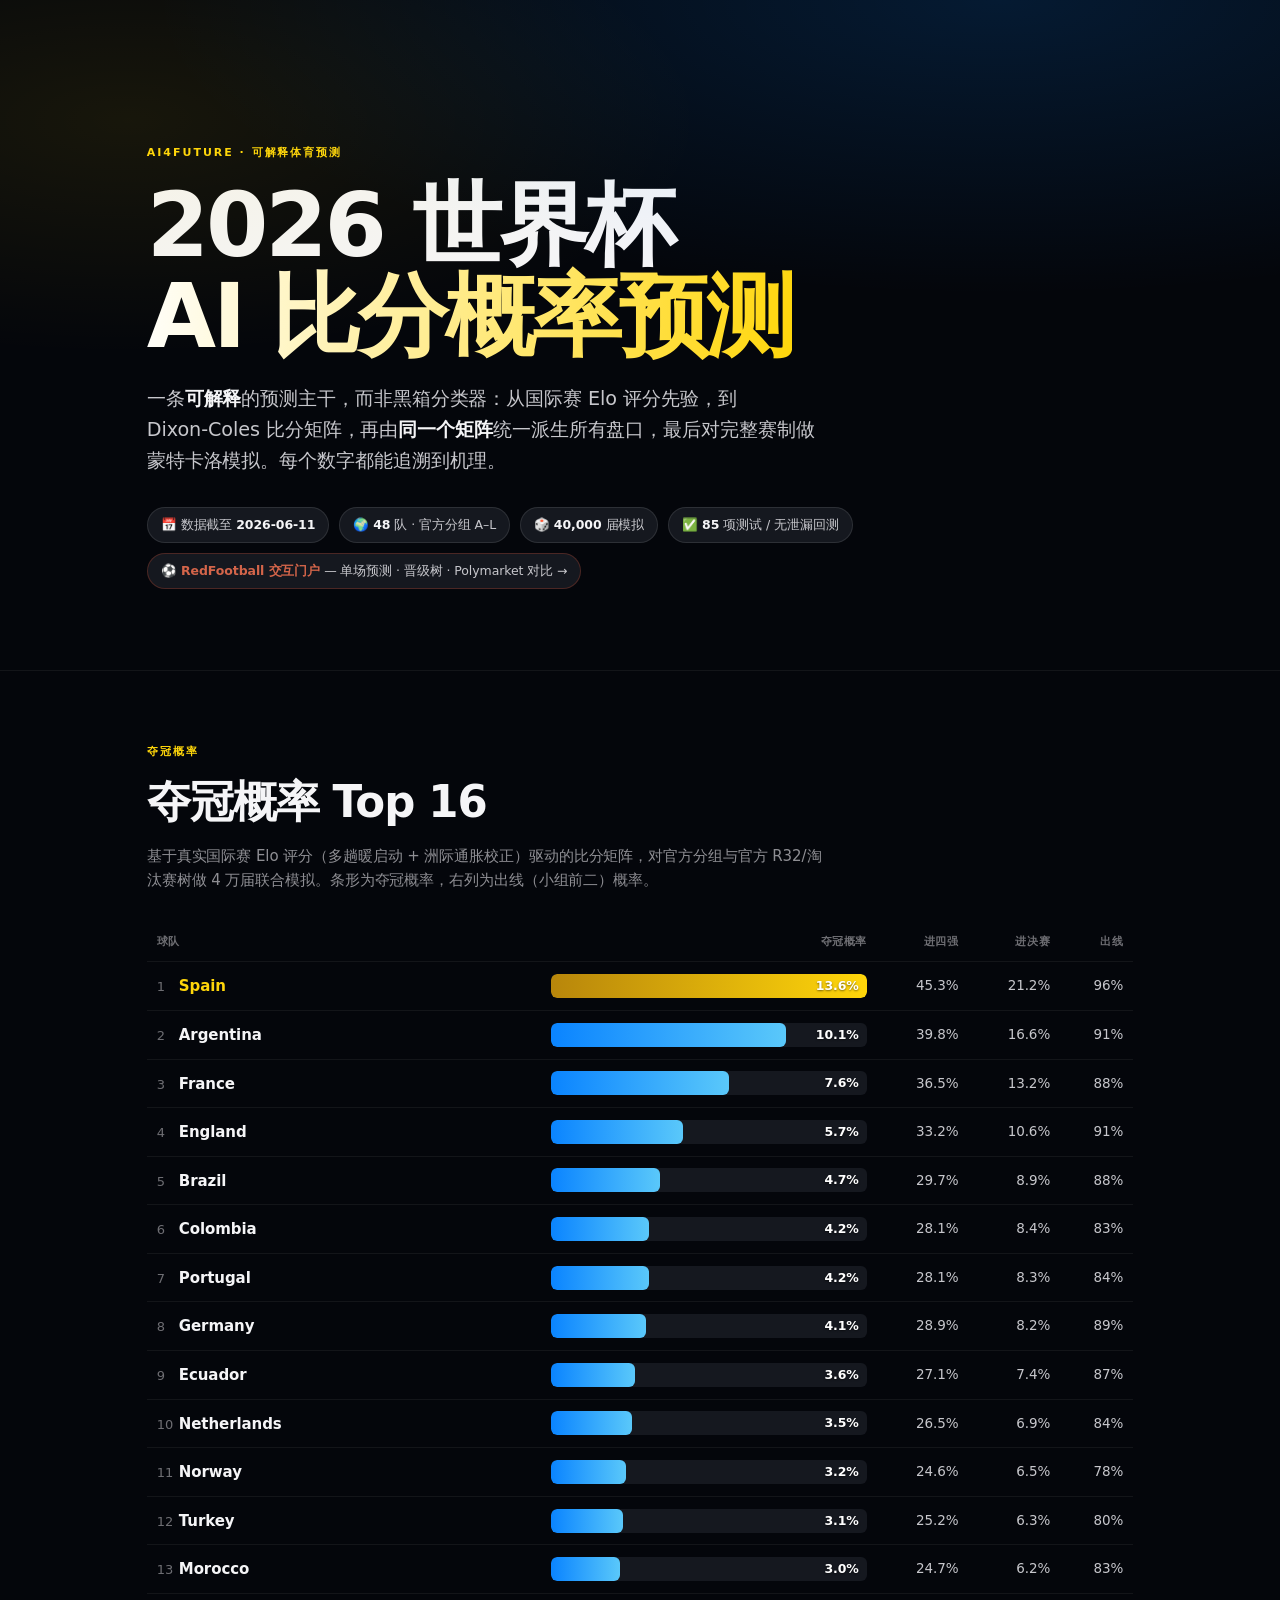
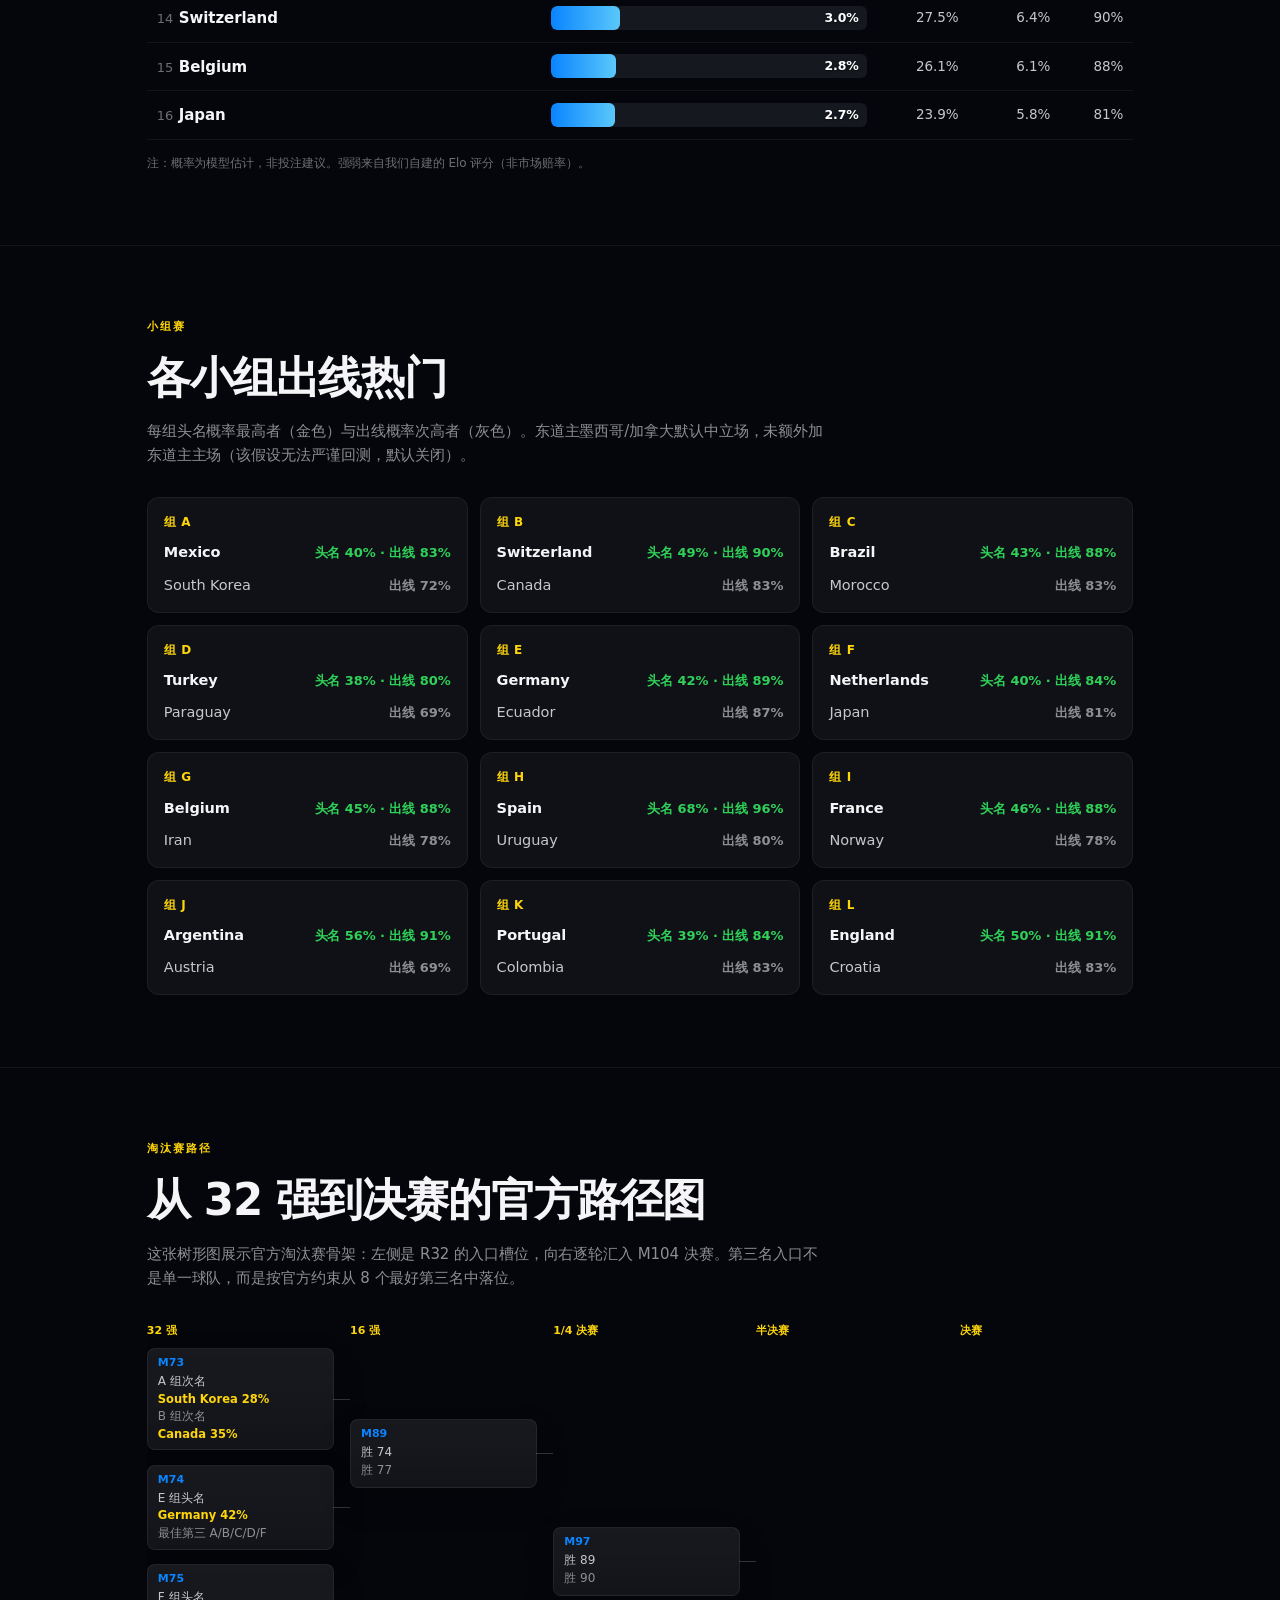
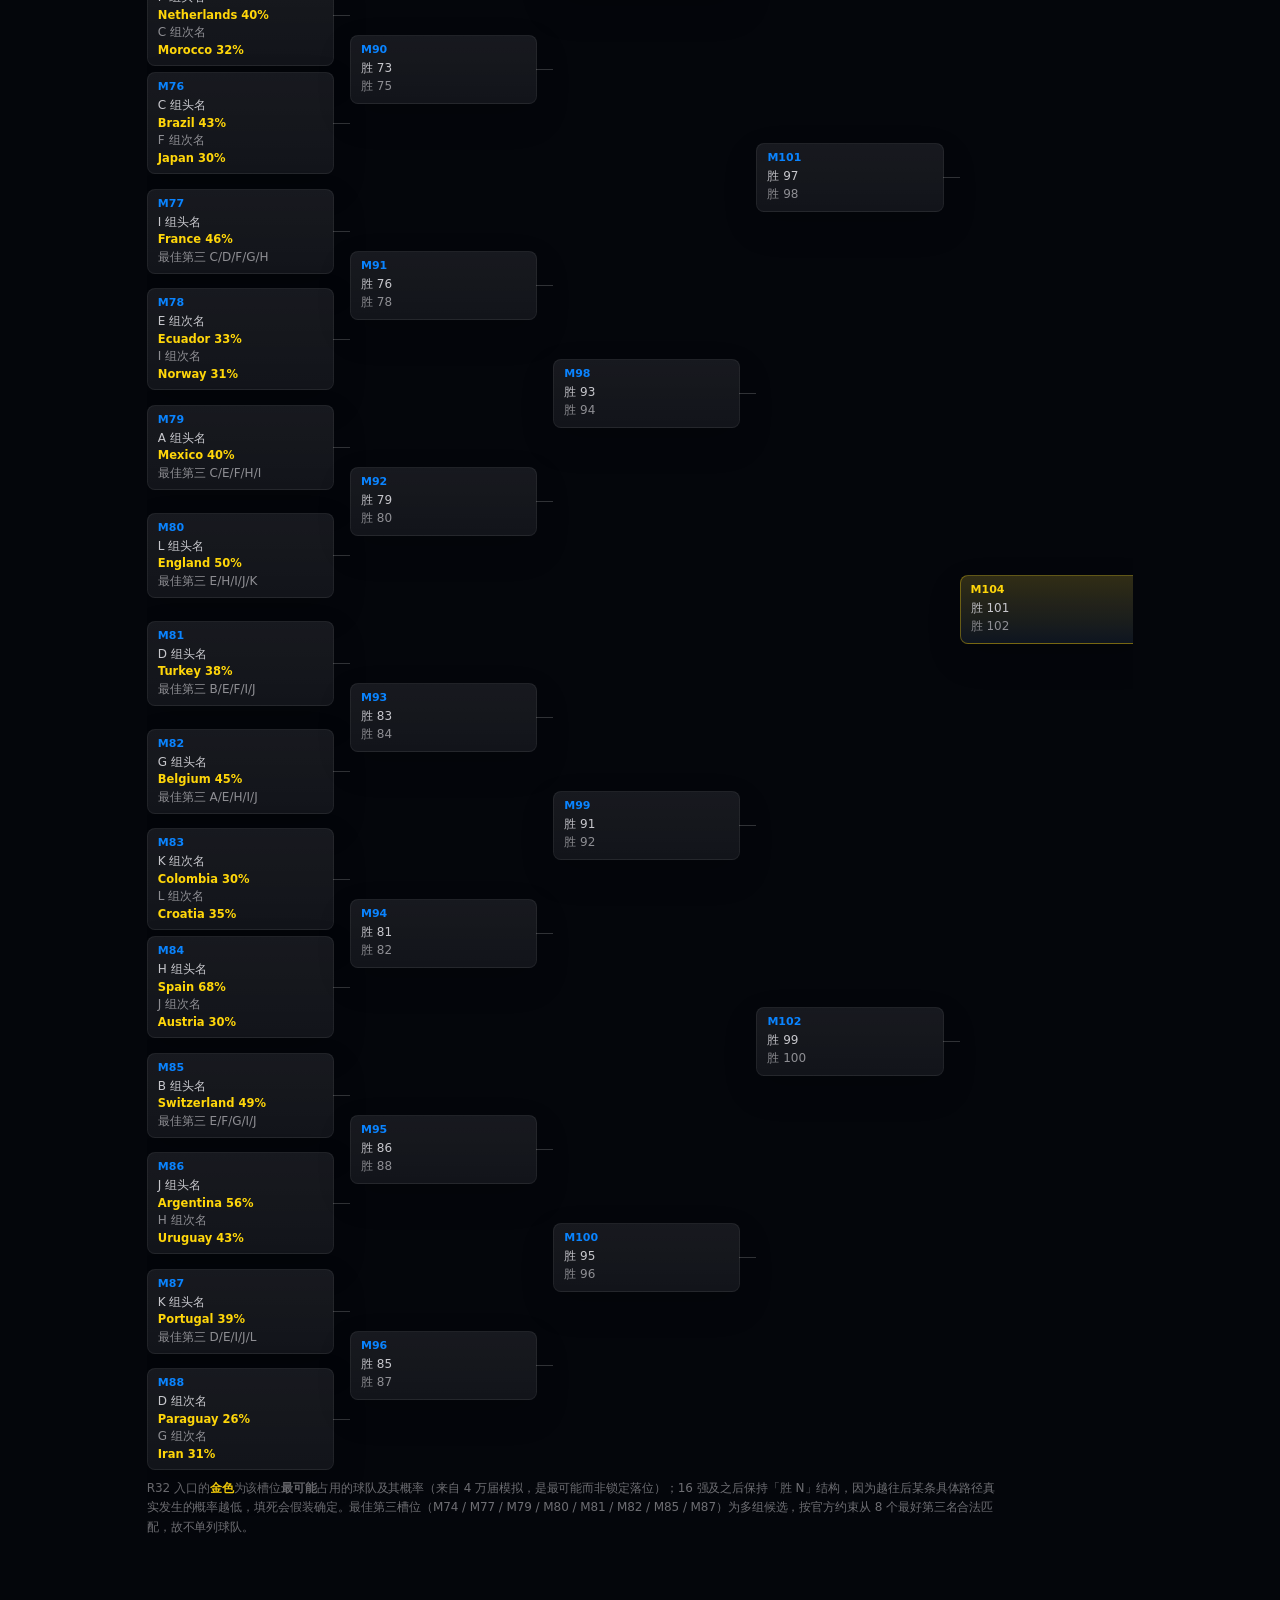
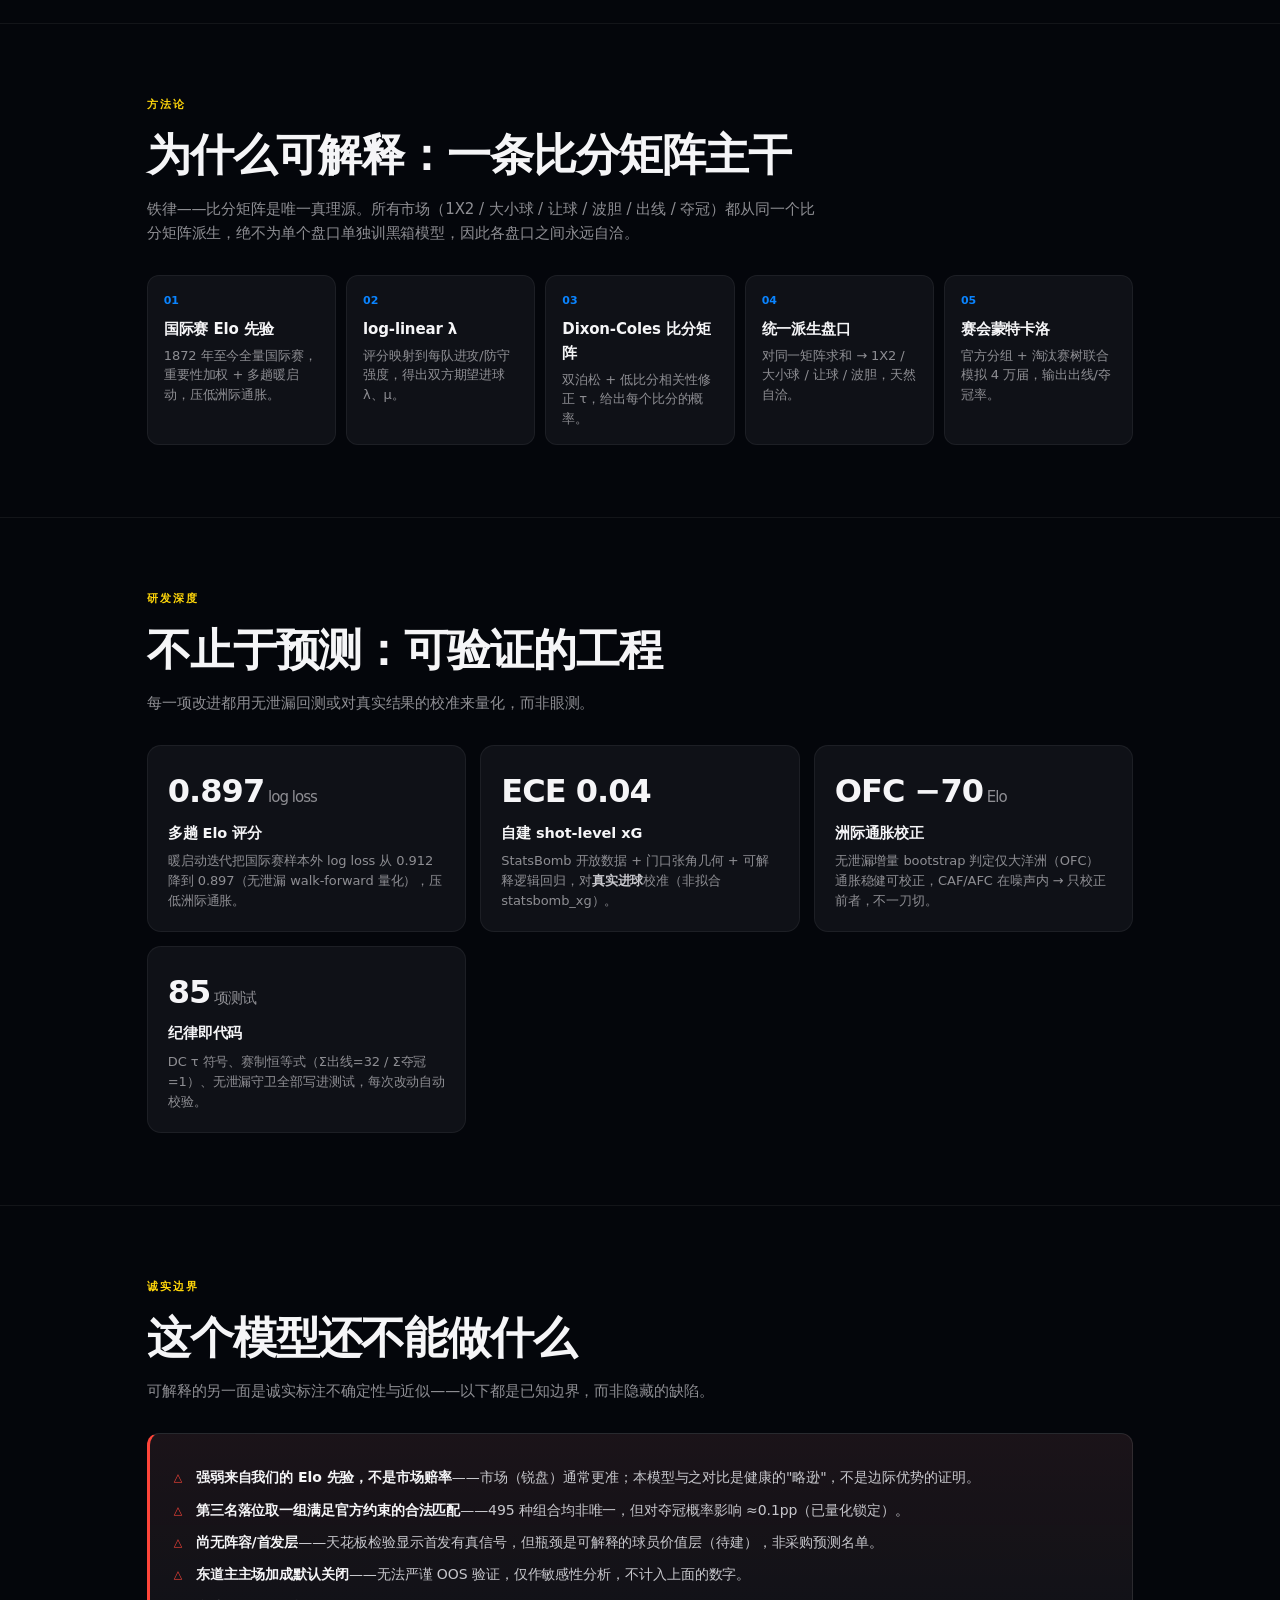
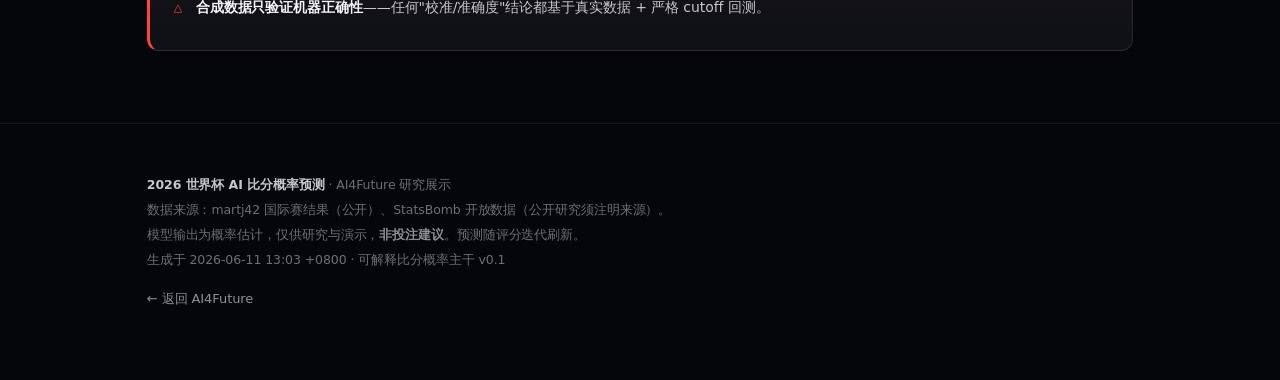
==== commit abeff672: "feat(portal): add live portal API and HK research UX" ====
--- a/site/index.html
+++ b/site/index.html
@@ -134,11 +134,11 @@
     <h1>2026 世界杯<br><span class="accent">AI 比分概率预测</span></h1>
     <p class="lead">一条<b style="color:var(--t1)">可解释</b>的预测主干，而非黑箱分类器：从国际赛 Elo 评分先验，到 Dixon‑Coles 比分矩阵，再由<b style="color:var(--t1)">同一个矩阵</b>统一派生所有盘口，最后对完整赛制做蒙特卡洛模拟。每个数字都能追溯到机理。</p>
     <div class="pills">
-      <span class="pill">📅 数据截至 <b>2026-06-10</b></span>
+      <span class="pill">📅 数据截至 <b>2026-06-11</b></span>
       <span class="pill">🌍 <b>48</b> 队 · 官方分组 A–L</span>
       <span class="pill">🎲 <b>40,000</b> 届模拟</span>
       <span class="pill">✅ <b>85</b> 项测试 / 无泄漏回测</span>
-      <a class="pill" href="portal/" style="text-decoration:none;border-color:#b8472d55"><b style="color:#d4654a">⚽ RedFootball 交互门户</b> — 单场预测 · 晋级树 · Polymarket 对比 →</a>
+      <a class="pill" href="portal/?v=202606111136" style="text-decoration:none;border-color:#b8472d55"><b style="color:#d4654a">⚽ RedFootball 交互门户</b> — 单场预测 · 晋级树 · Polymarket 对比 →</a>
     </div>
   </div>
 </header>
@@ -261,7 +261,7 @@
     <div><b style="color:var(--t2)">2026 世界杯 AI 比分概率预测</b> · AI4Future 研究展示</div>
     <div>数据来源：martj42 国际赛结果（公开）、StatsBomb 开放数据（公开研究须注明来源）。</div>
     <div>模型输出为概率估计，仅供研究与演示，<b style="color:var(--t3)">非投注建议</b>。预测随评分迭代刷新。</div>
-    <div class="dim">生成于 2026-06-11 00:16 +0800 · 可解释比分概率主干 v0.1</div>
+    <div class="dim">生成于 2026-06-11 13:03 +0800 · 可解释比分概率主干 v0.1</div>
     <a class="back" href="/AI4Future/">← 返回 AI4Future</a>
   </div>
 </footer>
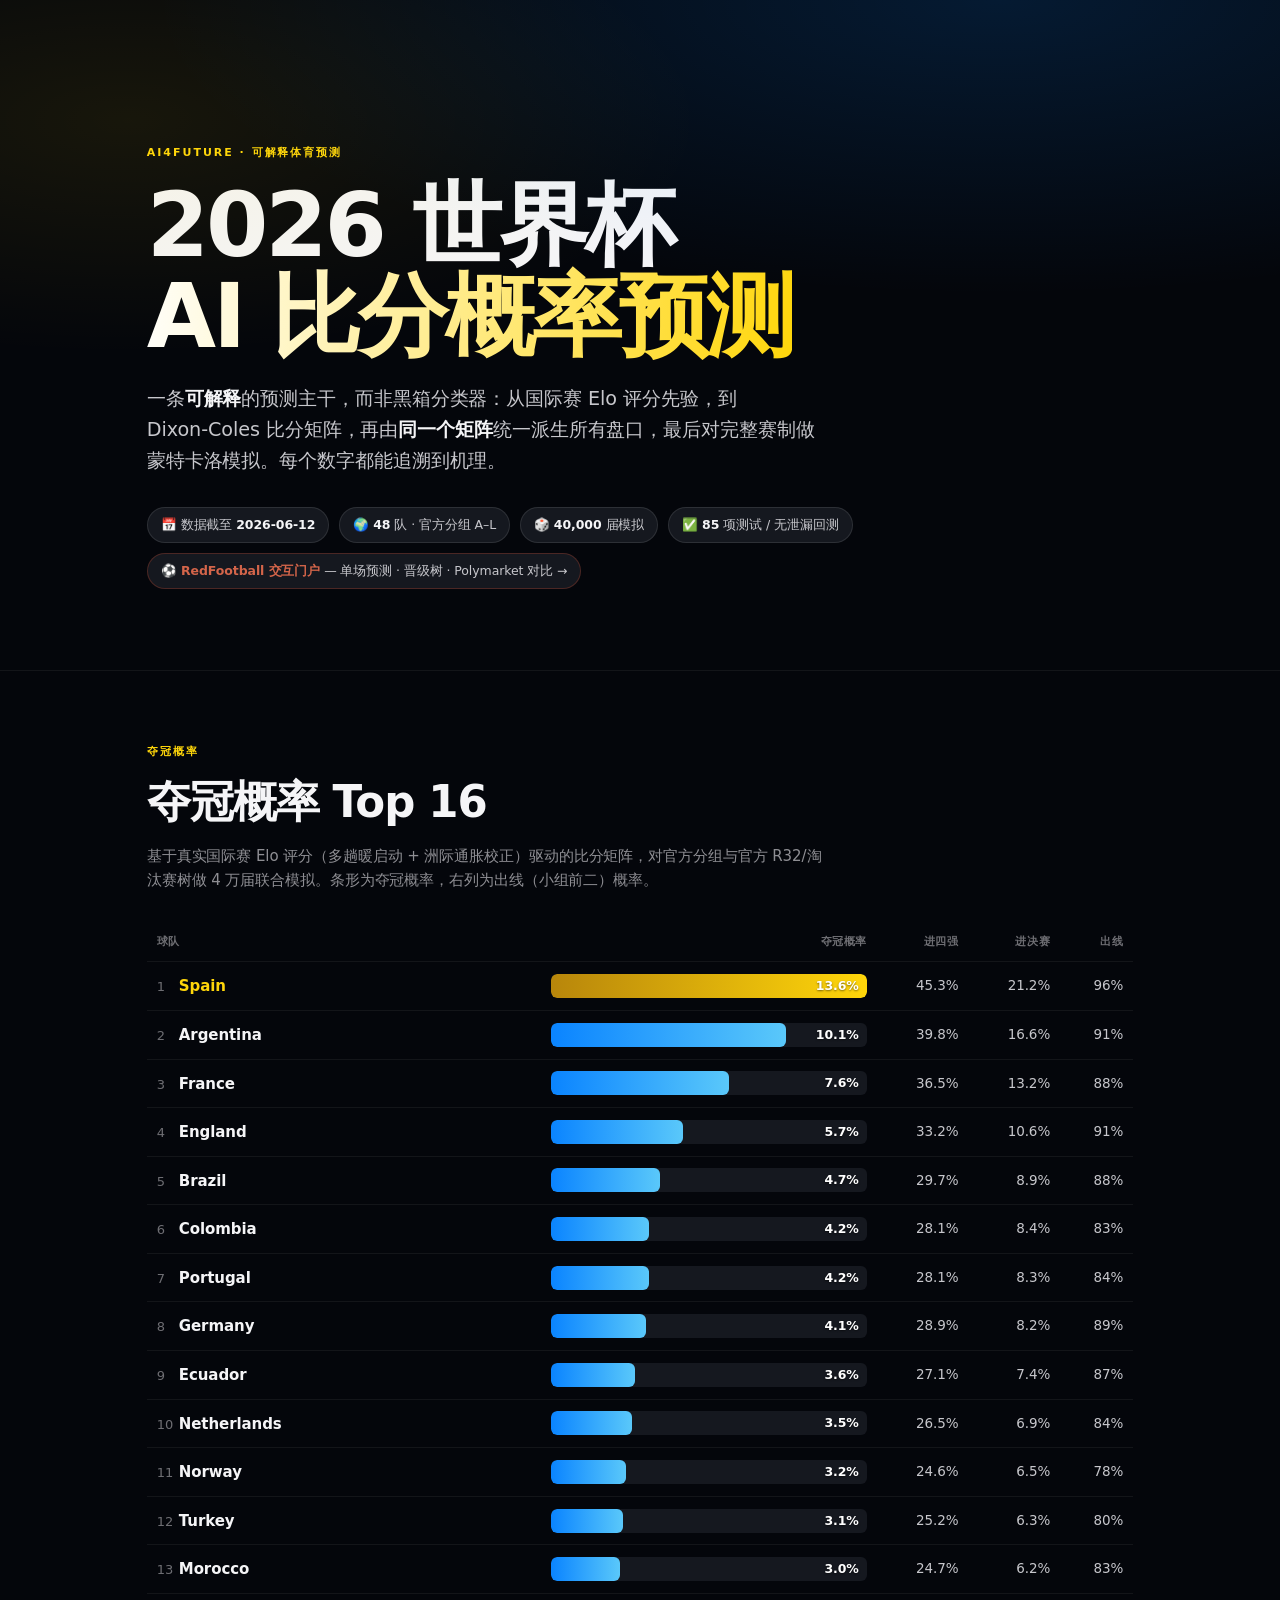
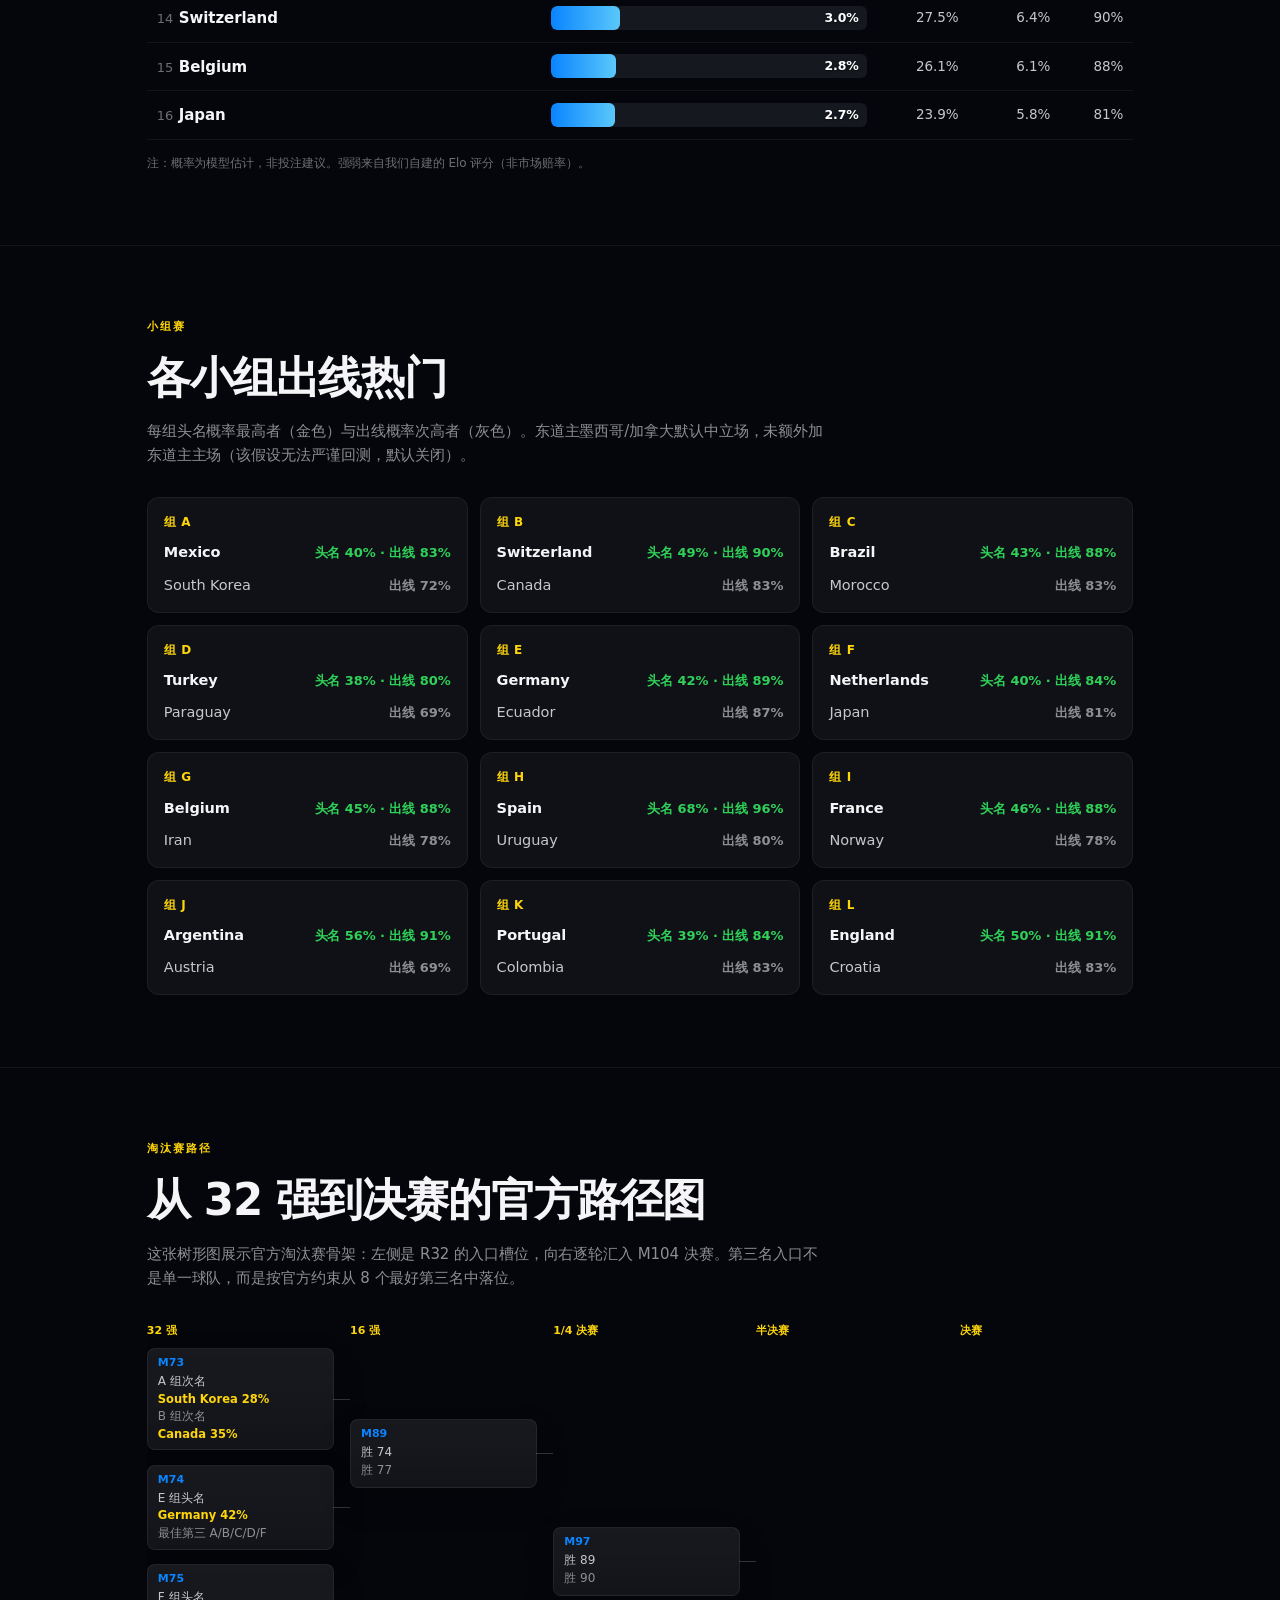
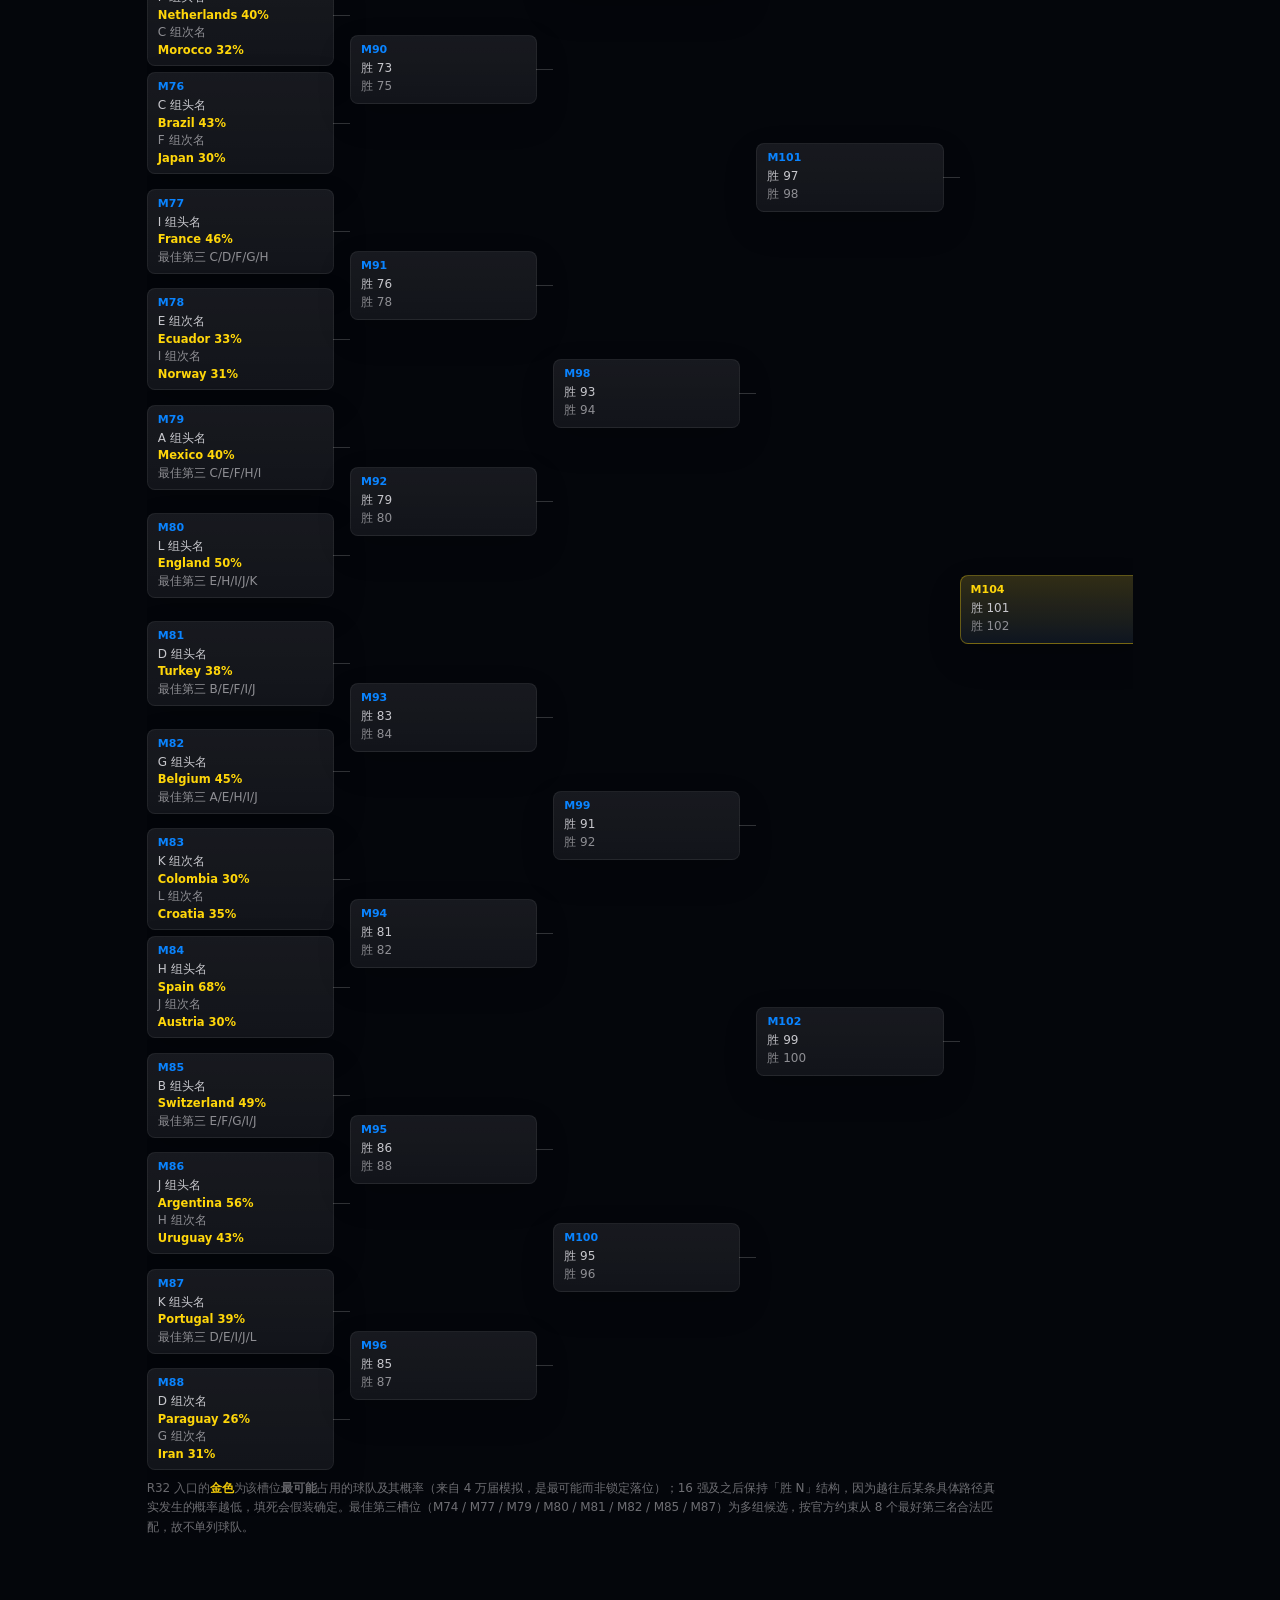
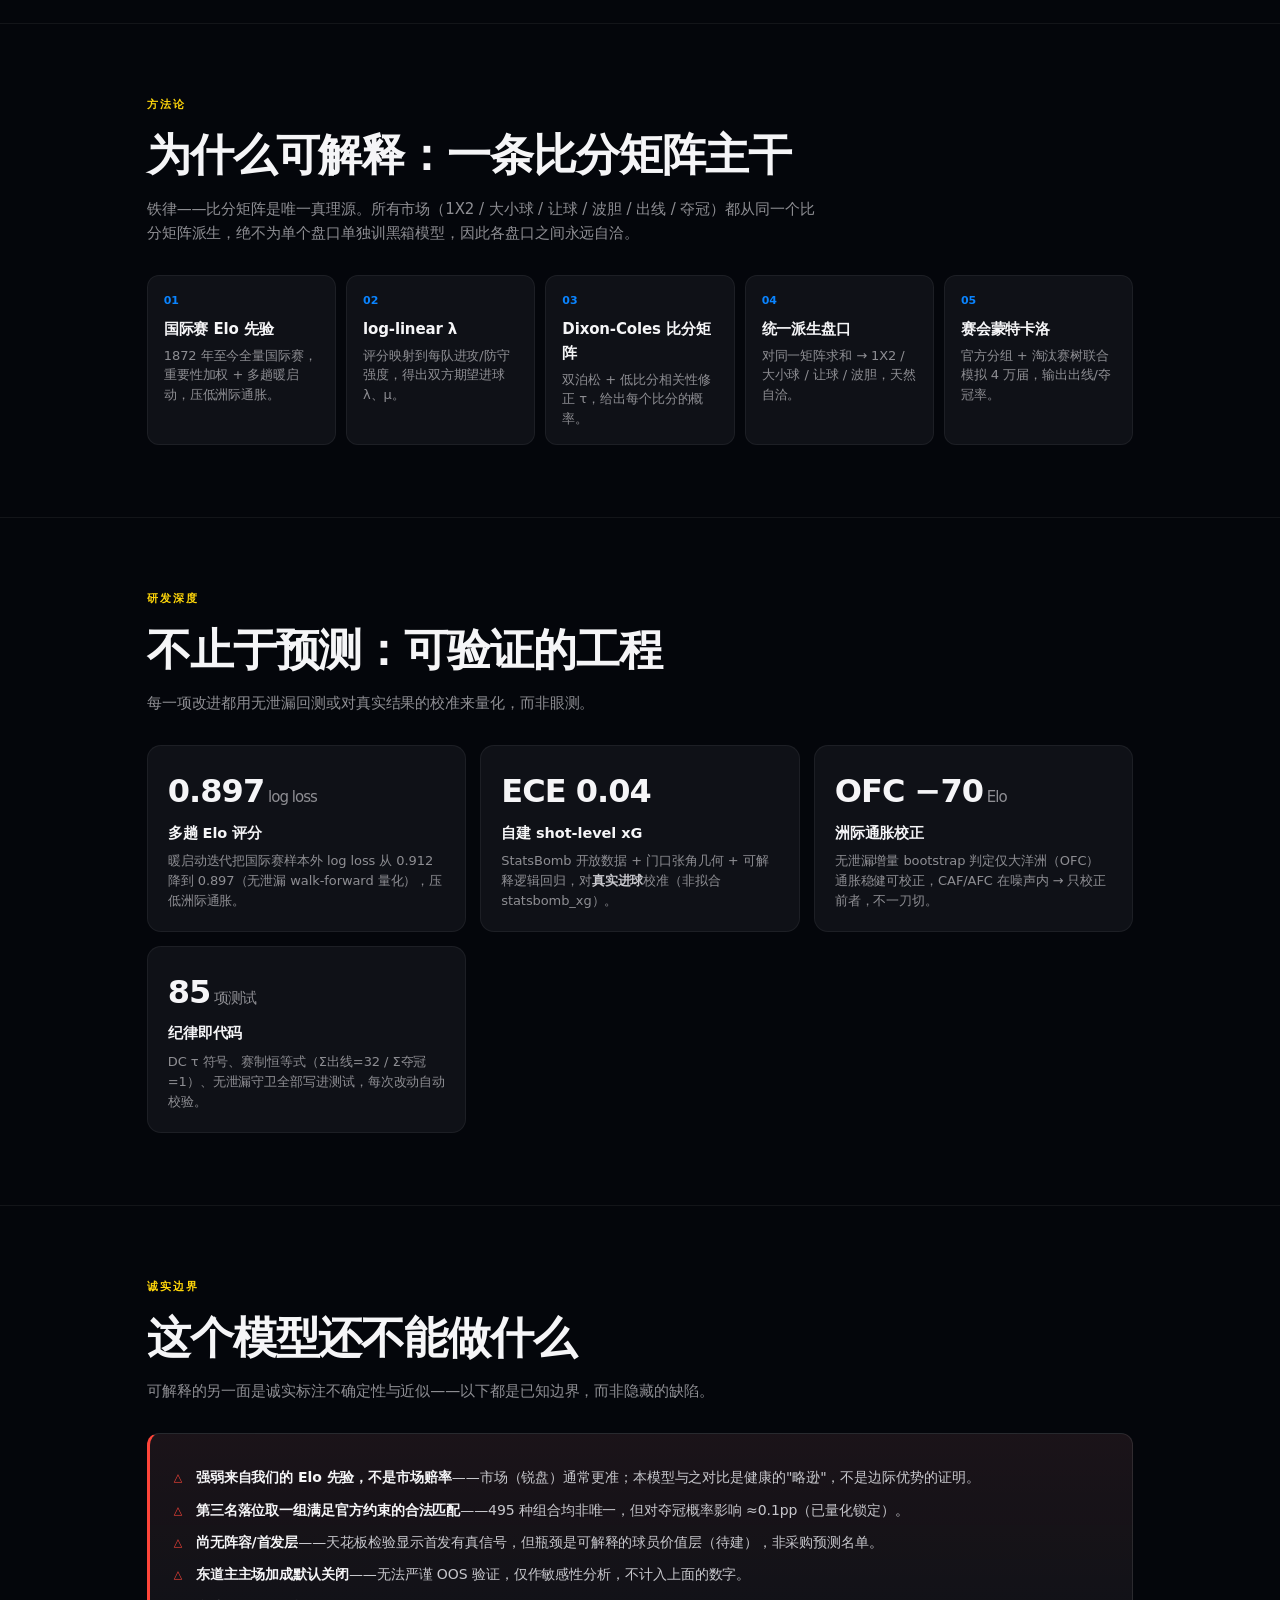
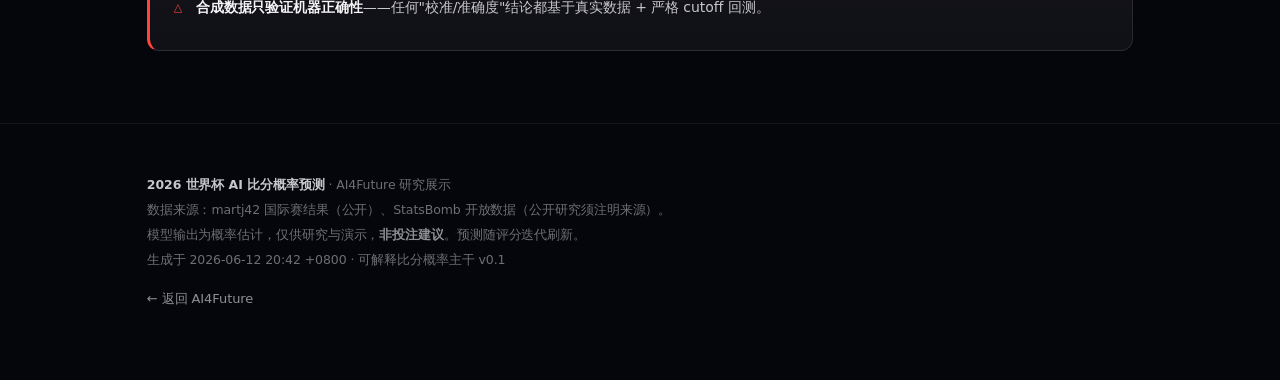
==== commit c79fd033: "feat(portal): 准确率追踪 + 链上市场套利/分歧 + 比分Top3 + 离散度诊断 开赛后全链路: - 冻结 ex-ante 预测(v17,cutoff 2026-06-02) + 真实" ====
--- a/site/index.html
+++ b/site/index.html
@@ -134,7 +134,7 @@
     <h1>2026 世界杯<br><span class="accent">AI 比分概率预测</span></h1>
     <p class="lead">一条<b style="color:var(--t1)">可解释</b>的预测主干，而非黑箱分类器：从国际赛 Elo 评分先验，到 Dixon‑Coles 比分矩阵，再由<b style="color:var(--t1)">同一个矩阵</b>统一派生所有盘口，最后对完整赛制做蒙特卡洛模拟。每个数字都能追溯到机理。</p>
     <div class="pills">
-      <span class="pill">📅 数据截至 <b>2026-06-11</b></span>
+      <span class="pill">📅 数据截至 <b>2026-06-12</b></span>
       <span class="pill">🌍 <b>48</b> 队 · 官方分组 A–L</span>
       <span class="pill">🎲 <b>40,000</b> 届模拟</span>
       <span class="pill">✅ <b>85</b> 项测试 / 无泄漏回测</span>
@@ -261,7 +261,7 @@
     <div><b style="color:var(--t2)">2026 世界杯 AI 比分概率预测</b> · AI4Future 研究展示</div>
     <div>数据来源：martj42 国际赛结果（公开）、StatsBomb 开放数据（公开研究须注明来源）。</div>
     <div>模型输出为概率估计，仅供研究与演示，<b style="color:var(--t3)">非投注建议</b>。预测随评分迭代刷新。</div>
-    <div class="dim">生成于 2026-06-11 13:03 +0800 · 可解释比分概率主干 v0.1</div>
+    <div class="dim">生成于 2026-06-12 20:42 +0800 · 可解释比分概率主干 v0.1</div>
     <a class="back" href="/AI4Future/">← 返回 AI4Future</a>
   </div>
 </footer>
